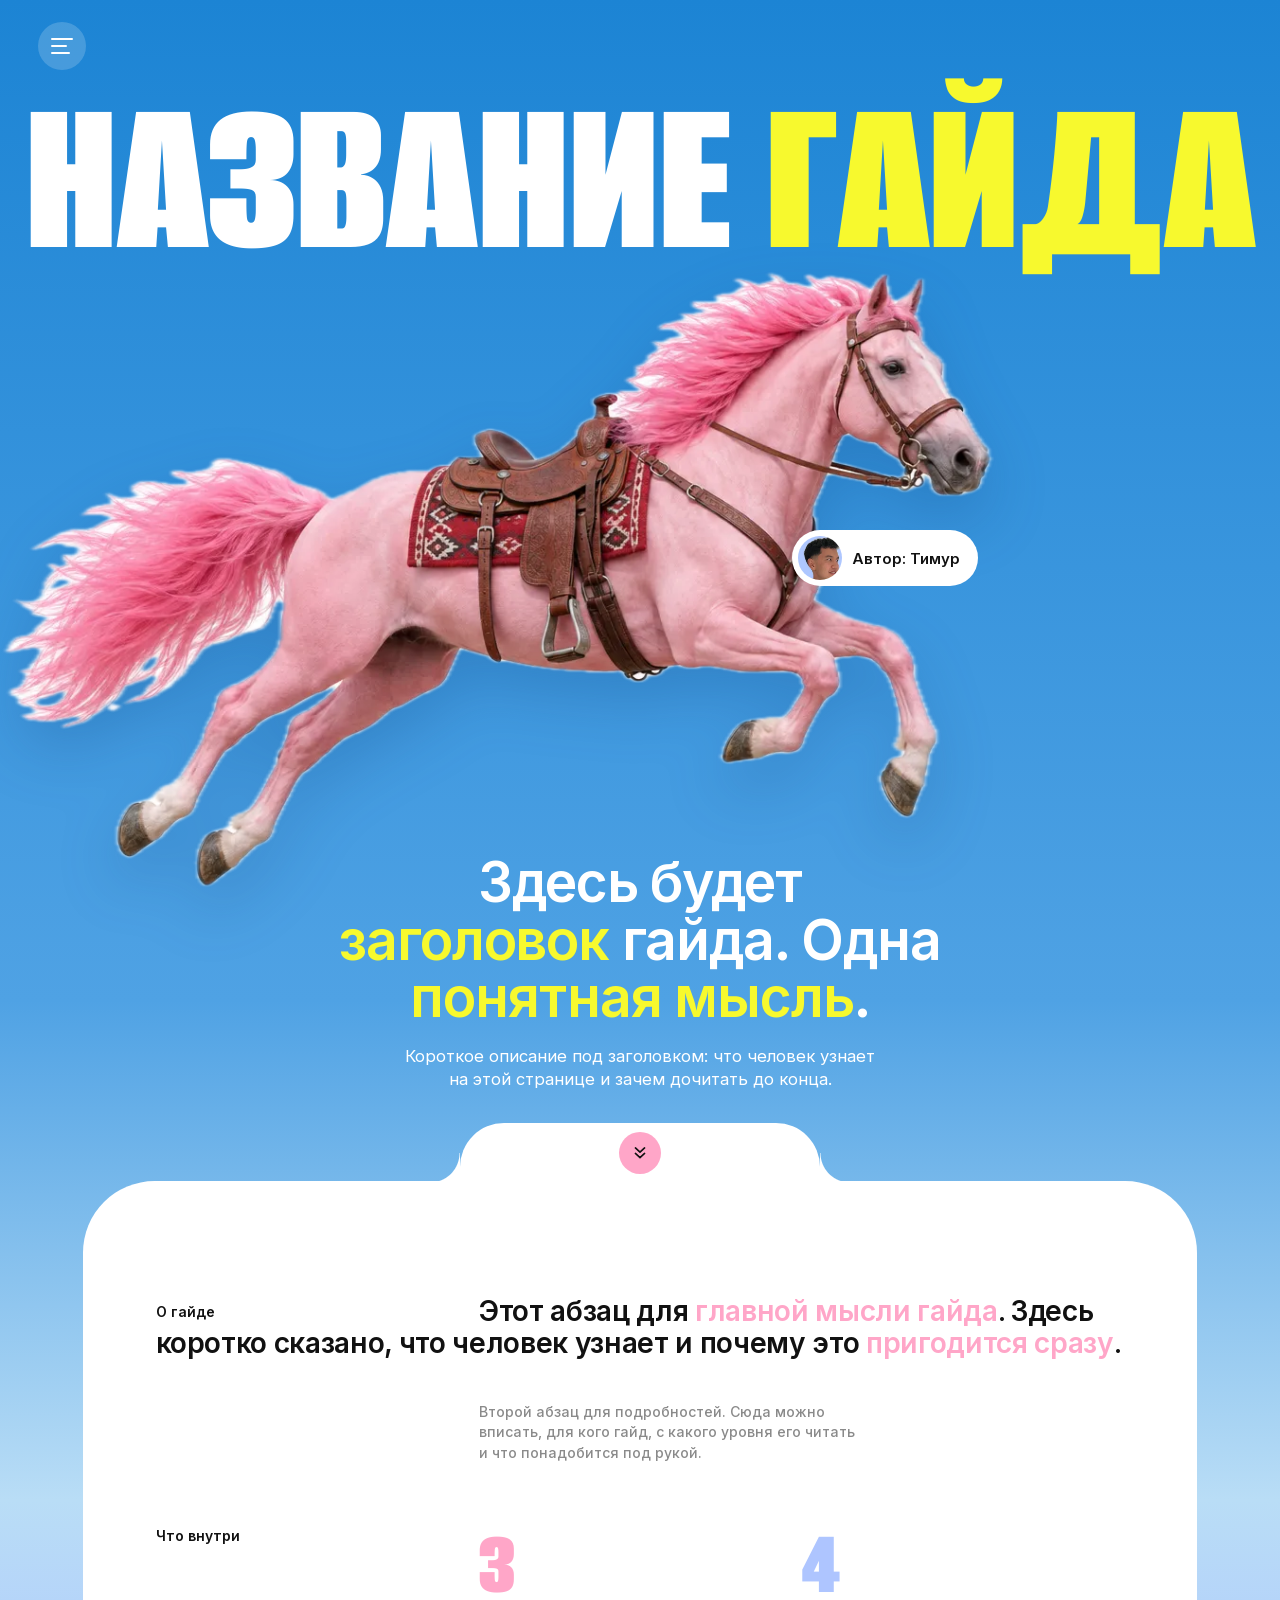
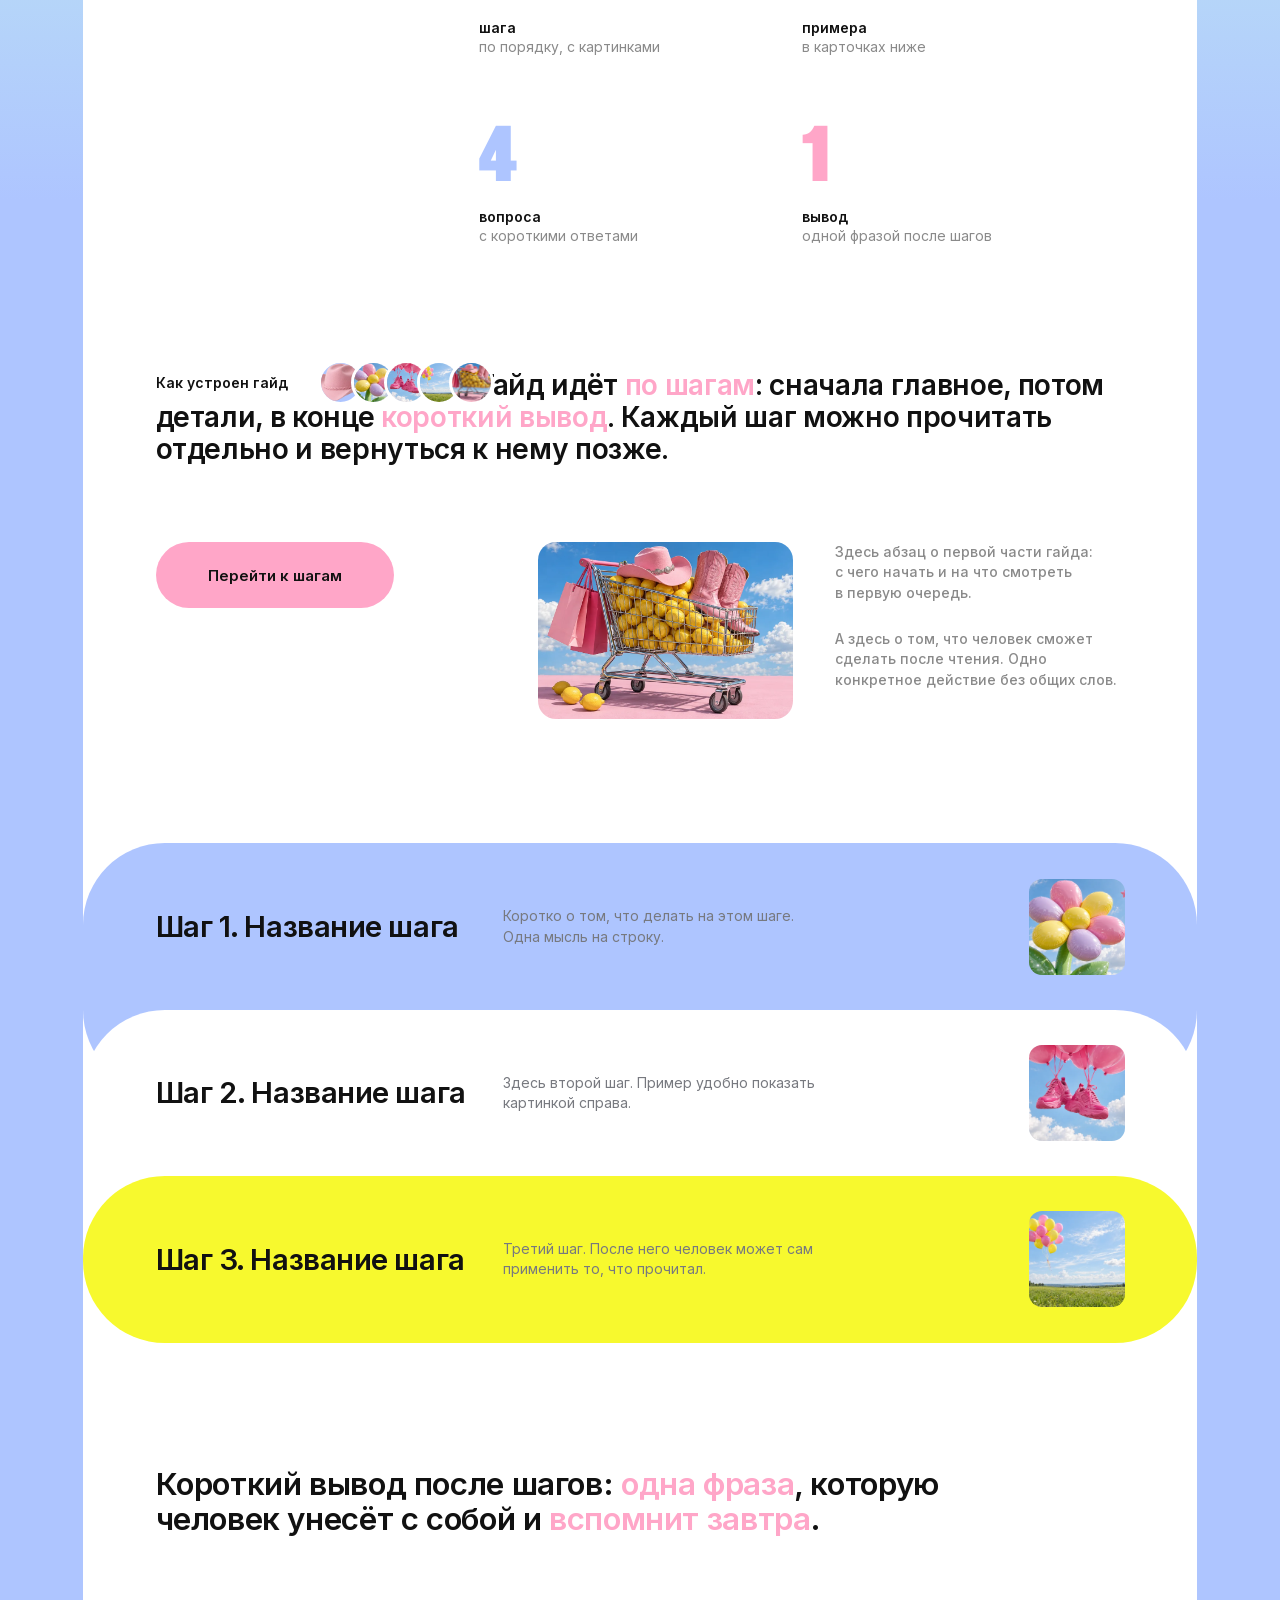
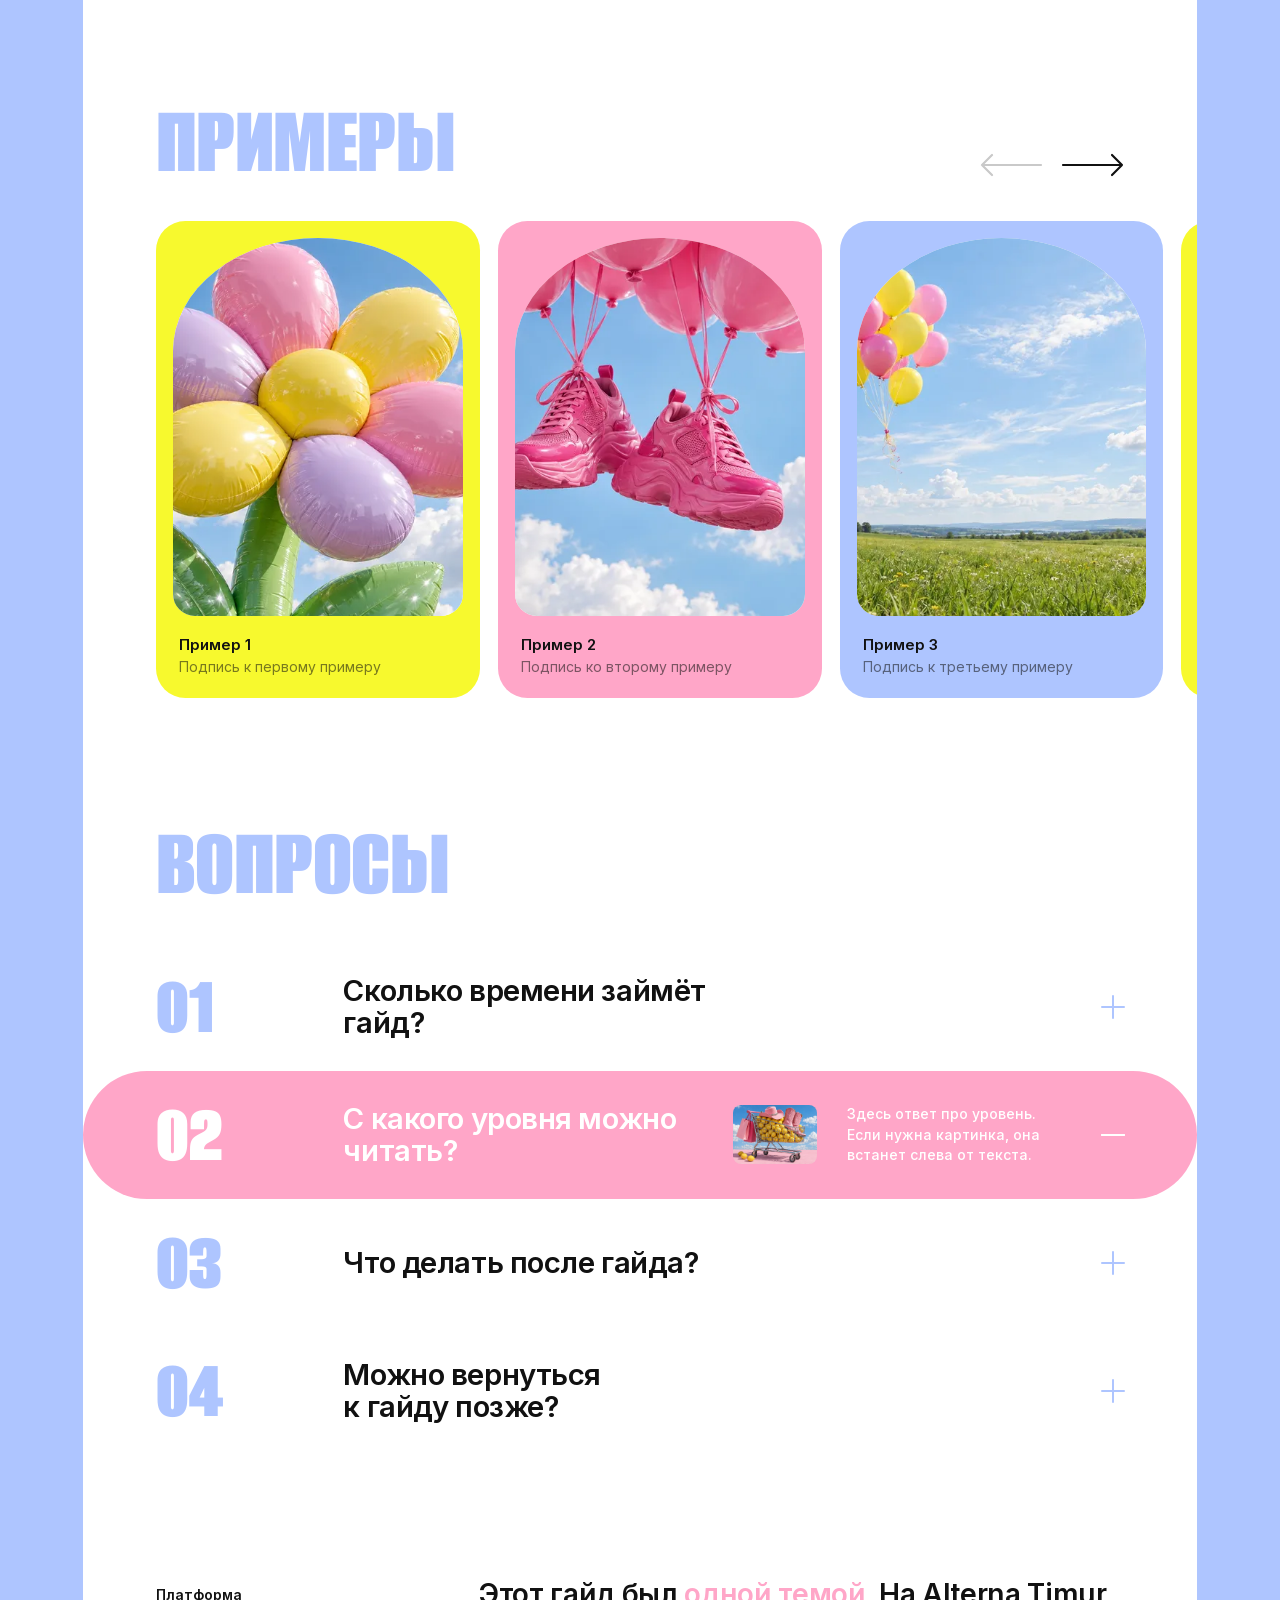
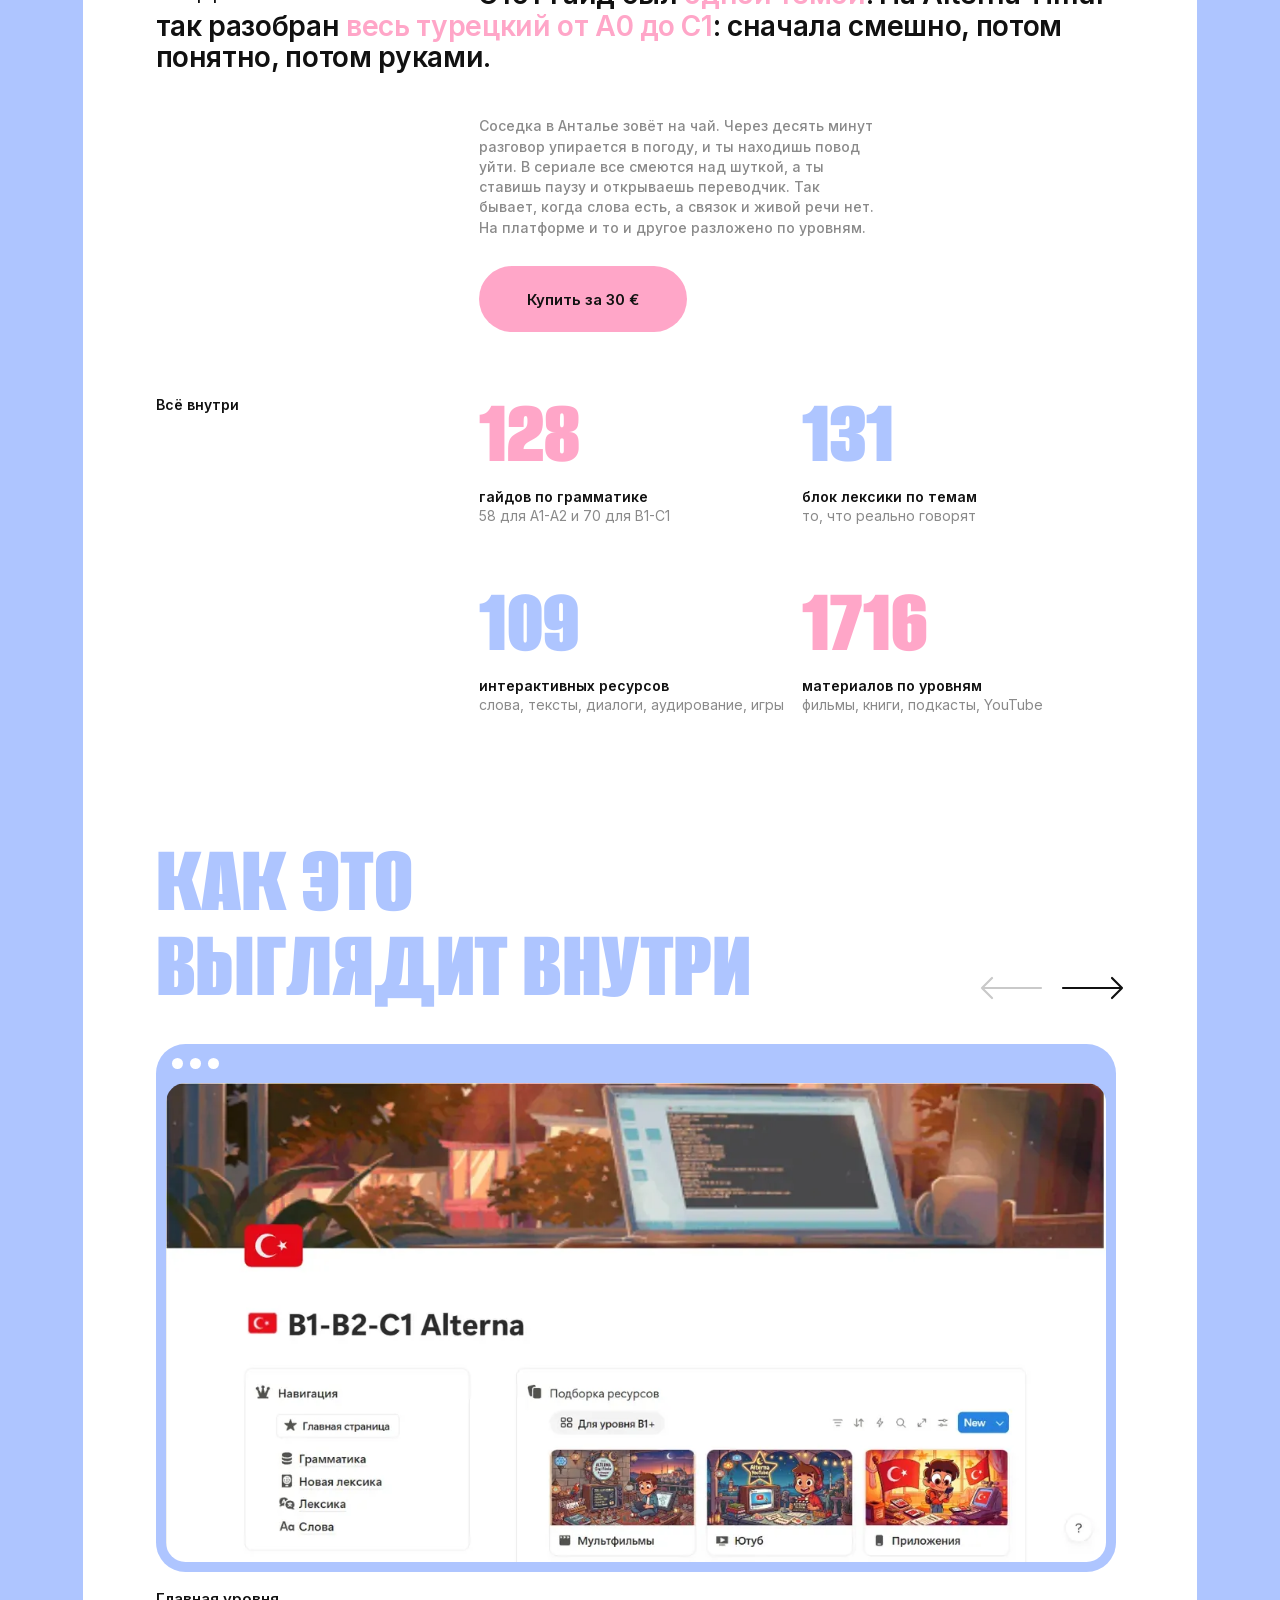
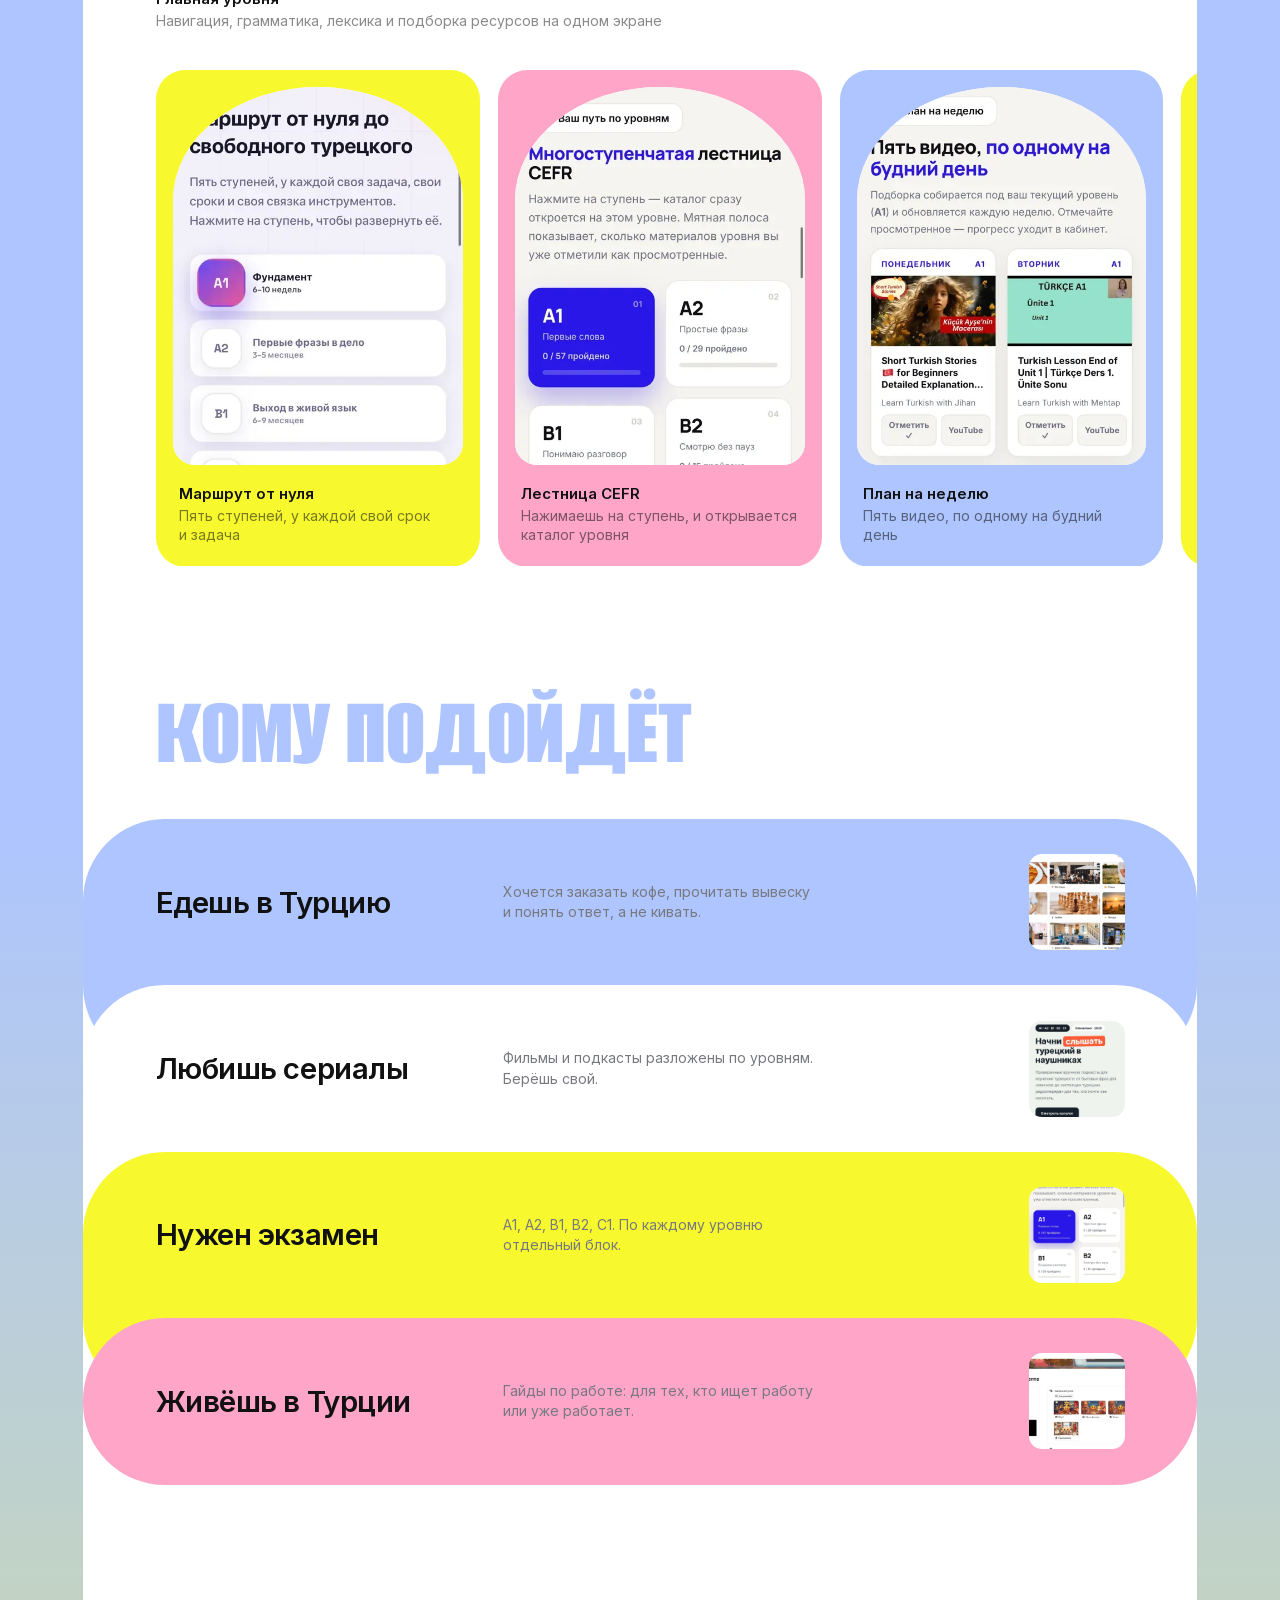
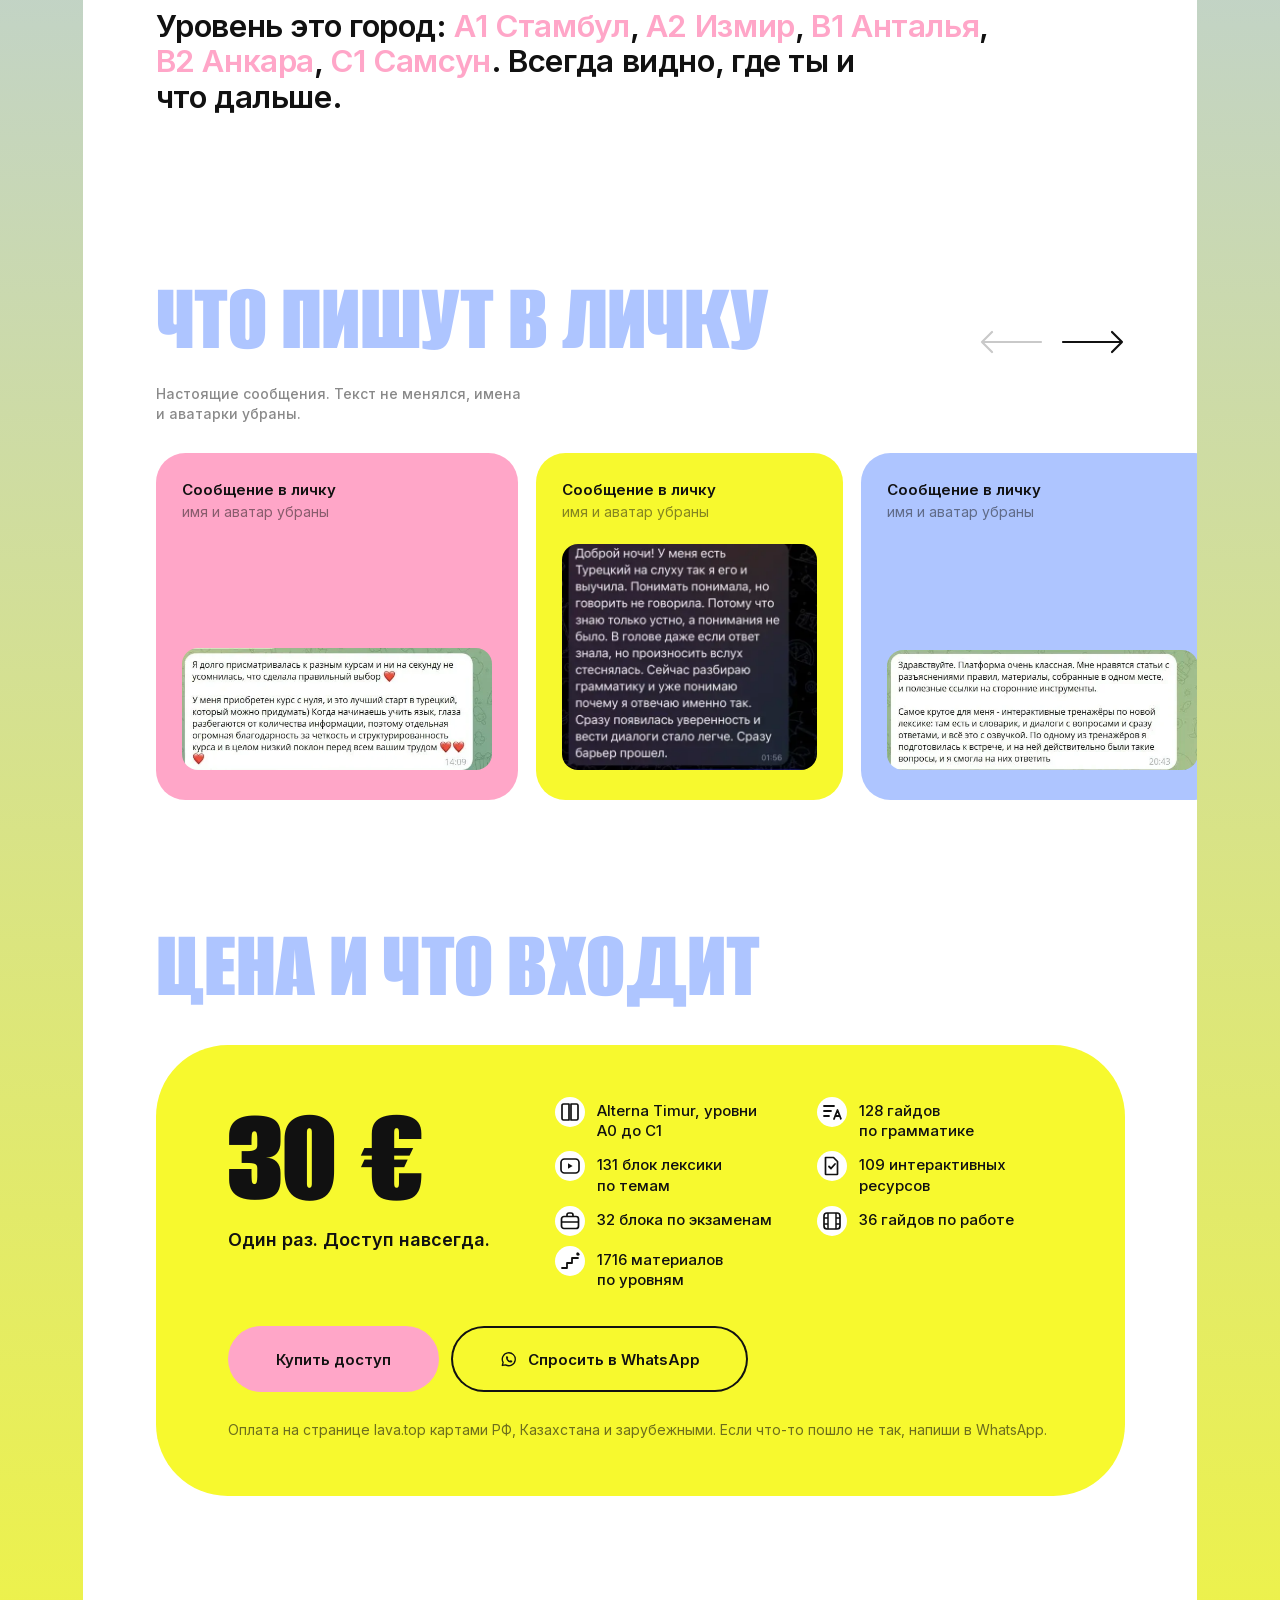
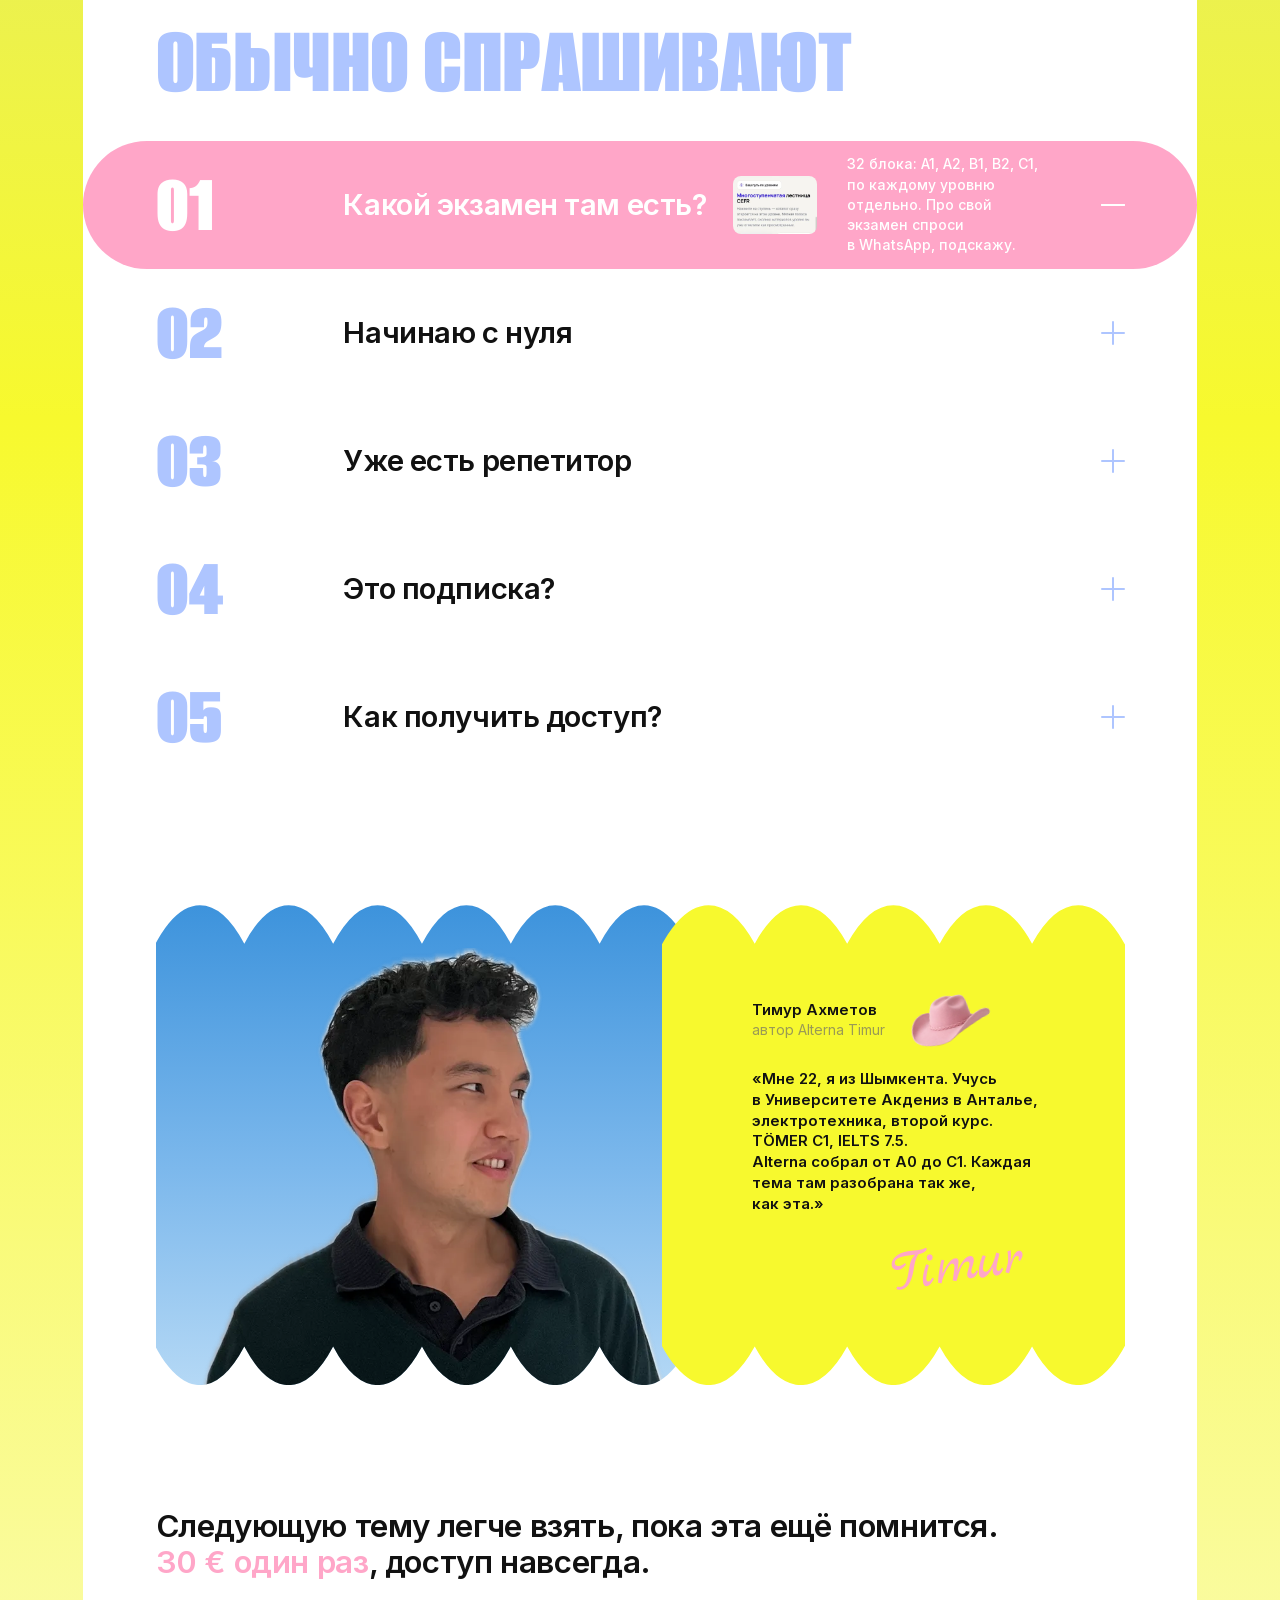
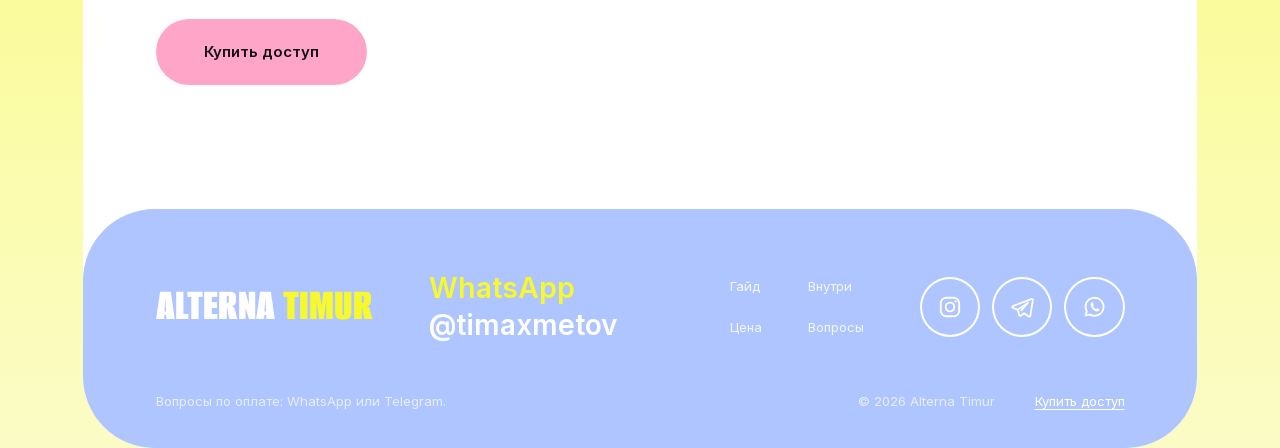
==== index.html @ b290a980 "Сайт 02: шаблон по образцу Gravity Off, реклама Alterna Timur и Dias English" ====
<!doctype html>
<html lang="ru">
<head>
<meta charset="utf-8">
<meta name="viewport" content="width=device-width, initial-scale=1">
<title>Название гайда</title>
<meta name="description" content="Короткое описание гайда для превью ссылки.">
<meta property="og:title" content="Название гайда">
<meta property="og:description" content="Короткое описание гайда для превью ссылки.">
<meta property="og:type" content="website">
<meta name="theme-color" content="#1C84D4">
<link rel="icon" href="assets/favicon.svg" type="image/svg+xml">
<link rel="preload" href="assets/fonts/alumni-sans-900-cyrillic.woff2" as="font" type="font/woff2" crossorigin>
<link rel="preload" href="assets/fonts/inter-cyrillic.woff2" as="font" type="font/woff2" crossorigin>
<link rel="stylesheet" href="assets/style.css">
<style>:root{--pink:#FFA6C8;--yellow:#F7F92E;--blue:#AEC5FF;--sky-top:#1C84D4;--sky-bottom:#B9DDF6;--ink:#111111;--grey:#8A8A8A;--white:#FFFFFF;--f-display:'Alumni Sans', 'Oswald', Impact, sans-serif;--f-body:'Inter', system-ui, -apple-system, sans-serif;--f-script:'Marck Script', cursive;--h-case:uppercase}</style>
<script src="assets/app.js" defer></script>
</head>
<body class="v-ad">
<svg width="0" height="0" style="position:absolute" aria-hidden="true" focusable="false">
<defs>
<clipPath id="wv-h6" clipPathUnits="objectBoundingBox"><ellipse cx="0.0833" cy=".5" rx="0.1533" ry=".5"/><ellipse cx="0.2500" cy=".5" rx="0.1533" ry=".5"/><ellipse cx="0.4167" cy=".5" rx="0.1533" ry=".5"/><ellipse cx="0.5833" cy=".5" rx="0.1533" ry=".5"/><ellipse cx="0.7500" cy=".5" rx="0.1533" ry=".5"/><ellipse cx="0.9167" cy=".5" rx="0.1533" ry=".5"/></clipPath>
<clipPath id="wv-h5" clipPathUnits="objectBoundingBox"><ellipse cx="0.1000" cy=".5" rx="0.1840" ry=".5"/><ellipse cx="0.3000" cy=".5" rx="0.1840" ry=".5"/><ellipse cx="0.5000" cy=".5" rx="0.1840" ry=".5"/><ellipse cx="0.7000" cy=".5" rx="0.1840" ry=".5"/><ellipse cx="0.9000" cy=".5" rx="0.1840" ry=".5"/></clipPath>
<clipPath id="wv-v4" clipPathUnits="objectBoundingBox"><ellipse cx=".5" cy="0.1250" rx=".5" ry="0.2300"/><ellipse cx=".5" cy="0.3750" rx=".5" ry="0.2300"/><ellipse cx=".5" cy="0.6250" rx=".5" ry="0.2300"/><ellipse cx=".5" cy="0.8750" rx=".5" ry="0.2300"/></clipPath>
<clipPath id="wv-v6" clipPathUnits="objectBoundingBox"><ellipse cx=".5" cy="0.0833" rx=".5" ry="0.1533"/><ellipse cx=".5" cy="0.2500" rx=".5" ry="0.1533"/><ellipse cx=".5" cy="0.4167" rx=".5" ry="0.1533"/><ellipse cx=".5" cy="0.5833" rx=".5" ry="0.1533"/><ellipse cx=".5" cy="0.7500" rx=".5" ry="0.1533"/><ellipse cx=".5" cy="0.9167" rx=".5" ry="0.1533"/></clipPath>
</defs>
<symbol id="i-chev" viewBox="0 0 24 24"><path d="M7 6.5l5 4.5 5-4.5M7 12.5l5 4.5 5-4.5" fill="none" stroke="currentColor" stroke-width="1.8" stroke-linecap="round" stroke-linejoin="round"/></symbol>
<symbol id="i-close" viewBox="0 0 24 24"><path d="M6 6l12 12M18 6L6 18" fill="none" stroke="currentColor" stroke-width="2" stroke-linecap="round"/></symbol>
<symbol id="i-arrow-l" viewBox="0 0 64 24"><path d="M62 12H3M13 2L3 12l10 10" fill="none" stroke="currentColor" stroke-width="2.2" stroke-linecap="round" stroke-linejoin="round"/></symbol>
<symbol id="i-arrow-r" viewBox="0 0 64 24"><path d="M2 12h59M51 2l10 10-10 10" fill="none" stroke="currentColor" stroke-width="2.2" stroke-linecap="round" stroke-linejoin="round"/></symbol>
<symbol id="i-instagram" viewBox="0 0 24 24"><rect x="3.5" y="3.5" width="17" height="17" rx="5" fill="none" stroke="currentColor" stroke-width="1.7"/><circle cx="12" cy="12" r="4" fill="none" stroke="currentColor" stroke-width="1.7"/><circle cx="17.2" cy="6.8" r="1.1" fill="currentColor"/></symbol>
<symbol id="i-telegram" viewBox="0 0 24 24"><path d="M21 4.5L3.6 11.2c-.8.3-.8 1.4 0 1.7l4.3 1.5 1.7 5.2c.2.7 1.1.9 1.6.4l2.5-2.4 4.4 3.2c.6.4 1.4.1 1.6-.6L22 5.6c.2-.8-.5-1.4-1-1.1z" fill="none" stroke="currentColor" stroke-width="1.6" stroke-linejoin="round"/><path d="M8 14.4l9.5-6.4-6.6 7.6" fill="none" stroke="currentColor" stroke-width="1.6" stroke-linejoin="round"/></symbol>
<symbol id="i-whatsapp" viewBox="0 0 24 24"><path d="M4.2 19.8l1.1-3.9A8.3 8.3 0 1 1 8.4 19z" fill="none" stroke="currentColor" stroke-width="1.7" stroke-linejoin="round"/><path d="M9.2 8.3c.2-.4.5-.4.8-.4h.5c.2 0 .4.1.5.4l.7 1.6c.1.2 0 .5-.1.7l-.5.6c.6 1.2 1.6 2.1 2.8 2.7l.6-.6c.2-.2.4-.2.7-.1l1.5.7c.3.1.4.4.3.7-.2 1-1.1 1.6-2.1 1.5-3-.3-5.6-2.9-5.9-5.9 0-.6.1-1.3.2-1.9z" fill="currentColor"/></symbol>
<symbol id="i-grammar" viewBox="0 0 24 24"><path d="M4 5.5A1.5 1.5 0 0 1 5.5 4H11v16H5.5A1.5 1.5 0 0 1 4 18.5zM20 5.5A1.5 1.5 0 0 0 18.5 4H13v16h5.5a1.5 1.5 0 0 0 1.5-1.5z" fill="none" stroke="currentColor" stroke-width="1.7" stroke-linejoin="round"/></symbol>
<symbol id="i-words" viewBox="0 0 24 24"><path d="M4 6h10M4 11h7M4 16h5" fill="none" stroke="currentColor" stroke-width="1.8" stroke-linecap="round"/><path d="M14 19l3.5-9 3.5 9M15.2 16h4.6" fill="none" stroke="currentColor" stroke-width="1.8" stroke-linecap="round" stroke-linejoin="round"/></symbol>
<symbol id="i-play" viewBox="0 0 24 24"><rect x="3" y="5" width="18" height="14" rx="3.5" fill="none" stroke="currentColor" stroke-width="1.7"/><path d="M10 9.2v5.6l4.6-2.8z" fill="currentColor"/></symbol>
<symbol id="i-exam" viewBox="0 0 24 24"><path d="M7 3.5h8l4 4V20a.5.5 0 0 1-.5.5h-11A.5.5 0 0 1 7 20z" fill="none" stroke="currentColor" stroke-width="1.7" stroke-linejoin="round" transform="translate(-1.5 0)"/><path d="M9 12.5l2 2 4-4.5" fill="none" stroke="currentColor" stroke-width="1.8" stroke-linecap="round" stroke-linejoin="round"/></symbol>
<symbol id="i-work" viewBox="0 0 24 24"><rect x="3.5" y="7.5" width="17" height="12" rx="2.5" fill="none" stroke="currentColor" stroke-width="1.7"/><path d="M9 7.5V6a2 2 0 0 1 2-2h2a2 2 0 0 1 2 2v1.5M3.5 13h17" fill="none" stroke="currentColor" stroke-width="1.7"/></symbol>
<symbol id="i-film" viewBox="0 0 24 24"><rect x="4" y="4" width="16" height="16" rx="3" fill="none" stroke="currentColor" stroke-width="1.7"/><path d="M8 4v16M16 4v16M4 9h4M4 15h4M16 9h4M16 15h4" fill="none" stroke="currentColor" stroke-width="1.5"/></symbol>
<symbol id="i-steps" viewBox="0 0 24 24"><path d="M4 19h5v-5h5V9h6" fill="none" stroke="currentColor" stroke-width="1.8" stroke-linecap="round" stroke-linejoin="round"/><circle cx="20" cy="5" r="1.8" fill="currentColor"/></symbol>
</svg>
<a class="skip" href="#about">К содержанию</a>
<button class="burger" type="button" aria-label="Меню" aria-expanded="false" aria-controls="menu"><i></i><i></i><i></i></button>
<div class="menu" id="menu" hidden>
  <button class="menu-x" type="button" aria-label="Закрыть меню"><svg class="ic" aria-hidden="true"><use href="#i-close"/></svg></button>
  <nav aria-label="Меню"><a class="menu-a" href="#about">Гайд</a><a class="menu-a" href="#inside">Внутри</a><a class="menu-a" href="#price">Цена</a><a class="menu-a" href="#ask">Вопросы</a><a class="btn" href="https://app.lava.top/products/2cdbb9f8-e65b-443e-8d2c-4fea4c121e41" target="_blank" rel="noopener">Купить доступ</a></nav>
</div>
<main>
<section class="hero" id="top" data-block="hero">
  <div class="hero-logo" style="--len:14" aria-hidden="true"><span>Название</span> <span class="y">гайда</span></div>
  <div class="hero-stage">
    <img class="hero-horse" src="media/hero-horse.webp" width="1054" height="659" alt="Розовая лошадь в прыжке с седлом без всадника" fetchpriority="high" decoding="async">
    <div class="hero-chip"><img class="" src="media/timur-avatar.webp" width="160" height="160" alt="" fetchpriority="high" decoding="async"><span>Автор: Тимур</span></div>
  </div>
  <h1 class="hero-title rv">Здесь будет <em class="hl">заголовок</em> гайда. Одна <em class="hl">понятная мысль</em>.</h1>
  <p class="hero-sub rv">Короткое описание под заголовком: что человек узнает на этой странице и зачем дочитать до конца.</p>
</section>
<div class="sheet">
  <a class="sheet-tab" href="#about" aria-label="Листать вниз"><svg class="ic" aria-hidden="true"><use href="#i-chev"/></svg></a>
<section class="sec about" id="about" data-block="about">
  <div class="lead-wrap rv"><p class="label">О гайде</p><p class="lead indent">Этот абзац для <em class="hl">главной мысли гайда</em>. Здесь коротко сказано, что человек узнает и почему это <em class="hl">пригодится сразу</em>.</p></div>
  <div class="col2">
    <p class="note rv">Второй абзац для подробностей. Сюда можно вписать, для кого гайд, с какого уровня его читать и что понадобится под рукой.</p>
    
  </div>
  <div class="stats-wrap"><p class="label rv">Что внутри</p><div class="stats"><div class="stat rv"><span class="stat-v t-pink">3</span><b>шага</b><span class="stat-s">по порядку, с картинками</span></div><div class="stat rv"><span class="stat-v t-blue">4</span><b>примера</b><span class="stat-s">в карточках ниже</span></div><div class="stat rv"><span class="stat-v t-blue">4</span><b>вопроса</b><span class="stat-s">с короткими ответами</span></div><div class="stat rv"><span class="stat-v t-pink">1</span><b>вывод</b><span class="stat-s">одной фразой после шагов</span></div></div></div>
</section>
<section class="sec program" id="how" data-block="program">
  <div class="lead-wrap rv"><div class="label-row"><p class="label">Как устроен гайд</p><div class="avs" aria-hidden="true"><img class="av" src="media/pic-hat.webp" width="360" height="212" alt="" loading="lazy" decoding="async"><img class="av" src="media/pic-flower.webp" width="520" height="520" alt="" loading="lazy" decoding="async"><img class="av" src="media/pic-sneakers.webp" width="520" height="520" alt="" loading="lazy" decoding="async"><img class="av" src="media/pic-balloons.webp" width="520" height="520" alt="" loading="lazy" decoding="async"><img class="av" src="media/pic-cart.webp" width="900" height="625" alt="" loading="lazy" decoding="async"></div></div><p class="lead indent">Гайд идёт <em class="hl">по шагам</em>: сначала главное, потом детали, в конце <em class="hl">короткий вывод</em>. Каждый шаг можно прочитать отдельно и вернуться к нему позже.</p></div>
  <div class="prog-row">
    <div class="prog-btn rv"><a class="btn" href="#steps">Перейти к шагам</a></div>
    <figure class="prog-pic rv"><img class="" src="media/pic-cart.webp" width="900" height="625" alt="Тележка с лимонами, розовой шляпой и сапогами на фоне неба" loading="lazy" decoding="async"></figure>
    <div class="prog-txt rv"><p class="note">Здесь абзац о первой части гайда: с чего начать и на что смотреть в первую очередь.</p><p class="note">А здесь о том, что человек сможет сделать после чтения. Одно конкретное действие без общих слов.</p></div>
  </div>
</section>
<section class="sec rows-sec" id="steps" data-block="rows">
  
  <div class="rows"><div class="row c-blue rv"><h3>Шаг 1. Название шага</h3><p>Коротко о том, что делать на этом шаге. Одна мысль на строку.</p><img class="row-pic" src="media/pic-flower.webp" width="520" height="520" alt="Надувной цветок и розовые звёзды в небе" loading="lazy" decoding="async"></div><div class="row c-white rv"><h3>Шаг 2. Название шага</h3><p>Здесь второй шаг. Пример удобно показать картинкой справа.</p><img class="row-pic" src="media/pic-sneakers.webp" width="520" height="520" alt="Розовые кроссовки на воздушных шарах" loading="lazy" decoding="async"></div><div class="row c-yellow rv"><h3>Шаг 3. Название шага</h3><p>Третий шаг. После него человек может сам применить то, что прочитал.</p><img class="row-pic" src="media/pic-balloons.webp" width="520" height="520" alt="Розовые и жёлтые шары над зелёным полем" loading="lazy" decoding="async"></div></div>
</section>
<section class="sec statement" data-block="statement">
  <p class="lead big rv">Короткий вывод после шагов: <em class="hl">одна фраза</em>, которую человек унесёт с собой и <em class="hl">вспомнит завтра</em>.</p>
  
</section>
<section class="sec cards-sec" id="examples" data-block="cards">
  <div class="sec-head rv"><h2 class="display">Примеры</h2><div class="arrows"><button type="button" class="arr prev" aria-label="Назад" disabled><svg class="ic-arr" aria-hidden="true"><use href="#i-arrow-l"/></svg></button><button type="button" class="arr next" aria-label="Дальше"><svg class="ic-arr" aria-hidden="true"><use href="#i-arrow-r"/></svg></button></div></div>
  
  <div class="car rv" data-car><div class="car-track"><article class="card c-yellow"><div class="card-ph"><img class="" src="media/pic-flower.webp" width="520" height="520" alt="Надувной цветок в небе" loading="lazy" decoding="async"></div><div class="card-cap"><b>Пример 1</b><span>Подпись к первому примеру</span></div></article><article class="card c-pink"><div class="card-ph"><img class="" src="media/pic-sneakers.webp" width="520" height="520" alt="Кроссовки на шарах" loading="lazy" decoding="async"></div><div class="card-cap"><b>Пример 2</b><span>Подпись ко второму примеру</span></div></article><article class="card c-blue"><div class="card-ph"><img class="" src="media/pic-balloons.webp" width="520" height="520" alt="Шары над полем" loading="lazy" decoding="async"></div><div class="card-cap"><b>Пример 3</b><span>Подпись к третьему примеру</span></div></article><article class="card c-yellow"><div class="card-ph"><img class="" src="media/pic-cart.webp" width="900" height="625" alt="Тележка с лимонами" loading="lazy" decoding="async"></div><div class="card-cap"><b>Пример 4</b><span>Подпись к четвёртому примеру</span></div></article></div></div>
</section>
<section class="sec faq-sec" id="faq" data-block="faq">
  <h2 class="display rv">Вопросы</h2>
  <div class="faq rv" data-faq><div class="qa">
    <button class="qa-btn" type="button" aria-expanded="false" aria-controls="faq-a1"><span class="qa-n">01</span><span class="qa-q">Сколько времени займёт гайд?</span><span class="qa-ic" aria-hidden="true"><i></i><i></i></span></button>
    <div class="qa-a" id="faq-a1" role="region"><div class="qa-in"><p>Здесь короткий ответ. Одна или две строки по делу.</p></div></div>
  </div><div class="qa open">
    <button class="qa-btn" type="button" aria-expanded="true" aria-controls="faq-a2"><span class="qa-n">02</span><span class="qa-q">С какого уровня можно читать?</span><span class="qa-ic" aria-hidden="true"><i></i><i></i></span></button>
    <div class="qa-a" id="faq-a2" role="region"><div class="qa-in"><img class="qa-pic" src="media/pic-cart.webp" width="900" height="625" alt="" loading="lazy" decoding="async"><p>Здесь ответ про уровень. Если нужна картинка, она встанет слева от текста.</p></div></div>
  </div><div class="qa">
    <button class="qa-btn" type="button" aria-expanded="false" aria-controls="faq-a3"><span class="qa-n">03</span><span class="qa-q">Что делать после гайда?</span><span class="qa-ic" aria-hidden="true"><i></i><i></i></span></button>
    <div class="qa-a" id="faq-a3" role="region"><div class="qa-in"><p>Здесь ответ про следующий шаг: что повторить и куда двигаться дальше.</p></div></div>
  </div><div class="qa">
    <button class="qa-btn" type="button" aria-expanded="false" aria-controls="faq-a4"><span class="qa-n">04</span><span class="qa-q">Можно вернуться к гайду позже?</span><span class="qa-ic" aria-hidden="true"><i></i><i></i></span></button>
    <div class="qa-a" id="faq-a4" role="region"><div class="qa-in"><p>Да. Ссылка остаётся, страницу можно сохранить в закладки.</p></div></div>
  </div></div>
</section>
<div class="ad" data-ad="timur">
<section class="sec about" id="platform" data-block="about">
  <div class="lead-wrap rv"><p class="label">Платформа</p><p class="lead indent">Этот гайд был <em class="hl">одной темой</em>. На Alterna Timur так разобран <em class="hl">весь турецкий от A0 до C1</em>: сначала смешно, потом понятно, потом руками.</p></div>
  <div class="col2">
    <p class="note rv">Соседка в Анталье зовёт на чай. Через десять минут разговор упирается в погоду, и ты находишь повод уйти. В сериале все смеются над шуткой, а ты ставишь паузу и открываешь переводчик. Так бывает, когда слова есть, а связок и живой речи нет. На платформе и то и другое разложено по уровням.</p>
    <div class="btns rv"><a class="btn" href="https://app.lava.top/products/2cdbb9f8-e65b-443e-8d2c-4fea4c121e41" target="_blank" rel="noopener">Купить за 30 €</a></div>
  </div>
  <div class="stats-wrap"><p class="label rv">Всё внутри</p><div class="stats"><div class="stat rv"><span class="stat-v t-pink">128</span><b>гайдов по грамматике</b><span class="stat-s">58 для A1-A2 и 70 для B1-C1</span></div><div class="stat rv"><span class="stat-v t-blue">131</span><b>блок лексики по темам</b><span class="stat-s">то, что реально говорят</span></div><div class="stat rv"><span class="stat-v t-blue">109</span><b>интерактивных ресурсов</b><span class="stat-s">слова, тексты, диалоги, аудирование, игры</span></div><div class="stat rv"><span class="stat-v t-pink">1716</span><b>материалов по уровням</b><span class="stat-s">фильмы, книги, подкасты, YouTube</span></div></div></div>
</section>
<section class="sec cards-sec" id="inside" data-block="cards">
  <div class="sec-head rv"><h2 class="display">Как это выглядит внутри</h2><div class="arrows"><button type="button" class="arr prev" aria-label="Назад" disabled><svg class="ic-arr" aria-hidden="true"><use href="#i-arrow-l"/></svg></button><button type="button" class="arr next" aria-label="Дальше"><svg class="ic-arr" aria-hidden="true"><use href="#i-arrow-r"/></svg></button></div></div>
  <figure class="big rv"><div class="brw"><div class="brw-bar"><i></i><i></i><i></i></div><img class="" src="media/tm-notion-b1.webp" width="1200" height="611" alt="Главная страница уровня B1-B2-C1 в Notion" loading="lazy" decoding="async"></div><figcaption><b>Главная уровня</b><span>Навигация, грамматика, лексика и подборка ресурсов на одном экране</span></figcaption></figure>
  <div class="car rv" data-car><div class="car-track"><article class="card c-yellow"><div class="card-ph"><img class="" src="media/tm-ph-1961.webp" width="520" height="990" alt="Маршрут от нуля до свободного турецкого на телефоне" loading="lazy" decoding="async"></div><div class="card-cap"><b>Маршрут от нуля</b><span>Пять ступеней, у каждой свой срок и задача</span></div></article><article class="card c-pink"><div class="card-ph"><img class="" src="media/tm-ph-1917.webp" width="520" height="990" alt="Лестница уровней CEFR на телефоне" loading="lazy" decoding="async"></div><div class="card-cap"><b>Лестница CEFR</b><span>Нажимаешь на ступень, и открывается каталог уровня</span></div></article><article class="card c-blue"><div class="card-ph"><img class="" src="media/tm-ph-1924.webp" width="520" height="990" alt="План на неделю: пять видео на будние дни" loading="lazy" decoding="async"></div><div class="card-cap"><b>План на неделю</b><span>Пять видео, по одному на будний день</span></div></article><article class="card c-yellow"><div class="card-ph"><img class="" src="media/tm-ph-1928.webp" width="520" height="990" alt="Личный кабинет с целью на сегодня" loading="lazy" decoding="async"></div><div class="card-cap"><b>Личный кабинет</b><span>Цель на сегодня в минутах</span></div></article><article class="card c-pink"><div class="card-ph"><img class="" src="media/tm-ph-1951.webp" width="520" height="872" alt="Каталог подкастов на телефоне" loading="lazy" decoding="async"></div><div class="card-cap"><b>Подкасты</b><span>От бытовых фраз до радиопередач</span></div></article><article class="card c-blue"><div class="card-ph"><img class="" src="media/tm-ph-1946.webp" width="520" height="872" alt="Книжная полка с книгами по уровням" loading="lazy" decoding="async"></div><div class="card-cap"><b>Книги</b><span>Каталог разложен по уровням</span></div></article><article class="card c-yellow"><div class="card-ph"><img class="" src="media/tm-ph-1956.webp" width="520" height="990" alt="Каталог приложений для турецкого" loading="lazy" decoding="async"></div><div class="card-cap"><b>Приложения</b><span>Сервисы под конкретный уровень</span></div></article><article class="card c-pink"><div class="card-ph"><img class="" src="media/tm-ph-1926.webp" width="520" height="990" alt="Каталог в цифрах и графиках" loading="lazy" decoding="async"></div><div class="card-cap"><b>Каталог в цифрах</b><span>Жанры и объём материалов по уровням</span></div></article></div></div>
</section>
<section class="sec rows-sec" id="who" data-block="rows">
  <h2 class="display rv">Кому подойдёт</h2>
  <div class="rows"><div class="row c-blue rv"><h3>Едешь в Турцию</h3><p>Хочется заказать кофе, прочитать вывеску и понять ответ, а не кивать.</p><img class="row-pic" src="media/tm-n-topics.webp" width="1100" height="571" alt="Лексика по темам с фотографиями" loading="lazy" decoding="async"></div><div class="row c-white rv"><h3>Любишь сериалы</h3><p>Фильмы и подкасты разложены по уровням. Берёшь свой.</p><img class="row-pic" src="media/tm-ph-1951.webp" width="520" height="872" alt="Каталог подкастов" loading="lazy" decoding="async"></div><div class="row c-yellow rv"><h3>Нужен экзамен</h3><p>A1, A2, B1, B2, C1. По каждому уровню отдельный блок.</p><img class="row-pic" src="media/tm-ph-1917.webp" width="520" height="990" alt="Уровни от A1 до C1" loading="lazy" decoding="async"></div><div class="row c-pink rv"><h3>Живёшь в Турции</h3><p>Гайды по работе: для тех, кто ищет работу или уже работает.</p><img class="row-pic" src="media/tm-n-home-a0.webp" width="1100" height="522" alt="Главная страница уровня A0-A2" loading="lazy" decoding="async"></div></div>
</section>
<section class="sec statement" data-block="statement">
  <p class="lead big rv">Уровень это город: <em class="hl">A1 Стамбул</em>, <em class="hl">A2 Измир</em>, <em class="hl">B1 Анталья</em>, <em class="hl">B2 Анкара</em>, <em class="hl">C1 Самсун</em>. Всегда видно, где ты и что дальше.</p>
  
</section>
<section class="sec reviews-sec" id="reviews" data-block="reviews">
  <div class="sec-head rv"><h2 class="display">Что пишут в личку</h2><div class="arrows"><button type="button" class="arr prev" aria-label="Назад" disabled><svg class="ic-arr" aria-hidden="true"><use href="#i-arrow-l"/></svg></button><button type="button" class="arr next" aria-label="Дальше"><svg class="ic-arr" aria-hidden="true"><use href="#i-arrow-r"/></svg></button></div></div>
  <p class="note sec-note rv">Настоящие сообщения. Текст не менялся, имена и аватарки убраны.</p>
  <div class="car rv" data-car><div class="car-track"><article class="rcard c-pink wide"><div class="rcard-top"><b>Сообщение в личку</b><span>имя и аватар убраны</span></div><div class="rcard-shot"><img class="" src="media/tm-rv9.webp" width="577" height="228" alt="Сообщение: лучший старт в турецкий с нуля, спасибо за чёткость и структуру" loading="lazy" decoding="async"></div></article><article class="rcard c-yellow"><div class="rcard-top"><b>Сообщение в личку</b><span>имя и аватар убраны</span></div><div class="rcard-shot"><img class="" src="media/tm-rv1-c.webp" width="520" height="460" alt="Сообщение: понимала на слух, но стеснялась говорить, с разбором грамматики появилась уверенность" loading="lazy" decoding="async"></div></article><article class="rcard c-blue wide"><div class="rcard-top"><b>Сообщение в личку</b><span>имя и аватар убраны</span></div><div class="rcard-shot"><img class="" src="media/tm-rv5.webp" width="584" height="226" alt="Сообщение: самое крутое это интерактивные тренажёры по лексике, по одному из них подготовилась к встрече" loading="lazy" decoding="async"></div></article><article class="rcard c-pink"><div class="rcard-top"><b>Сообщение в личку</b><span>имя и аватар убраны</span></div><div class="rcard-shot"><img class="" src="media/tm-rv8.webp" width="615" height="452" alt="Сообщение: здесь вижу и скорость, и результат, и удовольствие от процесса" loading="lazy" decoding="async"></div></article><article class="rcard c-yellow wide"><div class="rcard-top"><b>Сообщение в личку</b><span>имя и аватар убраны</span></div><div class="rcard-shot"><img class="" src="media/tm-rv10.webp" width="978" height="279" alt="Сообщение: несколько раз начинала учить турецкий, теперь каждый день изучаю что-то новое" loading="lazy" decoding="async"></div></article><article class="rcard c-blue wide"><div class="rcard-top"><b>Сообщение в личку</b><span>имя и аватар убраны</span></div><div class="rcard-shot"><img class="" src="media/tm-rv4.webp" width="613" height="178" alt="Сообщение: много хорошего материала, удачно подобран по уровням, рекомендую" loading="lazy" decoding="async"></div></article></div></div>
</section>
<section class="sec price-sec" id="price" data-block="price">
  <h2 class="display rv">Цена и что входит</h2>
  <div class="price-card rv">
    <div class="price-l"><div class="pv">30 €</div><p class="ps">Один раз. Доступ навсегда.</p></div>
    <ul class="price-list"><li><svg class="ic" aria-hidden="true"><use href="#i-grammar"/></svg><span>Alterna Timur, уровни A0 до C1</span></li><li><svg class="ic" aria-hidden="true"><use href="#i-words"/></svg><span>128 гайдов по грамматике</span></li><li><svg class="ic" aria-hidden="true"><use href="#i-play"/></svg><span>131 блок лексики по темам</span></li><li><svg class="ic" aria-hidden="true"><use href="#i-exam"/></svg><span>109 интерактивных ресурсов</span></li><li><svg class="ic" aria-hidden="true"><use href="#i-work"/></svg><span>32 блока по экзаменам</span></li><li><svg class="ic" aria-hidden="true"><use href="#i-film"/></svg><span>36 гайдов по работе</span></li><li><svg class="ic" aria-hidden="true"><use href="#i-steps"/></svg><span>1716 материалов по уровням</span></li></ul>
    <div class="btns price-btns"><a class="btn" href="https://app.lava.top/products/2cdbb9f8-e65b-443e-8d2c-4fea4c121e41" target="_blank" rel="noopener"><span>Купить доступ</span></a><a class="btn line" href="https://wa.me/message/RCHLEOGGLZ5OC1" target="_blank" rel="noopener"><svg class="ic" aria-hidden="true"><use href="#i-whatsapp"/></svg><span>Спросить в WhatsApp</span></a></div>
    <p class="price-note">Оплата на странице lava.top картами РФ, Казахстана и зарубежными. Если что-то пошло не так, напиши в WhatsApp.</p>
  </div>
</section>
<section class="sec faq-sec" id="ask" data-block="faq">
  <h2 class="display rv">Обычно спрашивают</h2>
  <div class="faq rv" data-faq><div class="qa open">
    <button class="qa-btn" type="button" aria-expanded="true" aria-controls="ask-a1"><span class="qa-n">01</span><span class="qa-q">Какой экзамен там есть?</span><span class="qa-ic" aria-hidden="true"><i></i><i></i></span></button>
    <div class="qa-a" id="ask-a1" role="region"><div class="qa-in"><img class="qa-pic" src="media/tm-ph-1917.webp" width="520" height="990" alt="" loading="lazy" decoding="async"><p>32 блока: A1, A2, B1, B2, C1, по каждому уровню отдельно. Про свой экзамен спроси в WhatsApp, подскажу.</p></div></div>
  </div><div class="qa">
    <button class="qa-btn" type="button" aria-expanded="false" aria-controls="ask-a2"><span class="qa-n">02</span><span class="qa-q">Начинаю с нуля</span><span class="qa-ic" aria-hidden="true"><i></i><i></i></span></button>
    <div class="qa-a" id="ask-a2" role="region"><div class="qa-in"><p>Платформа начинается с A0. Открываешь и идёшь по порядку.</p></div></div>
  </div><div class="qa">
    <button class="qa-btn" type="button" aria-expanded="false" aria-controls="ask-a3"><span class="qa-n">03</span><span class="qa-q">Уже есть репетитор</span><span class="qa-ic" aria-hidden="true"><i></i><i></i></span></button>
    <div class="qa-a" id="ask-a3" role="region"><div class="qa-in"><p>Платформа закрывает дни между уроками. Читаешь гайд, приходишь на урок и отрабатываешь в речи.</p></div></div>
  </div><div class="qa">
    <button class="qa-btn" type="button" aria-expanded="false" aria-controls="ask-a4"><span class="qa-n">04</span><span class="qa-q">Это подписка?</span><span class="qa-ic" aria-hidden="true"><i></i><i></i></span></button>
    <div class="qa-a" id="ask-a4" role="region"><div class="qa-in"><p>Нет. 30 € один раз, доступ навсегда.</p></div></div>
  </div><div class="qa">
    <button class="qa-btn" type="button" aria-expanded="false" aria-controls="ask-a5"><span class="qa-n">05</span><span class="qa-q">Как получить доступ?</span><span class="qa-ic" aria-hidden="true"><i></i><i></i></span></button>
    <div class="qa-a" id="ask-a5" role="region"><div class="qa-in"><p>Оплачиваешь на странице lava.top. Если что-то пошло не так, напиши мне в WhatsApp.</p></div></div>
  </div></div>
</section>
<section class="sec author-sec" data-block="author">
  <div class="wave rv">
    <div class="wave-photo"><img class="" src="media/timur-author.webp" width="820" height="1134" alt="Тимур Ахметов" loading="lazy" decoding="async"></div>
    <div class="wave-text">
      <div class="wave-in">
        <div class="wave-head"><div><b>Тимур Ахметов</b><span>автор Alterna Timur</span></div><img class="wave-hat" src="media/pic-hat.webp" width="360" height="212" alt="" loading="lazy" decoding="async"></div>
        <p class="wave-q">«Мне 22, я из Шымкента. Учусь в Университете Акдениз в Анталье, электротехника, второй курс. TÖMER C1, IELTS 7.5.<br>Alterna собрал от A0 до C1. Каждая тема там разобрана так же, как эта.»</p>
        <p class="sig" aria-hidden="true">Timur</p>
      </div>
    </div>
  </div>
</section>
<section class="sec statement" data-block="statement">
  <p class="lead big rv">Следующую тему легче взять, пока эта ещё помнится. <em class="hl">30 € один раз</em>, доступ навсегда.</p>
  <div class="btns rv"><a class="btn" href="https://app.lava.top/products/2cdbb9f8-e65b-443e-8d2c-4fea4c121e41" target="_blank" rel="noopener">Купить доступ</a></div>
</section>
</div>
<footer class="foot" data-block="footer">
  <div class="foot-row">
    <a class="foot-logo" href="#top" aria-label="Наверх"><span>Alterna</span><span class="y">Timur</span></a>
    <div class="foot-contacts"><a class="fc fc-yellow" href="https://wa.me/message/RCHLEOGGLZ5OC1" target="_blank" rel="noopener">WhatsApp</a><a class="fc fc-white" href="https://t.me/timaxmetov" target="_blank" rel="noopener">@timaxmetov</a></div>
    <nav class="foot-nav" aria-label="Разделы"><a class="fn" href="#about">Гайд</a><a class="fn" href="#inside">Внутри</a><a class="fn" href="#price">Цена</a><a class="fn" href="#ask">Вопросы</a></nav>
    <div class="foot-soc"><a class="soc" href="https://www.instagram.com/timaxmetov/" target="_blank" rel="noopener" aria-label="Instagram Тимура"><svg class="ic" aria-hidden="true"><use href="#i-instagram"/></svg></a><a class="soc" href="https://t.me/timaxmetov" target="_blank" rel="noopener" aria-label="Telegram Тимура"><svg class="ic" aria-hidden="true"><use href="#i-telegram"/></svg></a><a class="soc" href="https://wa.me/message/RCHLEOGGLZ5OC1" target="_blank" rel="noopener" aria-label="WhatsApp Тимура"><svg class="ic" aria-hidden="true"><use href="#i-whatsapp"/></svg></a></div>
  </div>
  <div class="foot-bottom">
    <p>Вопросы по оплате: WhatsApp или Telegram.</p>
    <p>© 2026 Alterna Timur</p>
    <a class="fl" href="https://app.lava.top/products/2cdbb9f8-e65b-443e-8d2c-4fea4c121e41" target="_blank" rel="noopener">Купить доступ</a>
  </div>
</footer>
</div>
</main>
</body>
</html>
---- assets/style.css ----
/* Сайт 02. Цвета и шрифты задаются в content.js (theme) и попадают в :root при сборке.
   Ниже значения по умолчанию и вся разметка. Размеры сняты с образца при ширине 1440. */
@font-face{font-family:'Alumni Sans';font-style:normal;font-weight:900;font-display:swap;src:url(fonts/alumni-sans-900-cyrillic.woff2) format('woff2');unicode-range:U+0301,U+0400-045F,U+0490-0491,U+04B0-04B1,U+2116}
@font-face{font-family:'Alumni Sans';font-style:normal;font-weight:900;font-display:swap;src:url(fonts/alumni-sans-900-latin-ext.woff2) format('woff2');unicode-range:U+0100-02BA,U+02BD-02C5,U+02C7-02CC,U+02CE-02D7,U+02DD-02FF,U+0304,U+0308,U+0329,U+1D00-1DBF,U+1E00-1E9F,U+1EF2-1EFF,U+2020,U+20A0-20AB,U+20AD-20C4,U+2113,U+2C60-2C7F,U+A720-A7FF}
@font-face{font-family:'Alumni Sans';font-style:normal;font-weight:900;font-display:swap;src:url(fonts/alumni-sans-900-latin.woff2) format('woff2');unicode-range:U+0000-00FF,U+0131,U+0152-0153,U+02BB-02BC,U+02C6,U+02DA,U+02DC,U+0304,U+0308,U+0329,U+2000-206F,U+20AC,U+2122,U+2191,U+2193,U+2212,U+2215,U+FEFF,U+FFFD}
@font-face{font-family:'Inter';font-style:normal;font-weight:400 700;font-display:swap;src:url(fonts/inter-cyrillic.woff2) format('woff2');unicode-range:U+0301,U+0400-045F,U+0490-0491,U+04B0-04B1,U+2116}
@font-face{font-family:'Inter';font-style:normal;font-weight:400 700;font-display:swap;src:url(fonts/inter-latin-ext.woff2) format('woff2');unicode-range:U+0100-02BA,U+02BD-02C5,U+02C7-02CC,U+02CE-02D7,U+02DD-02FF,U+0304,U+0308,U+0329,U+1D00-1DBF,U+1E00-1E9F,U+1EF2-1EFF,U+2020,U+20A0-20AB,U+20AD-20C4,U+2113,U+2C60-2C7F,U+A720-A7FF}
@font-face{font-family:'Inter';font-style:normal;font-weight:400 700;font-display:swap;src:url(fonts/inter-latin.woff2) format('woff2');unicode-range:U+0000-00FF,U+0131,U+0152-0153,U+02BB-02BC,U+02C6,U+02DA,U+02DC,U+0304,U+0308,U+0329,U+2000-206F,U+20AC,U+2122,U+2191,U+2193,U+2212,U+2215,U+FEFF,U+FFFD}
@font-face{font-family:'Marck Script';font-style:normal;font-weight:400;font-display:swap;src:url(fonts/MarckScript-400-cyrillic.woff2) format('woff2');unicode-range:U+0301,U+0400-045F,U+0490-0491,U+04B0-04B1,U+2116}
@font-face{font-family:'Marck Script';font-style:normal;font-weight:400;font-display:swap;src:url(fonts/MarckScript-400-latin.woff2) format('woff2');unicode-range:U+0000-00FF,U+0131,U+0152-0153,U+02BB-02BC,U+02C6,U+02DA,U+02DC,U+2000-206F,U+20AC,U+2122,U+FEFF,U+FFFD}

:root{
  --pink:#FFA6C8;--yellow:#F7F92E;--blue:#AEC5FF;--sky-top:#1C84D4;--sky-bottom:#B9DDF6;
  --ink:#111;--grey:#8A8A8A;--white:#fff;
  --f-display:'Alumni Sans','Oswald',Impact,sans-serif;--f-body:'Inter',system-ui,sans-serif;--f-script:'Marck Script',cursive;
  --h-case:uppercase;
  --gut:clamp(0px,6.45vw,93px);         /* поле вокруг белого листа */
  --pad:clamp(18px,5.7vw,82px);         /* поле внутри листа */
  --col:33.4%;                          /* левая колонка с подписями */
  --r-sheet:clamp(32px,5.6vw,80px);
  --r-card:clamp(24px,2.3vw,33px);
  --fs-lead:clamp(22px,2.2vw,32px);
  --fs-display:clamp(54px,7.7vw,112px);
  --fs-small:14px;
  --ease:cubic-bezier(.22,.8,.24,1);
}
*,*::before,*::after{box-sizing:border-box}
html{scroll-behavior:smooth;-webkit-text-size-adjust:100%}
body{margin:0;font-family:var(--f-body);color:var(--ink);font-size:16px;line-height:1.4;overflow-x:hidden;
  background:linear-gradient(180deg,var(--sky-top) 0,#4FA2E4 1000px,var(--sky-bottom) 1500px,var(--blue) calc(100vh + 900px),var(--blue) 62%,var(--yellow) 86%,#FBFCC6 100%) var(--blue);
  -webkit-font-smoothing:antialiased;text-rendering:optimizeLegibility}
img{display:block;max-width:100%;height:auto}
a{color:inherit;text-decoration:none}
button{font:inherit;color:inherit;background:none;border:0;padding:0;cursor:pointer}
p{margin:0;hyphens:auto;-webkit-hyphens:auto;overflow-wrap:break-word;text-wrap:pretty}
h1,h2,h3{margin:0;font-weight:600;text-wrap:balance}
.ic{width:1.25em;height:1.25em;flex:none}
.skip{position:absolute;left:-999px;top:8px;z-index:50;background:var(--white);padding:10px 16px;border-radius:99px}
.skip:focus{left:8px}
:focus-visible{outline:3px solid var(--ink);outline-offset:3px}
.hl{font-style:normal;color:var(--pink)}

/* ---------- кнопки ---------- */
.btns{display:flex;flex-wrap:wrap;gap:12px;margin-top:28px}
.btn{display:inline-flex;align-items:center;justify-content:center;gap:10px;min-height:66px;padding:0 48px;border-radius:999px;background:var(--pink);color:var(--ink);font-weight:600;font-size:15px;line-height:1;text-align:center;transition:background-color .3s var(--ease),transform .3s var(--ease),color .3s var(--ease)}
.btn:hover{background:var(--yellow);transform:translateY(-2px)}
.btn:active{transform:translateY(0)}
.btn.line{background:transparent;box-shadow:inset 0 0 0 2px var(--ink)}
.btn.line:hover{background:var(--ink);color:var(--white)}

/* ---------- меню ---------- */
.burger{position:fixed;z-index:30;top:22px;left:clamp(16px,3vw,40px);width:48px;height:48px;border-radius:50%;display:grid;place-content:center;gap:5px;background:rgba(255,255,255,.18);transition:background-color .3s}
.burger i{display:block;width:22px;height:2px;background:var(--white);border-radius:2px;transition:background-color .3s}
.burger i:nth-child(2){width:16px}
.burger i:nth-child(3){width:19px}
.burger:hover{background:var(--white)}
.burger:hover i{background:var(--ink)}
.burger.dark{background:var(--white);box-shadow:0 2px 12px rgba(17,17,17,.12)}
.burger.dark i{background:var(--ink)}
.menu{position:fixed;inset:0;z-index:40;background:var(--yellow);display:grid;place-items:center;padding:80px 24px}
.menu[hidden]{display:none}
.menu nav{display:flex;flex-direction:column;align-items:center;gap:6px}
.menu-a{font-family:var(--f-display);font-weight:900;text-transform:var(--h-case);font-size:clamp(48px,9vw,96px);line-height:1;color:var(--ink);transition:color .25s}
.menu-a:hover{color:var(--pink)}
.menu .btn{margin-top:24px}
.menu-x{position:absolute;top:22px;right:22px;width:52px;height:52px;border-radius:50%;display:grid;place-items:center;background:var(--white);transition:background-color .25s}
.menu-x:hover{background:var(--pink)}
.menu-x .ic{width:24px;height:24px}

/* ---------- первый экран ---------- */
.hero{position:relative;padding:clamp(78px,7vw,96px) 0 clamp(150px,14vw,200px);text-align:center;color:var(--white);overflow:hidden}
.hero-logo{font-family:var(--f-display);font-weight:900;text-transform:var(--h-case);line-height:.78;letter-spacing:-.005em;white-space:nowrap;
  font-size:min(calc(100vw * 2.5 / var(--len)),340px);margin:0 auto;padding:0 8px}
.hero-logo .y{color:var(--yellow)}
.hero-stage{position:relative;width:min(78vw,1000px);margin:calc(-1 * min(calc(100vw * 2.5 / var(--len)),340px) * .52) auto 0;z-index:2}
.hero-horse{width:100%;height:auto;filter:drop-shadow(0 26px 30px rgba(10,60,120,.22));animation:float 7s ease-in-out infinite}
@keyframes float{0%,100%{transform:translateY(0)}50%{transform:translateY(-12px)}}
.hero-chip{position:absolute;right:2%;top:42%;display:flex;align-items:center;gap:10px;padding:6px 18px 6px 6px;border-radius:99px;background:var(--white);color:var(--ink);font-weight:600;font-size:15px;line-height:1}
.hero-chip img{width:44px;height:44px;border-radius:50%;object-fit:cover}
.hero-title{position:relative;z-index:3;font-size:clamp(34px,4.3vw,62px);line-height:1.05;letter-spacing:-.02em;max-width:15em;margin:clamp(-60px,-3vw,-20px) auto 0;padding:0 20px}
.hero-title .hl{color:var(--yellow)}
.hero-sub{position:relative;z-index:3;max-width:34em;margin:18px auto 0;padding:0 20px;font-size:clamp(15px,1.3vw,18px);color:var(--white);opacity:.92}

/* ---------- белый лист ---------- */
.sheet{position:relative;z-index:4;margin:calc(-1 * clamp(70px,7vw,100px)) var(--gut) 0;background:var(--white);border-radius:var(--r-sheet);padding:clamp(90px,9vw,130px) var(--pad) 0}
.sheet-tab{position:absolute;left:50%;top:-58px;width:min(360px,46vw);height:60px;transform:translateX(-50%);background:var(--white);border-radius:44px 44px 0 0;display:grid;place-items:center}
.sheet-tab::before,.sheet-tab::after{content:"";position:absolute;bottom:0;width:30px;height:30px;background:radial-gradient(circle at 0 0,transparent 29px,var(--white) 30px)}
.sheet-tab::before{left:-30px;background:radial-gradient(circle at 0 0,transparent 29px,var(--white) 30px)}
.sheet-tab::after{right:-30px;background:radial-gradient(circle at 100% 0,transparent 29px,var(--white) 30px)}
.sheet-tab .ic{box-sizing:content-box;width:22px;height:22px;padding:10px;border-radius:50%;background:var(--pink);color:var(--ink);transition:background-color .3s;animation:nudge 2.4s var(--ease) infinite}
.sheet-tab:hover .ic{background:var(--yellow)}
@keyframes nudge{0%,100%{transform:translateY(0)}50%{transform:translateY(5px)}}

.sec{position:relative;padding-bottom:clamp(90px,9.7vw,140px)}
.label{font-size:var(--fs-small);font-weight:600;line-height:1.3}
.lead{font-size:var(--fs-lead);font-weight:600;line-height:1.13;letter-spacing:-.012em}
.lead.big{font-size:clamp(24px,2.45vw,35px);max-width:28em}
.lead-wrap{position:relative}
.lead-wrap>.label,.lead-wrap>.label-row{position:absolute;left:0;top:.5em}
.label-row .label{white-space:nowrap}
.lead.indent{text-indent:var(--col)}
.note{font-size:var(--fs-small);line-height:1.45;color:var(--grey);font-weight:500;max-width:30em}
.col2{margin-left:var(--col);margin-top:42px;max-width:400px}
.display{font-family:var(--f-display);font-weight:900;font-size:var(--fs-display);line-height:.86;text-transform:var(--h-case);color:var(--blue);letter-spacing:-.005em;margin-bottom:clamp(30px,2.8vw,40px)}
.sec-head{display:flex;align-items:flex-end;justify-content:space-between;gap:24px;margin-bottom:clamp(30px,2.8vw,40px)}
.sec-head .display{margin:0}
.sec-note{margin:-14px 0 28px}

/* цифры */
.stats-wrap{position:relative;margin-top:clamp(56px,5vw,72px);padding-left:var(--col)}
.stats-wrap>.label{position:absolute;left:0;top:0}
.stats{display:grid;grid-template-columns:repeat(2,minmax(0,330px));gap:clamp(40px,4.6vw,66px) 0}
.stat b{display:block;font-size:var(--fs-small);font-weight:600;margin-top:16px}
.stat-s{display:block;font-size:var(--fs-small);color:var(--grey)}
.stat-v{display:flex;align-items:center;font-family:var(--f-display);font-weight:900;font-size:clamp(70px,7.3vw,106px);line-height:.8}
.stat-v small{font-size:.5em;margin-left:.08em}
.t-pink{color:var(--pink)}
.t-blue{color:var(--blue)}

/* программа */
.label-row{display:flex;align-items:center;gap:clamp(12px,2.4vw,34px);margin-top:-1.1em}
.avs{display:flex}
.av{width:clamp(38px,3.5vw,50px);height:clamp(38px,3.5vw,50px);border-radius:50%;object-fit:cover;border:3px solid var(--white);margin-left:-12px;background:var(--blue)}
.av:first-child{margin-left:0}
.prog-row{display:grid;grid-template-columns:var(--col) minmax(0,1fr) minmax(0,290px);gap:0;margin-top:clamp(56px,6vw,86px);align-items:start}
.prog-pic{margin:0 0 0 clamp(0px,4.6vw,66px);max-width:255px}
.prog-pic img{border-radius:clamp(14px,1.4vw,20px);width:100%;aspect-ratio:1.44;object-fit:cover}
.prog-txt .note+.note{margin-top:26px}
.prog-btn .btn{min-width:238px}

/* ряды «для кого» */
.rows{margin:0 calc(-1 * var(--pad))}
.row{--r:clamp(48px,6.4vw,92px);--v:clamp(150px,13vw,186px);position:relative;display:grid;grid-template-columns:var(--col) minmax(0,1fr) auto;align-items:center;gap:24px;padding:0 var(--pad) var(--r);min-height:calc(var(--v) + var(--r));border-radius:var(--r)}
.row+.row{margin-top:calc(-1 * var(--r))}
.row:last-child{padding-bottom:0;min-height:var(--v)}
.row h3{font-size:clamp(24px,2.3vw,33px);line-height:1.06;letter-spacing:-.015em;max-width:12em}
.row p{font-size:var(--fs-small);line-height:1.45;color:#77797f;max-width:320px}
.row-pic{width:clamp(84px,7.5vw,108px);height:clamp(84px,7.5vw,108px);border-radius:13px;object-fit:cover;transition:transform .4s var(--ease)}
.row:hover .row-pic{transform:scale(1.06) rotate(-2deg)}
.c-blue{background:var(--blue)}
.c-white{background:var(--white)}
.c-yellow{background:var(--yellow)}
.c-pink{background:var(--pink)}
.rows-sec .display{margin-bottom:clamp(36px,3.4vw,50px)}
.statement{padding-top:0}

/* карусели */
.arrows{display:flex;gap:18px;flex:none}
.arr{width:64px;height:40px;display:grid;place-items:center;color:var(--ink);transition:color .25s,transform .25s var(--ease)}
.arr:hover:not(:disabled){transform:translateX(3px)}
.arr.prev:hover:not(:disabled){transform:translateX(-3px)}
.arr:disabled{color:#c9c9c9;cursor:default}
.ic-arr{width:64px;height:24px}
.car{margin-right:calc(-1 * var(--pad));overflow:hidden;touch-action:pan-y}
.car-track{display:flex;gap:18px;transition:transform .6s var(--ease);will-change:transform}
.card{flex:0 0 clamp(250px,25.3vw,364px);border-radius:var(--r-card);padding:17px 17px 22px;display:flex;flex-direction:column;transition:transform .4s var(--ease)}
.card:hover{transform:translateY(-6px)}
.card-ph{border-radius:50% 50% 22px 22px / 30% 30% 22px 22px;overflow:hidden;aspect-ratio:330/430;background:var(--white)}
.card-ph img{width:100%;height:100%;object-fit:cover;object-position:top}
.card-cap{padding:18px 6px 0}
.card-cap b{display:block;font-size:15px;font-weight:600}
.card-cap span{display:block;font-size:var(--fs-small);color:rgba(17,17,17,.55);margin-top:2px}
.big{margin:0 0 clamp(30px,3vw,44px)}
.brw{border-radius:var(--r-card);overflow:hidden;background:var(--blue);padding:0 10px 10px;max-width:960px}
.brw-bar{display:flex;gap:7px;padding:14px 6px}
.brw-bar i{width:11px;height:11px;border-radius:50%;background:var(--white)}
.brw img{border-radius:calc(var(--r-card) - 10px);width:100%}
.big figcaption{margin-top:16px;max-width:960px}
.big figcaption b{display:block;font-size:15px;font-weight:600}
.big figcaption span{font-size:var(--fs-small);color:var(--grey)}

.rcard{flex:0 0 clamp(250px,24vw,344px);min-height:clamp(300px,24.5vw,352px);border-radius:var(--r-card);padding:26px 26px 30px;display:flex;flex-direction:column;gap:22px;transition:transform .4s var(--ease)}
.rcard.wide{flex-basis:clamp(280px,28.3vw,407px)}
.rcard:hover{transform:translateY(-6px)}
.rcard-top b{display:block;font-size:15px;font-weight:600}
.rcard-top span{font-size:var(--fs-small);color:rgba(17,17,17,.5)}
.rcard-shot{margin-top:auto;border-radius:16px;overflow:hidden;background:var(--white)}
.rcard-shot img{width:100%}

/* цена */
.price-card{display:grid;grid-template-columns:minmax(0,var(--col)) minmax(0,1fr);gap:28px clamp(24px,4vw,60px);background:var(--yellow);border-radius:var(--r-sheet);padding:clamp(28px,4.4vw,64px) clamp(24px,5.7vw,82px)}
.pv{font-family:var(--f-display);font-weight:900;font-size:clamp(96px,11vw,160px);line-height:.8;color:var(--ink)}
.ps{font-weight:600;font-size:clamp(17px,1.4vw,20px);margin-top:14px}
.price-list{list-style:none;margin:0;padding:0;display:grid;grid-template-columns:repeat(2,minmax(0,1fr));gap:14px 28px;align-content:start}
.price-list li{display:flex;gap:12px;align-items:flex-start;font-weight:500;font-size:15px;line-height:1.35}
.price-list .ic{width:24px;height:24px;padding:3px;border-radius:50%;background:var(--white);box-sizing:content-box;margin-top:-4px}
.price-btns{grid-column:1/-1;margin-top:8px}
.price-btns .btn:not(.line){background:var(--pink)}
.price-btns .btn:not(.line):hover{background:var(--white)}
.price-note{grid-column:1/-1;font-size:var(--fs-small);color:rgba(17,17,17,.6)}

/* вопросы */
.faq{margin:0 calc(-1 * var(--pad))}
.qa{position:relative;display:grid;grid-template-columns:19.4% minmax(0,1fr) minmax(0,33%) 72px;grid-template-rows:auto;align-items:center;padding:0 var(--pad);border-radius:999px;transition:background-color .45s var(--ease),color .45s var(--ease)}
.qa-btn{grid-column:1/3;display:grid;grid-template-columns:subgrid;align-items:center;text-align:left;min-height:clamp(110px,10vw,148px);padding:16px 0}
.qa-n{font-family:var(--f-display);font-weight:900;font-size:clamp(64px,6.6vw,96px);line-height:.8;color:var(--blue);transition:color .45s}
.qa-q{font-size:clamp(22px,2.3vw,33px);font-weight:600;line-height:1.07;letter-spacing:-.015em;max-width:15em;padding-right:24px;transition:color .45s}
.qa-ic{position:absolute;right:var(--pad);top:50%;width:24px;height:24px;margin-top:-12px;transition:transform .45s var(--ease)}
.qa-ic i{position:absolute;left:0;top:11px;width:24px;height:2px;border-radius:2px;background:var(--blue);transition:transform .45s var(--ease),background-color .45s}
.qa-ic i:last-child{transform:rotate(90deg)}
.qa-a{grid-column:3;grid-row:1;opacity:0;visibility:hidden;transition:opacity .35s var(--ease),visibility .35s}
.qa-in{display:flex;align-items:center;gap:30px;padding:12px 0}
.qa-in p{font-size:var(--fs-small);line-height:1.45;font-weight:500;max-width:265px}
.qa-pic{width:clamp(70px,6.6vw,94px);aspect-ratio:94/65;height:auto;border-radius:8px;object-fit:cover;object-position:top;flex:none}
.qa.open{background:var(--pink);color:var(--white)}
.qa.open .qa-n{color:var(--white)}
.qa.open .qa-ic i{background:var(--white)}
.qa.open .qa-ic i:last-child{transform:rotate(0)}
.qa.open .qa-a{opacity:1;visibility:visible}
.qa:not(.open):hover .qa-n{color:var(--pink)}
.qa:not(.open):hover .qa-ic{transform:rotate(90deg)}

/* автор */
.wave{position:relative;display:grid;grid-template-columns:55% minmax(0,1fr);height:clamp(380px,37.5vw,540px)}
.wave-photo{clip-path:url(#wv-h6);background:linear-gradient(180deg,#3D93DC 0%,#7CB8EC 55%,#B4D8F5 100%);display:flex;align-items:flex-end;justify-content:center;overflow:hidden}
.wave-photo{position:relative}
.wave-photo img{position:absolute;top:9%;left:50%;height:150%;width:auto;max-width:none;transform:translateX(-50%)}
.wave-text{clip-path:url(#wv-h5);background:var(--yellow);margin-left:-6%;display:flex;align-items:center}
.wave-in{padding:0 clamp(28px,6vw,86px) 0 clamp(40px,7vw,100px);width:100%}
.wave-head{display:flex;align-items:center;gap:24px}
.wave-head b{display:block;font-size:15px;font-weight:600}
.wave-head span{display:block;font-size:var(--fs-small);color:#9a9a55}
.wave-hat{width:clamp(70px,6.4vw,92px);height:auto;transform:rotate(-12deg)}
.wave-q{margin-top:26px;font-size:15px;font-weight:600;line-height:1.38;max-width:24em}
.sig{font-family:var(--f-script);color:var(--pink);font-size:clamp(46px,4.6vw,66px);line-height:1;margin:22px 0 0 auto;transform:rotate(-9deg);width:max-content;padding-right:8%}

/* подвал */
.foot{margin:0 calc(-1 * var(--pad));background:var(--blue);border-radius:var(--r-sheet);padding:clamp(48px,5vw,72px) var(--pad) clamp(28px,3vw,40px);color:var(--white)}
.foot-row{display:grid;grid-template-columns:auto minmax(0,1fr) auto auto;gap:24px clamp(24px,4.4vw,64px);align-items:center}
.foot-logo{display:flex;gap:.18em;font-family:var(--f-display);font-weight:900;font-size:clamp(40px,3.6vw,52px);line-height:.8;text-transform:var(--h-case);transition:opacity .25s}
.foot-logo:hover{opacity:.75}
.foot-logo .y{color:var(--yellow)}
.foot-contacts{display:flex;flex-direction:column;gap:6px}
.fc{font-size:clamp(24px,2.2vw,32px);font-weight:600;line-height:1.1;width:max-content;max-width:100%;transition:opacity .25s,transform .25s var(--ease)}
.fc:hover{opacity:.8;transform:translateX(4px)}
.fc-yellow{color:var(--yellow)}
.foot-nav{display:grid;grid-template-columns:repeat(2,auto);gap:22px 46px}
.fn{font-size:13px;color:rgba(255,255,255,.85);transition:color .25s}
.fn:hover{color:var(--ink)}
.foot-soc{display:flex;gap:12px}
.soc{width:clamp(54px,4.7vw,68px);height:clamp(54px,4.7vw,68px);border-radius:50%;box-shadow:inset 0 0 0 2px var(--white);display:grid;place-items:center;transition:background-color .25s,color .25s}
.soc .ic{width:26px;height:26px}
.soc:hover{background:var(--white);color:var(--blue)}
.foot-bottom{display:flex;flex-wrap:wrap;gap:10px 40px;align-items:baseline;margin-top:clamp(40px,4vw,58px);font-size:13px;color:rgba(255,255,255,.7)}
.foot-bottom p:first-child{flex:1 1 280px}
.fl{text-decoration:underline;text-underline-offset:3px;color:var(--white);transition:opacity .25s}
.fl:hover{opacity:.7}

/* появление при прокрутке */
.js .rv{opacity:0;transform:translateY(28px);transition:opacity .8s var(--ease),transform .8s var(--ease)}
.js .rv.in{opacity:1;transform:none}

/* ---------- планшет ---------- */
@media (max-width:1024px){
  :root{--col:28%}
  .lead-wrap>.label-row{position:static;margin:0 0 18px}
  .prog-row{grid-template-columns:1fr 1fr;gap:28px}
  .prog-btn{grid-column:1/-1;order:3}
  .prog-pic{margin:0;max-width:none}
  .qa{grid-template-columns:19.4% minmax(0,1fr) 56px;border-radius:clamp(40px,6vw,74px)}
  .qa-a{grid-column:2/3;grid-row:2;display:grid;grid-template-rows:0fr;transition:grid-template-rows .45s var(--ease),opacity .35s,visibility .35s}
  .qa-a>.qa-in{overflow:hidden;min-height:0;padding:0}
  .qa.open .qa-a{grid-template-rows:1fr}
  .qa.open .qa-in{padding:0 0 28px}
  .wave{grid-template-columns:52% 50%}
  .wave-in{padding:0 28px 0 48px}
  .foot-row{grid-template-columns:auto 1fr;}
  .foot-nav{grid-column:1}
}
/* ---------- телефон ---------- */
@media (max-width:640px){
  :root{--gut:0px;--pad:20px;--fs-lead:23px}
  .hero{padding-bottom:150px}
  .hero-logo{font-size:calc(100vw * 2.3 / var(--len))}
  .hero-stage{width:96vw;margin-top:calc(-100vw * 2.3 / var(--len) * .4)}
  .hero-chip{right:3%;top:auto;bottom:-8px;font-size:13px;padding:4px 14px 4px 4px}
  .hero-chip img{width:34px;height:34px}
  .hero-title{margin-top:28px}
  .sheet{padding-top:86px;border-radius:32px 32px 0 0}
  .sheet-tab{top:-46px;height:48px;width:52vw}
  .lead.indent{text-indent:0}
  .lead-wrap>.label,.lead-wrap>.label-row{position:static;margin:0 0 16px}
  .label-row{margin-top:0}
  .col2{margin-left:0;margin-top:24px}
  .stats-wrap{padding-left:0}
  .stats-wrap>.label{position:static;margin-bottom:24px}
  .stats{grid-template-columns:1fr 1fr;gap:36px 16px}
  .stat-v{font-size:68px}
  .prog-row{grid-template-columns:1fr}
  .prog-btn{order:0}
  .prog-btn .btn{width:100%}
  .btns .btn{flex:1 1 100%}
  .row{grid-template-columns:1fr auto;grid-template-areas:"t p" "x p";align-items:start;gap:10px 16px;--r:40px;padding:30px 20px calc(30px + var(--r));min-height:0}
  .row:last-child{padding-bottom:30px;min-height:0}
  .row h3{grid-area:t;font-size:22px}
  .row p{grid-area:x}
  .row-pic{grid-area:p;width:76px;height:76px}
  .sec-head{align-items:center}
  .arrows{gap:6px}
  .arr{width:44px}
  .ic-arr{width:40px}
  .card{flex-basis:76vw}
  .rcard,.rcard.wide{flex-basis:80vw;min-height:0}
  .price-card{grid-template-columns:1fr;border-radius:32px}
  .price-list{grid-template-columns:1fr}
  .qa{grid-template-columns:1fr 40px;padding:0 20px;border-radius:32px}
  .qa-btn{grid-column:1/-1;grid-template-columns:1fr;min-height:0;padding:24px 40px 24px 0}
  .qa-n{display:none}
  .qa-q{font-size:21px;padding-right:0}
  .qa-ic{right:20px;top:24px;margin-top:4px}
  .qa-a{grid-column:1/-1}
  .qa-in{flex-direction:column;align-items:flex-start;gap:14px}
  .qa-pic{width:100%;max-width:220px}
  .wave{grid-template-columns:1fr;height:auto}
  .wave-photo{clip-path:url(#wv-v4);height:420px}
  .wave-photo img{height:118%;top:8%}
  .wave-text{clip-path:url(#wv-v6);margin:-8% 0 0;padding:22% 0}
  .wave-in{padding:0 26px;text-align:center}
  .wave-head{justify-content:center}
  .wave-q{margin-left:auto;margin-right:auto}
  .sig{margin:18px auto 0;padding:0}
  .foot{border-radius:32px 32px 0 0}
  .foot-row{grid-template-columns:1fr}
  .foot-bottom{flex-direction:column;gap:8px}
  .foot-bottom p:first-child{flex:none}
}
@media (prefers-reduced-motion:reduce){
  html{scroll-behavior:auto}
  *,*::before,*::after{animation:none!important;transition:none!important}
  .js .rv{opacity:1;transform:none}
}
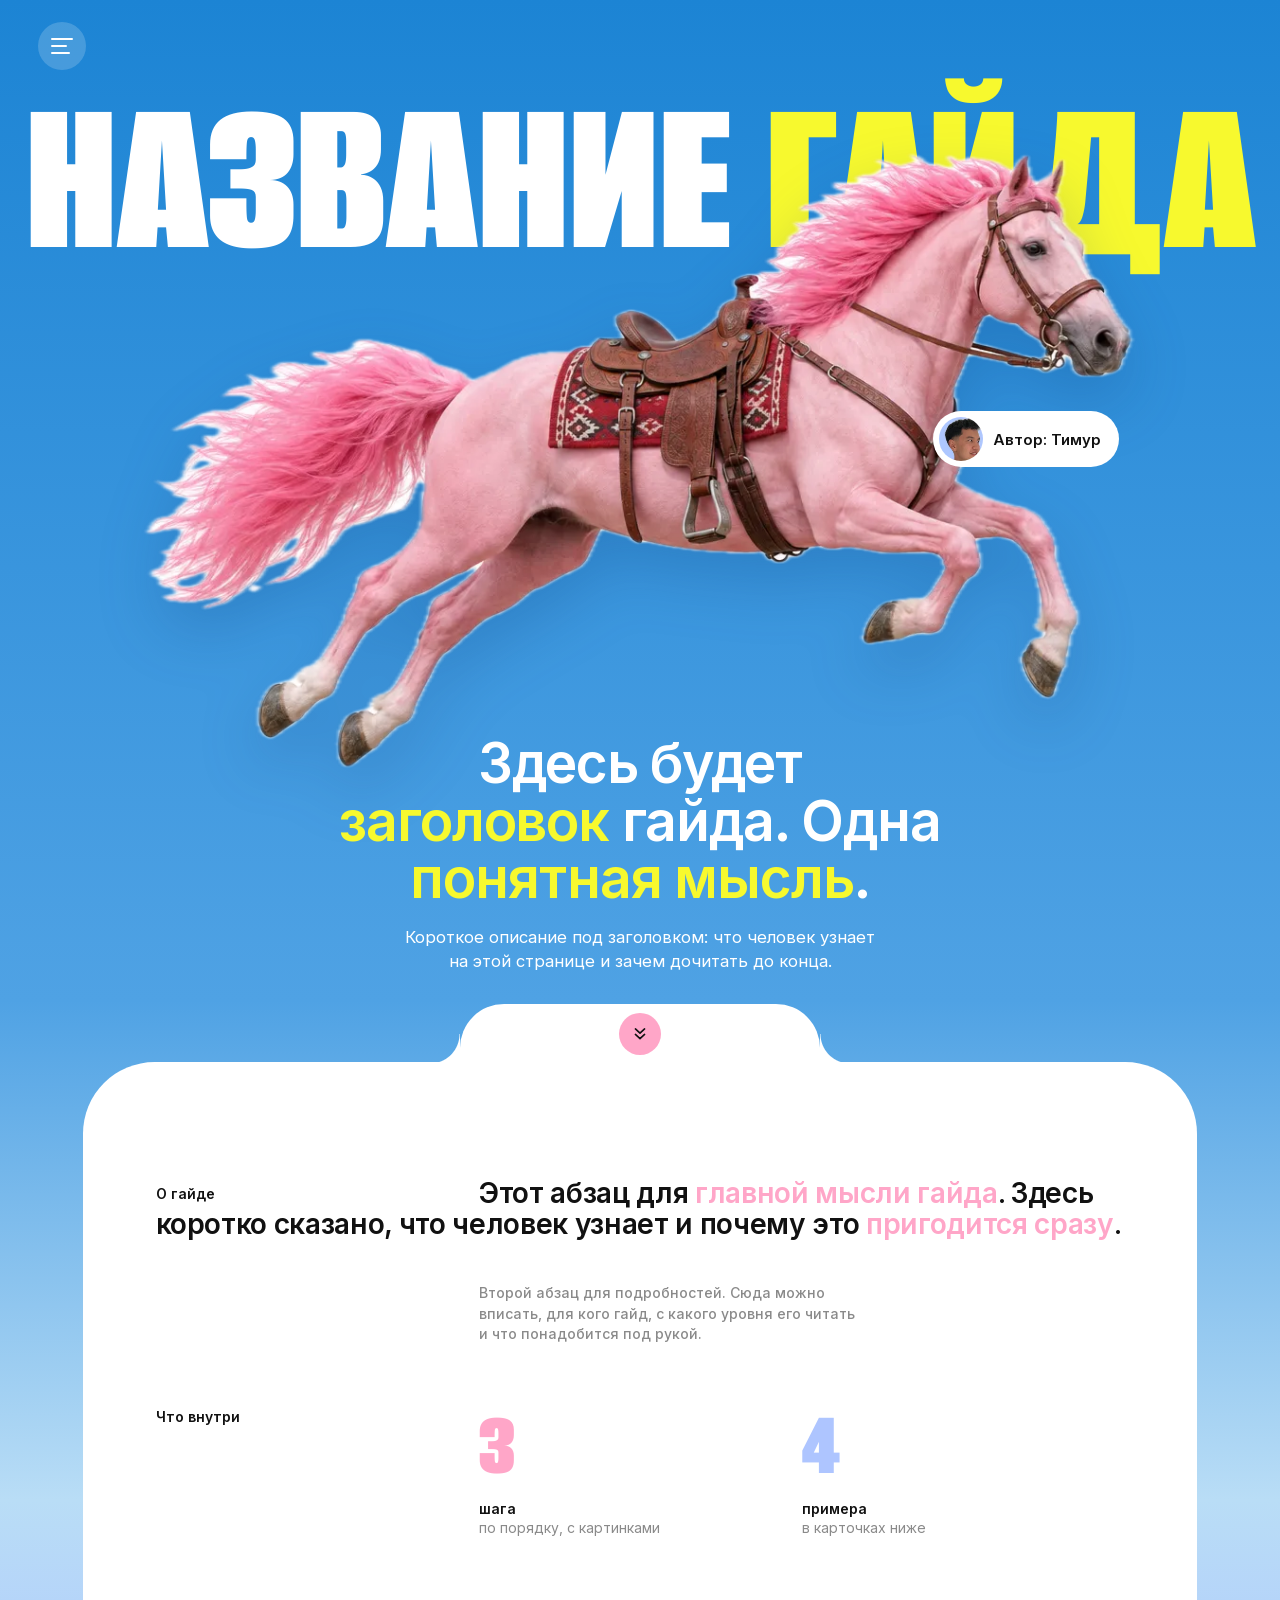
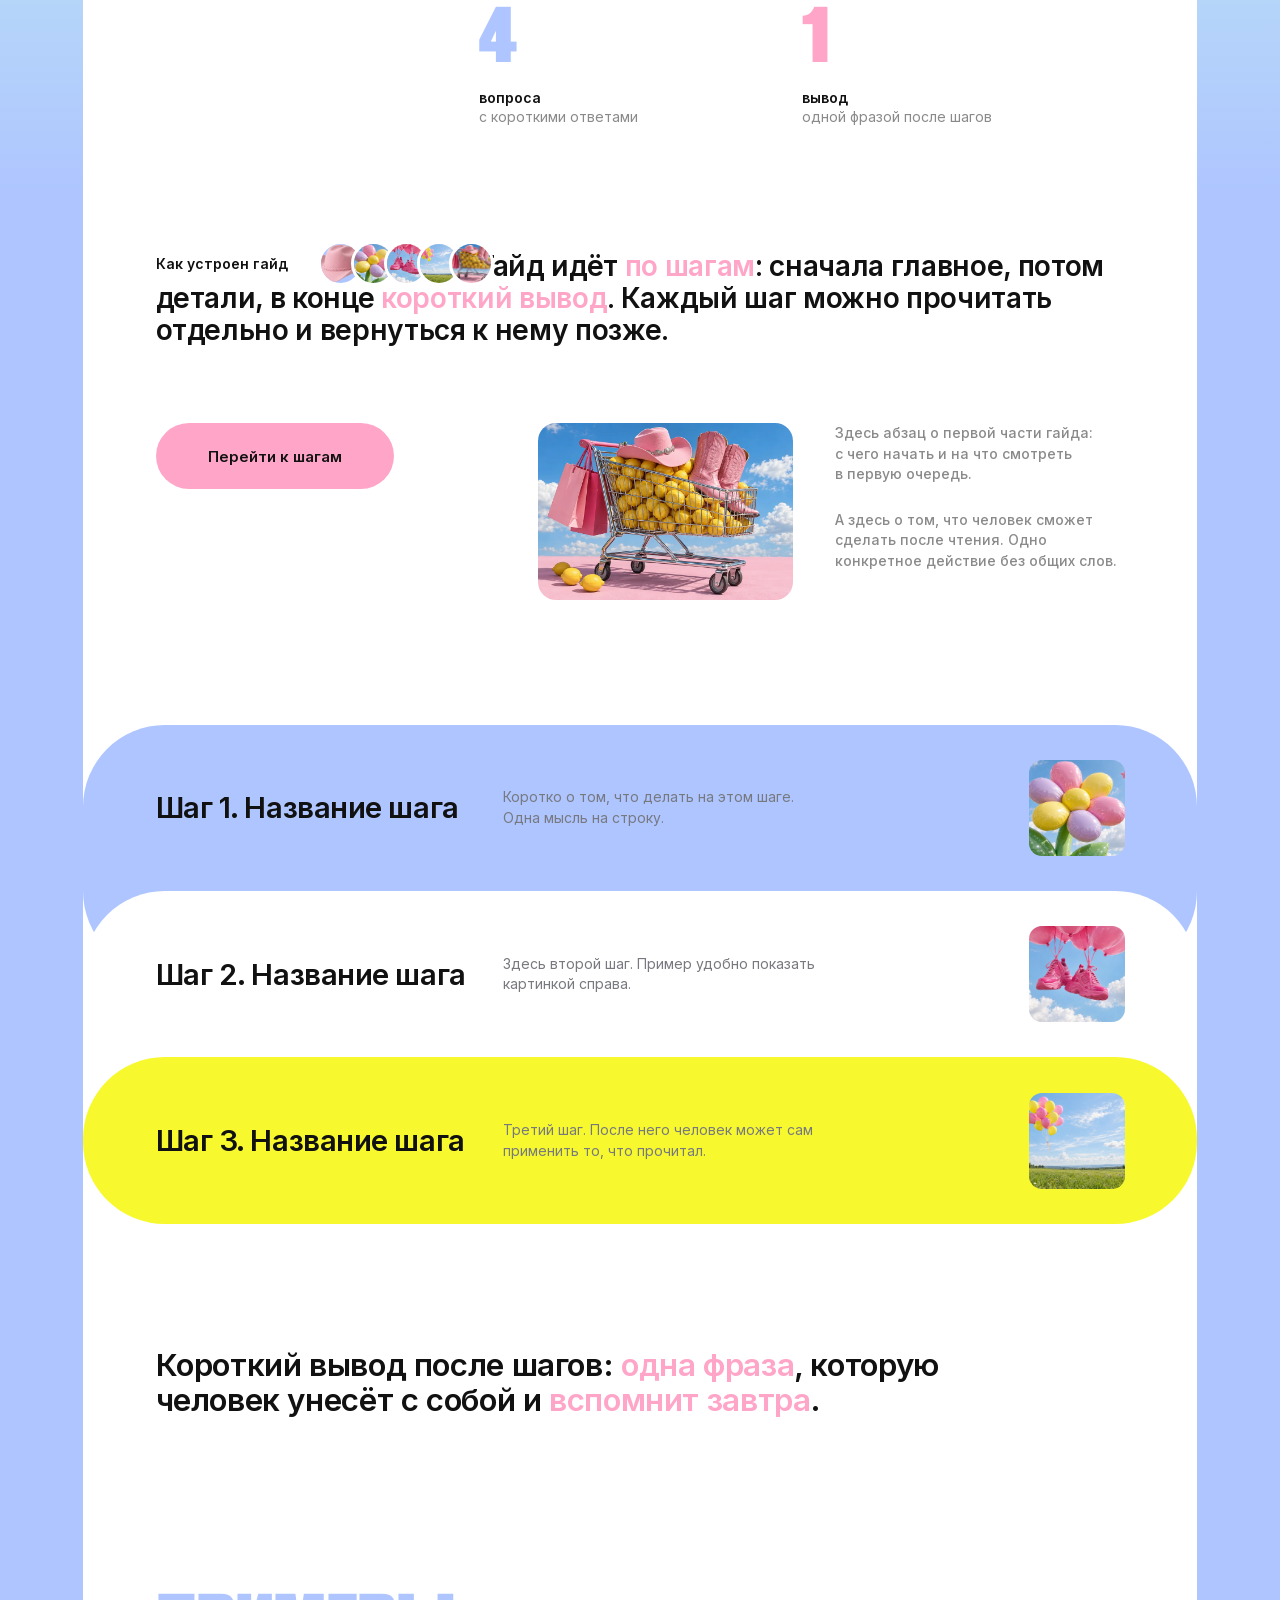
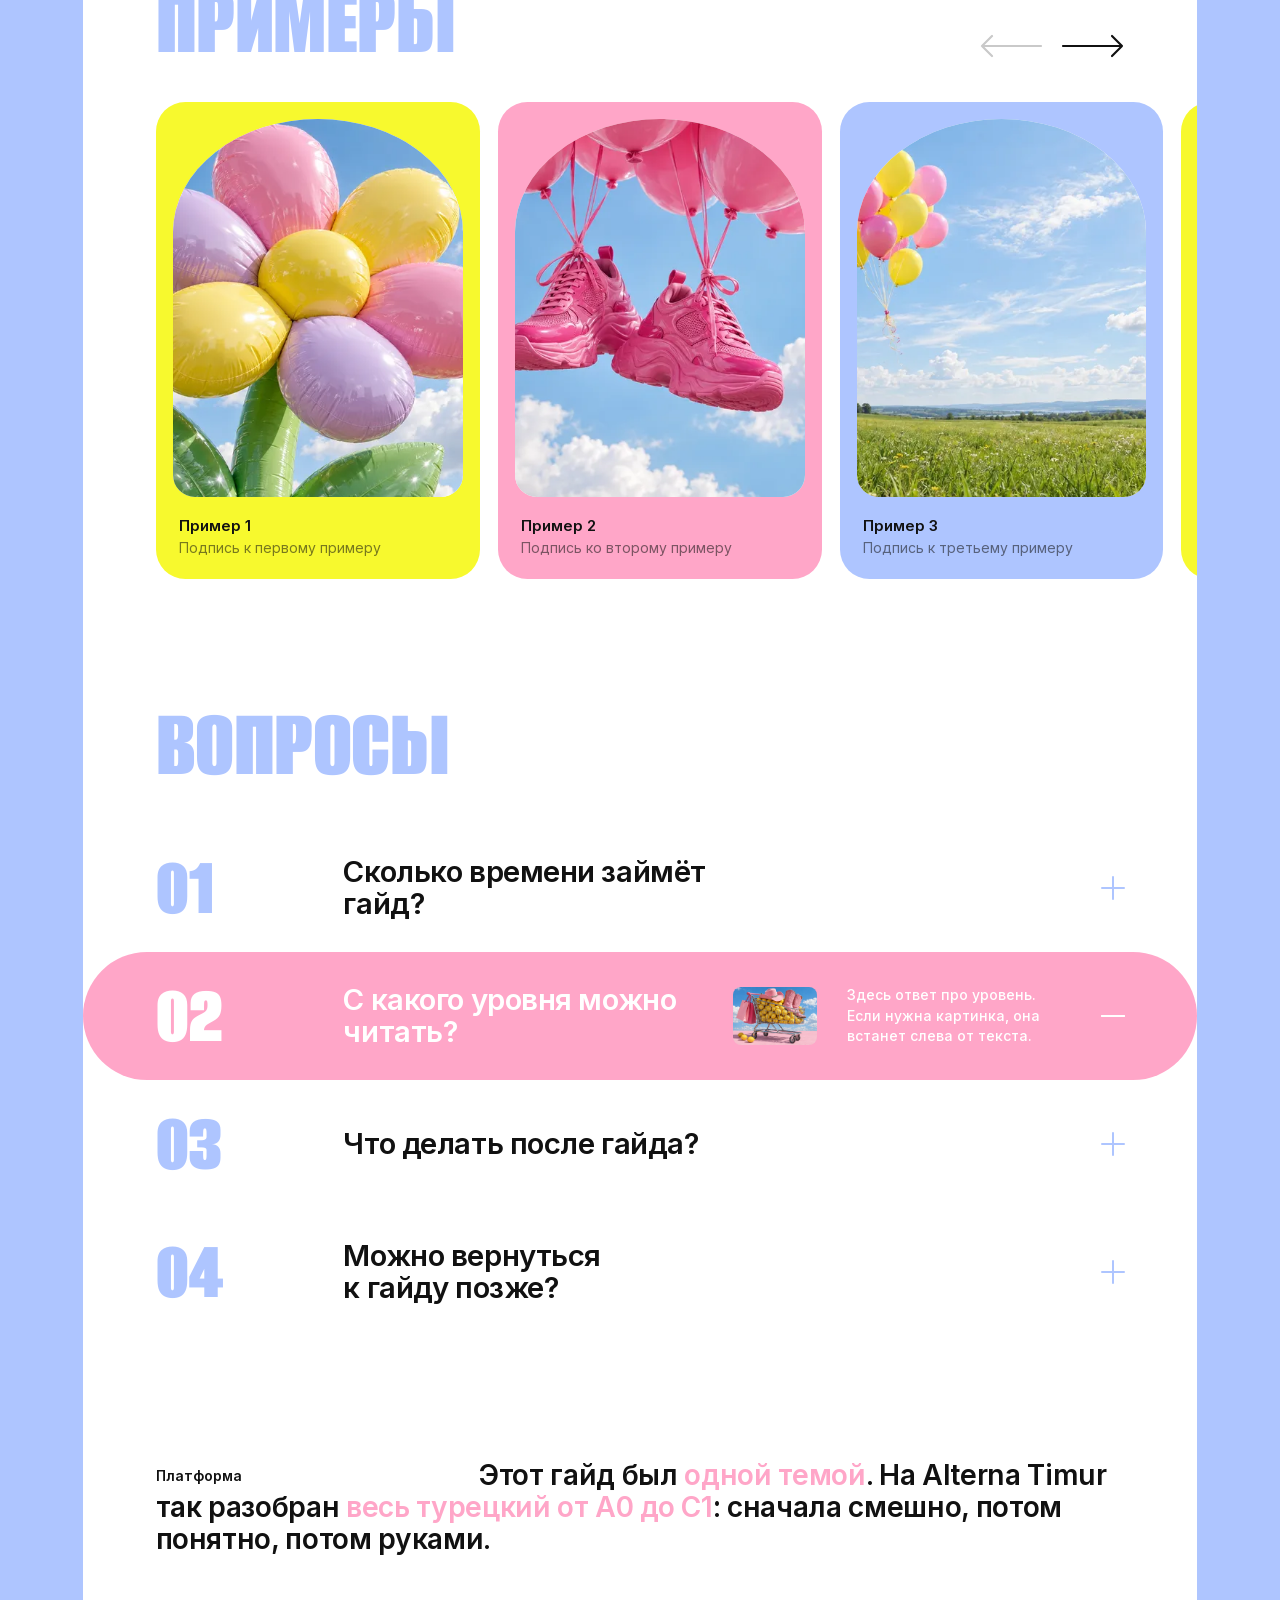
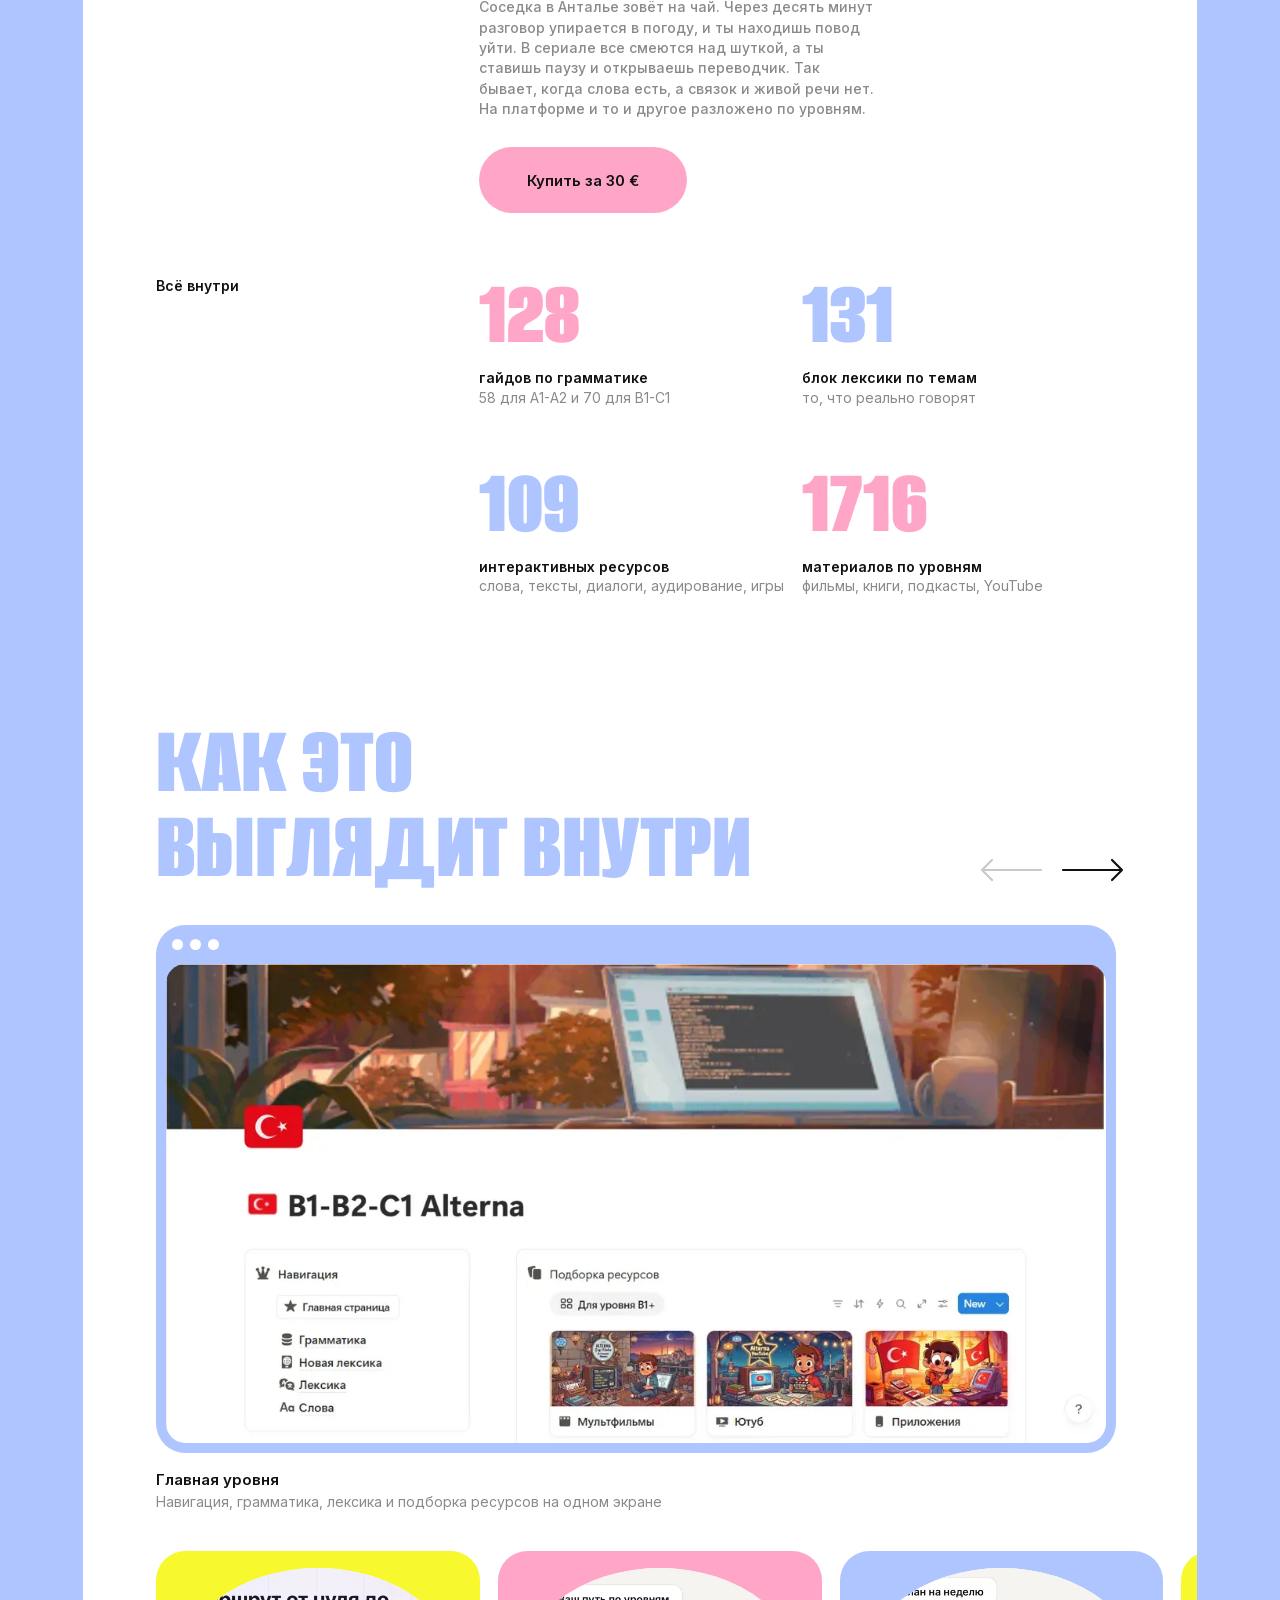
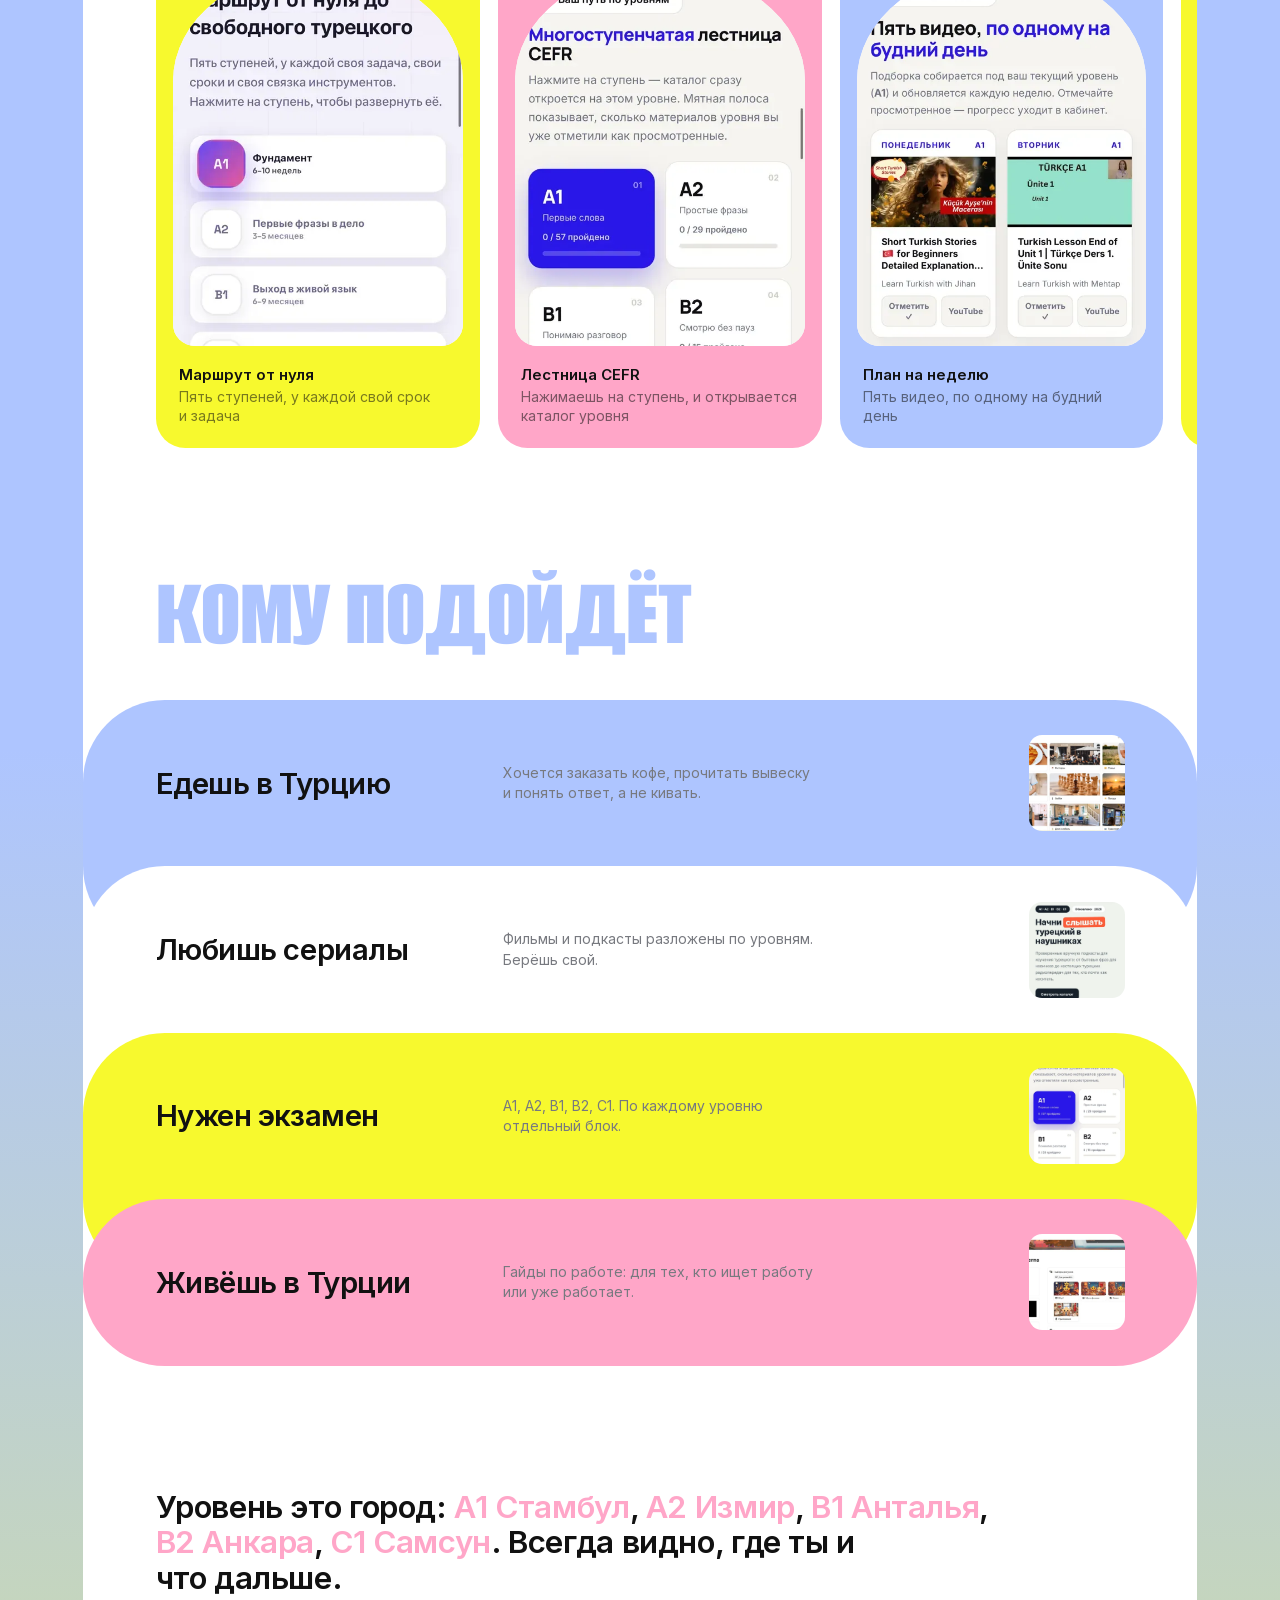
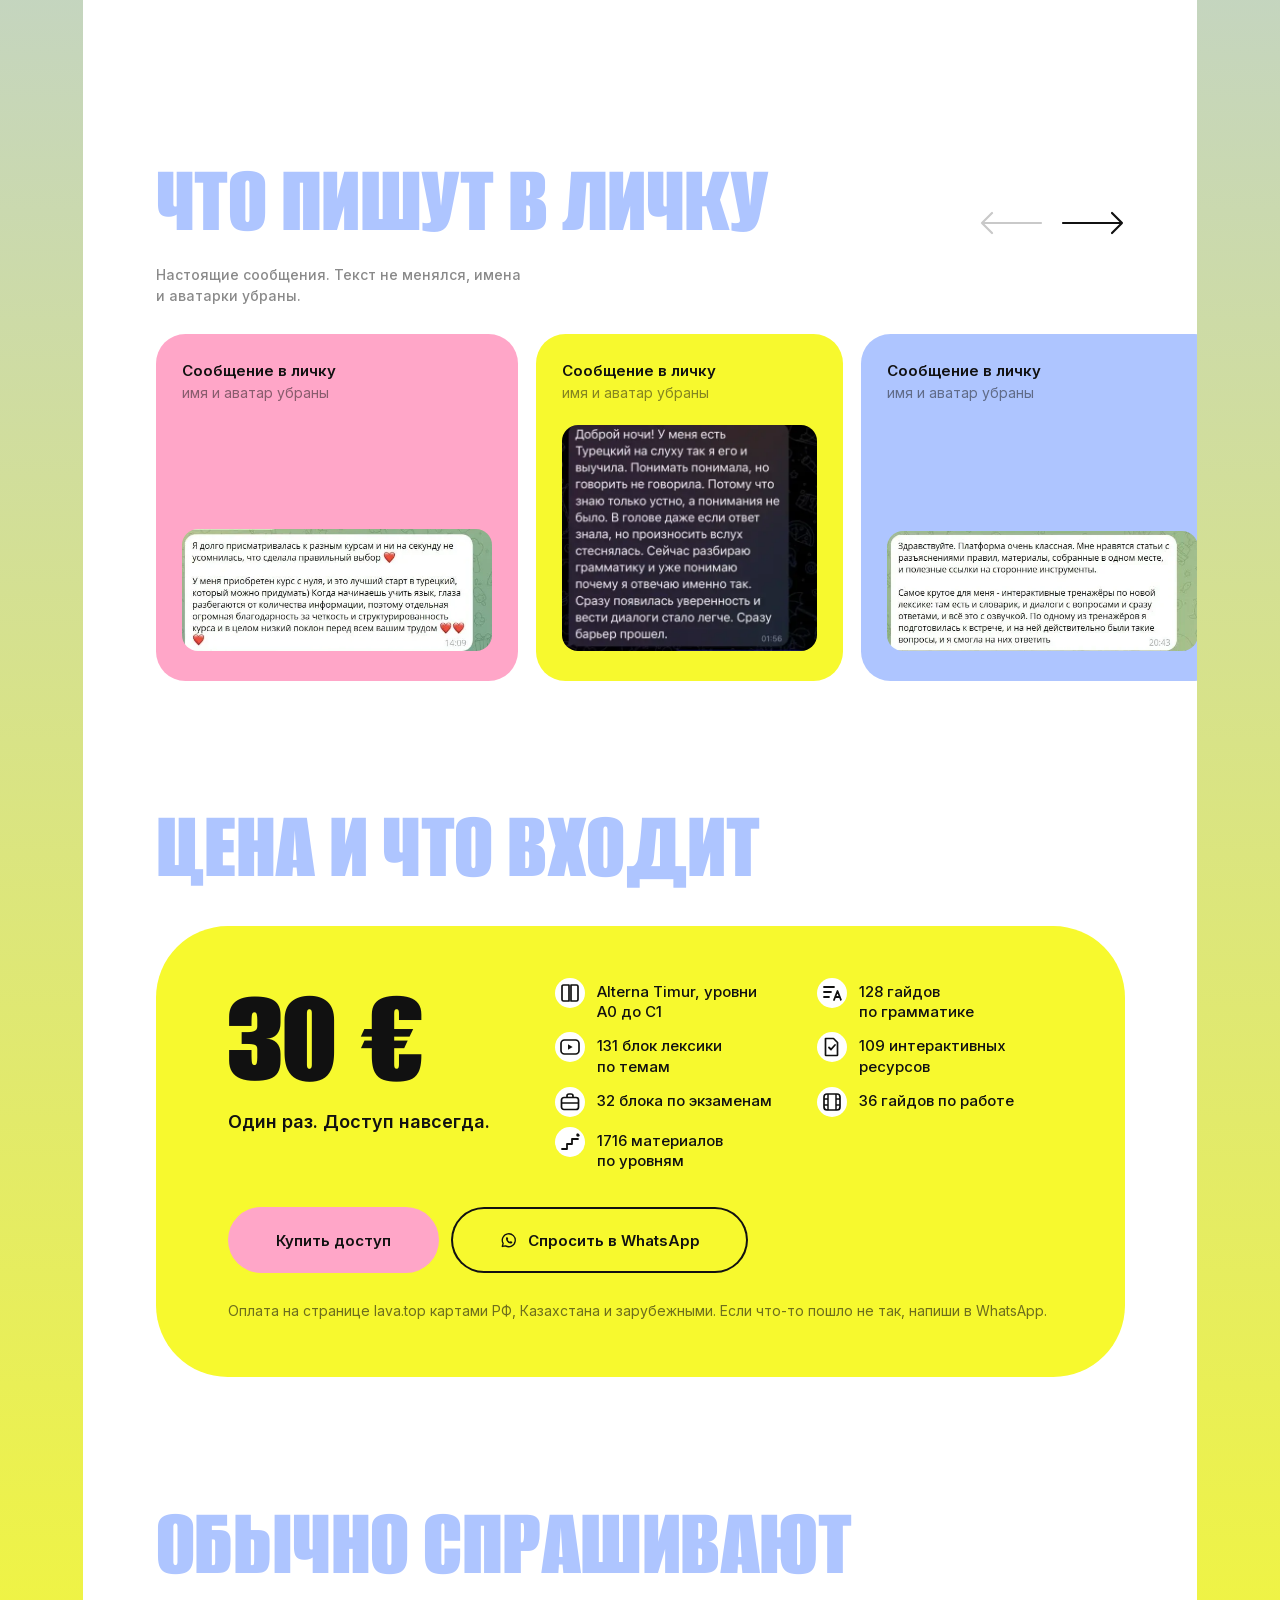
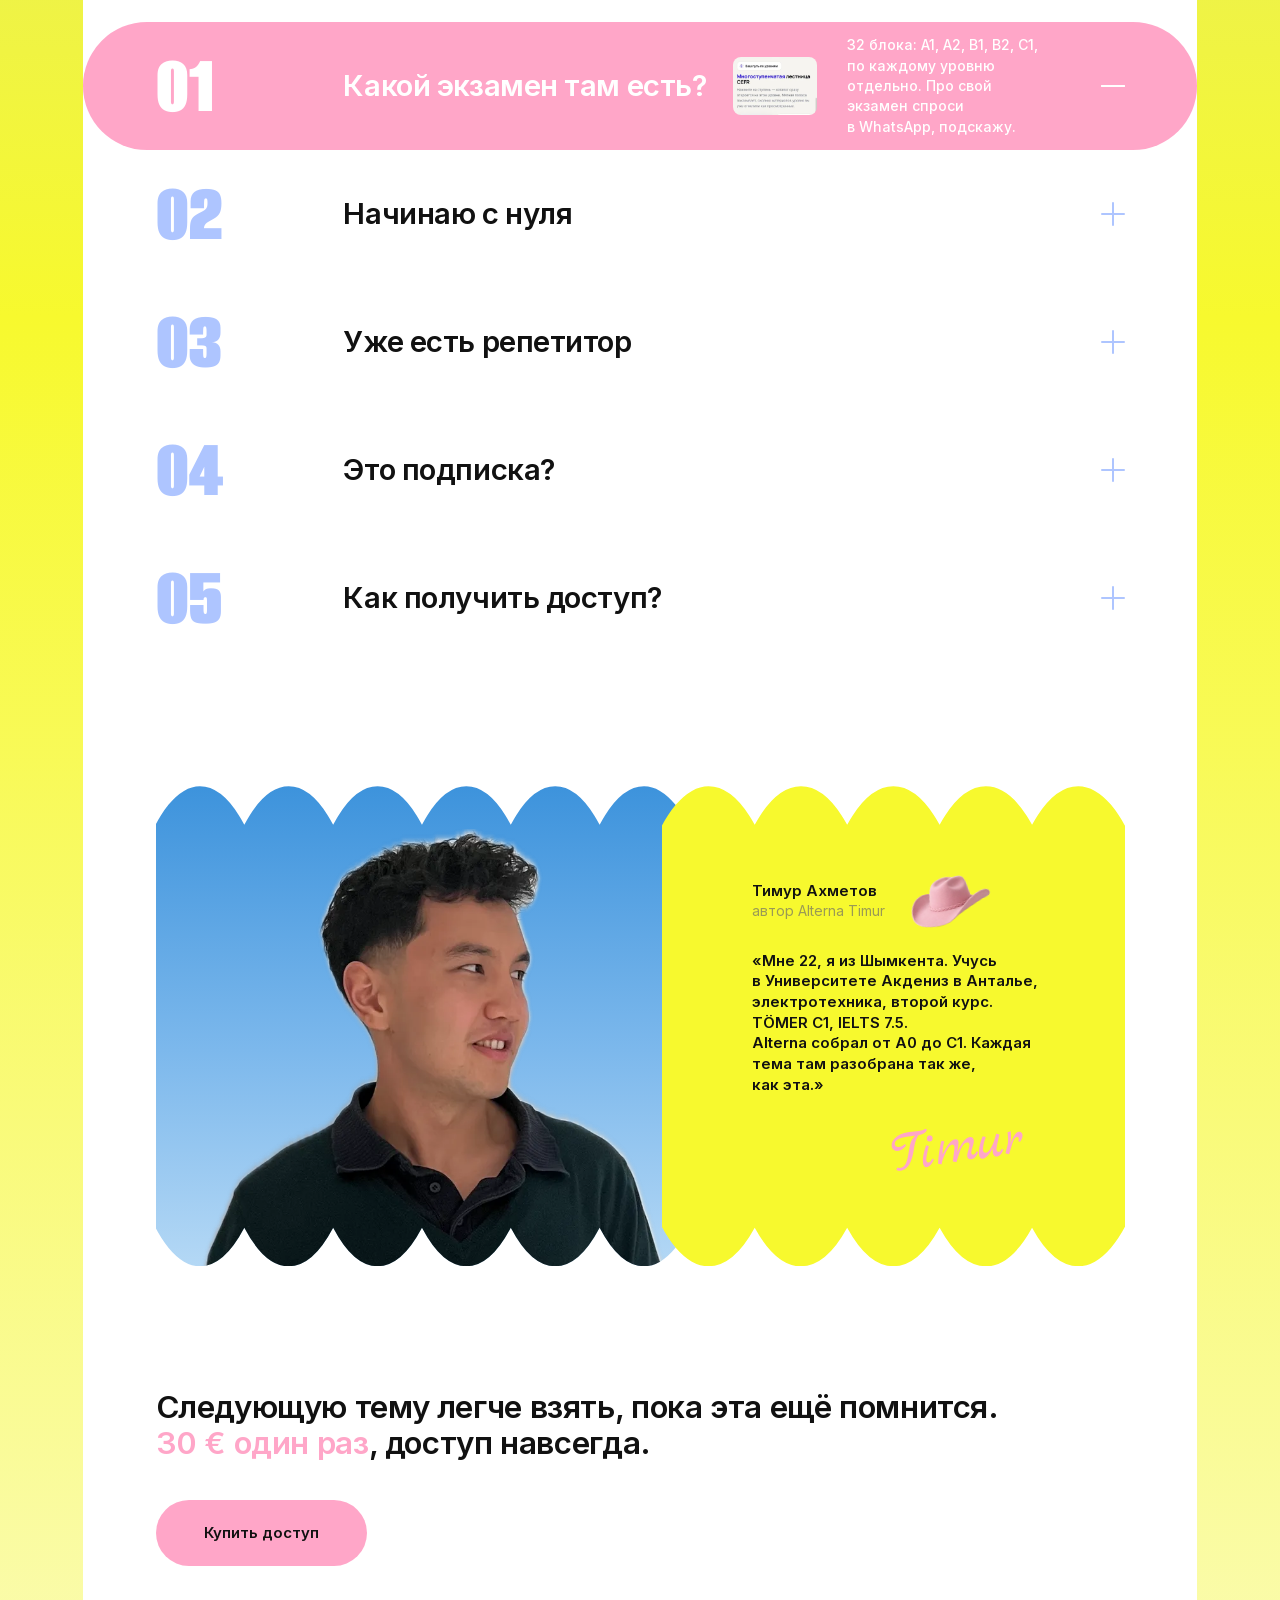
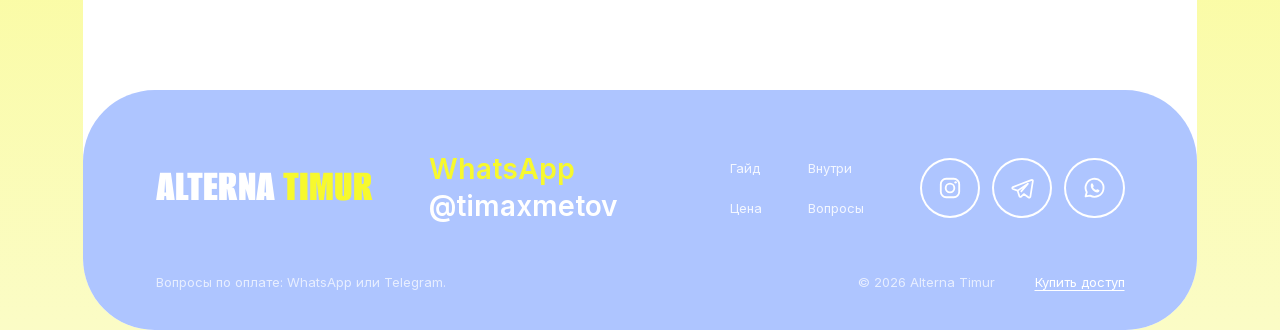
==== commit de190907: "Первый экран: лошадь по центру, поверх названия, как в образце" ====
--- a/index.html
+++ b/index.html
@@ -46,8 +46,8 @@
   <nav aria-label="Меню"><a class="menu-a" href="#about">Гайд</a><a class="menu-a" href="#inside">Внутри</a><a class="menu-a" href="#price">Цена</a><a class="menu-a" href="#ask">Вопросы</a><a class="btn" href="https://app.lava.top/products/2cdbb9f8-e65b-443e-8d2c-4fea4c121e41" target="_blank" rel="noopener">Купить доступ</a></nav>
 </div>
 <main>
-<section class="hero" id="top" data-block="hero">
-  <div class="hero-logo" style="--len:14" aria-hidden="true"><span>Название</span> <span class="y">гайда</span></div>
+<section class="hero" id="top" data-block="hero" style="--len:14">
+  <div class="hero-logo" aria-hidden="true"><span>Название</span> <span class="y">гайда</span></div>
   <div class="hero-stage">
     <img class="hero-horse" src="media/hero-horse.webp" width="1054" height="659" alt="Розовая лошадь в прыжке с седлом без всадника" fetchpriority="high" decoding="async">
     <div class="hero-chip"><img class="" src="media/timur-avatar.webp" width="160" height="160" alt="" fetchpriority="high" decoding="async"><span>Автор: Тимур</span></div>
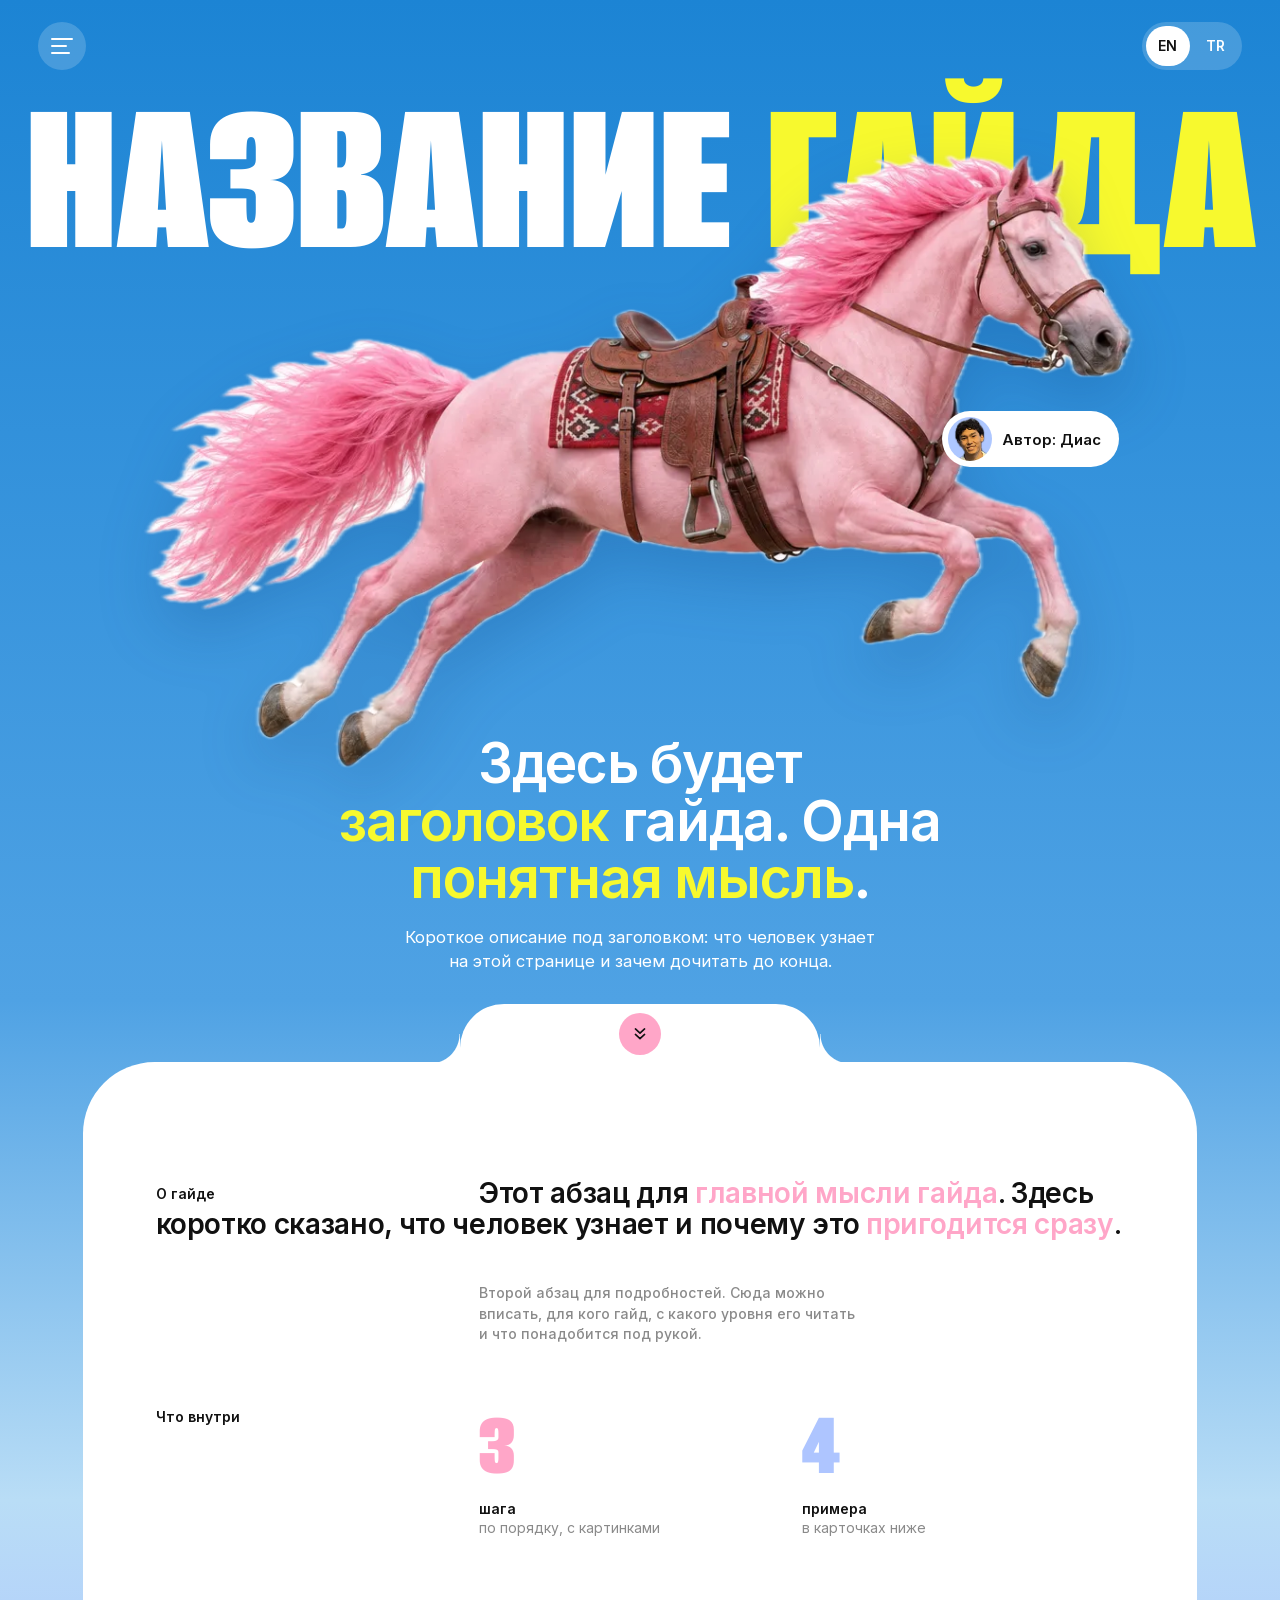
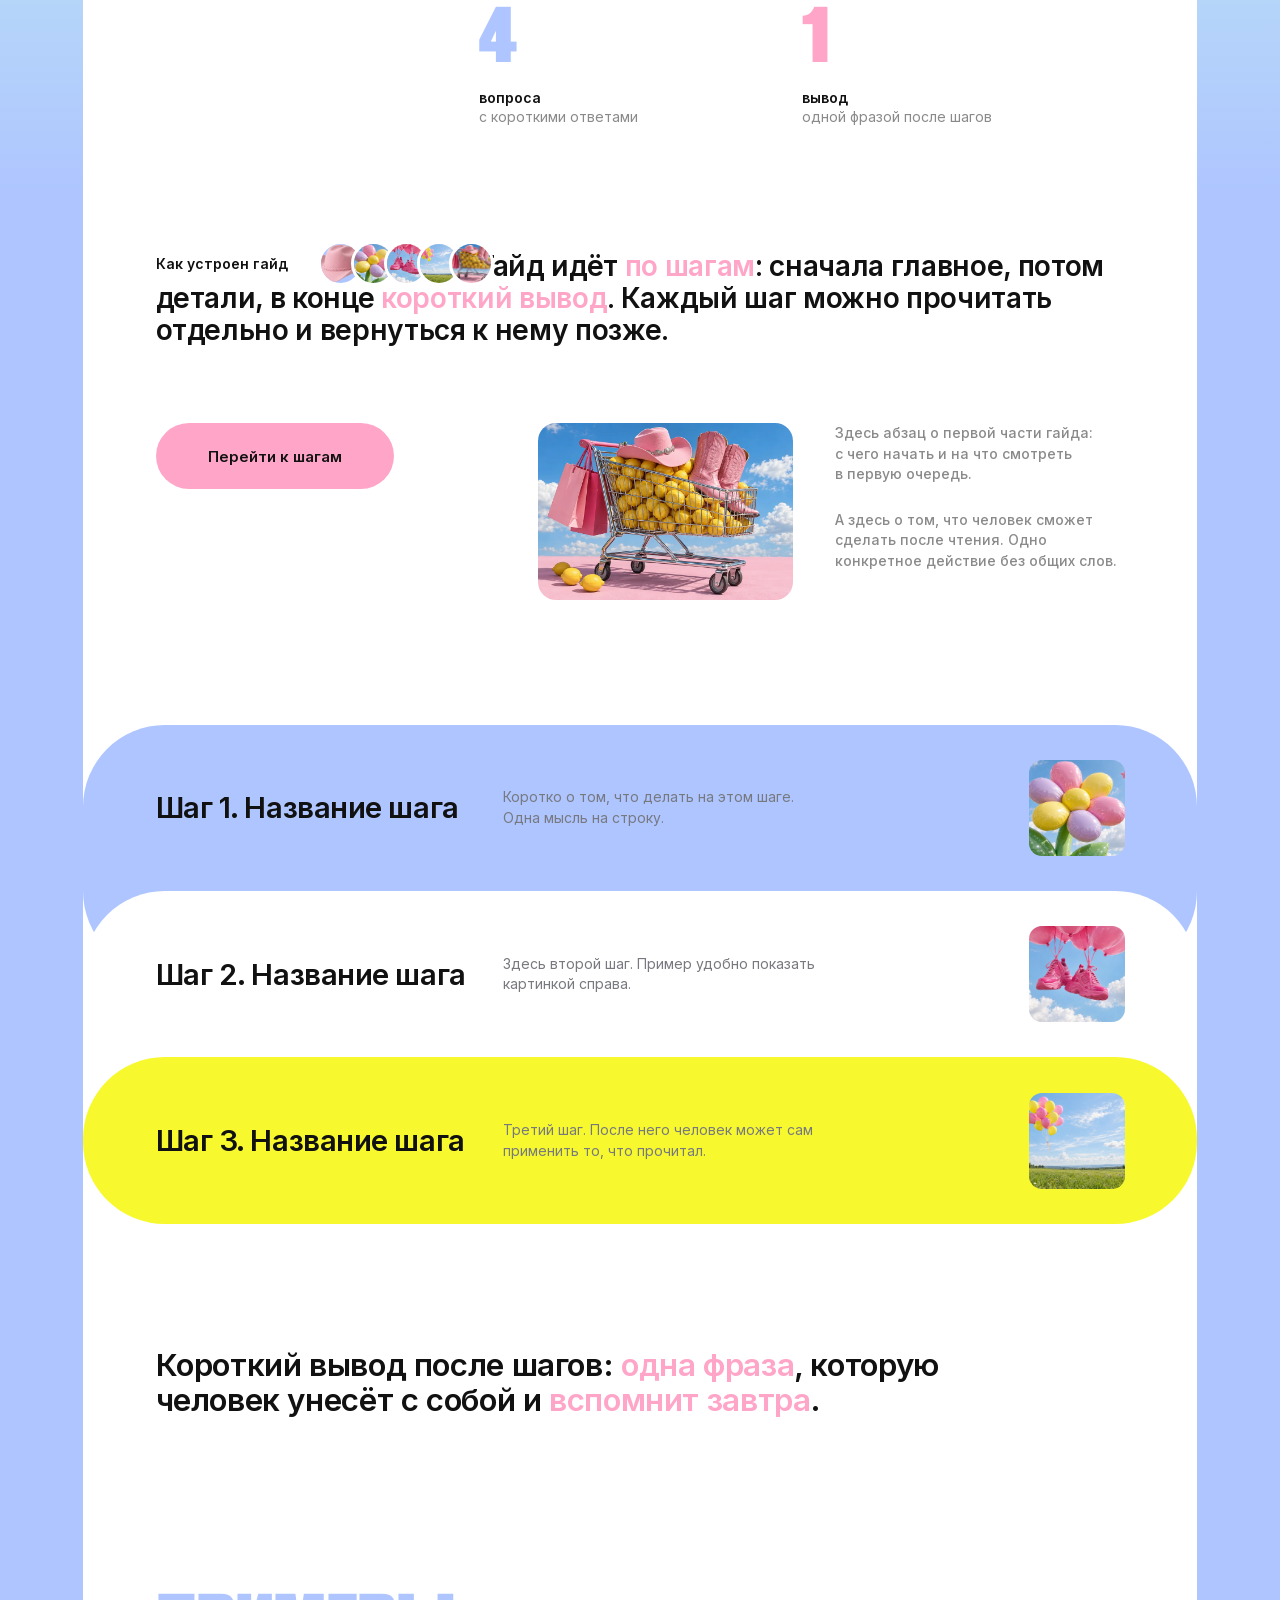
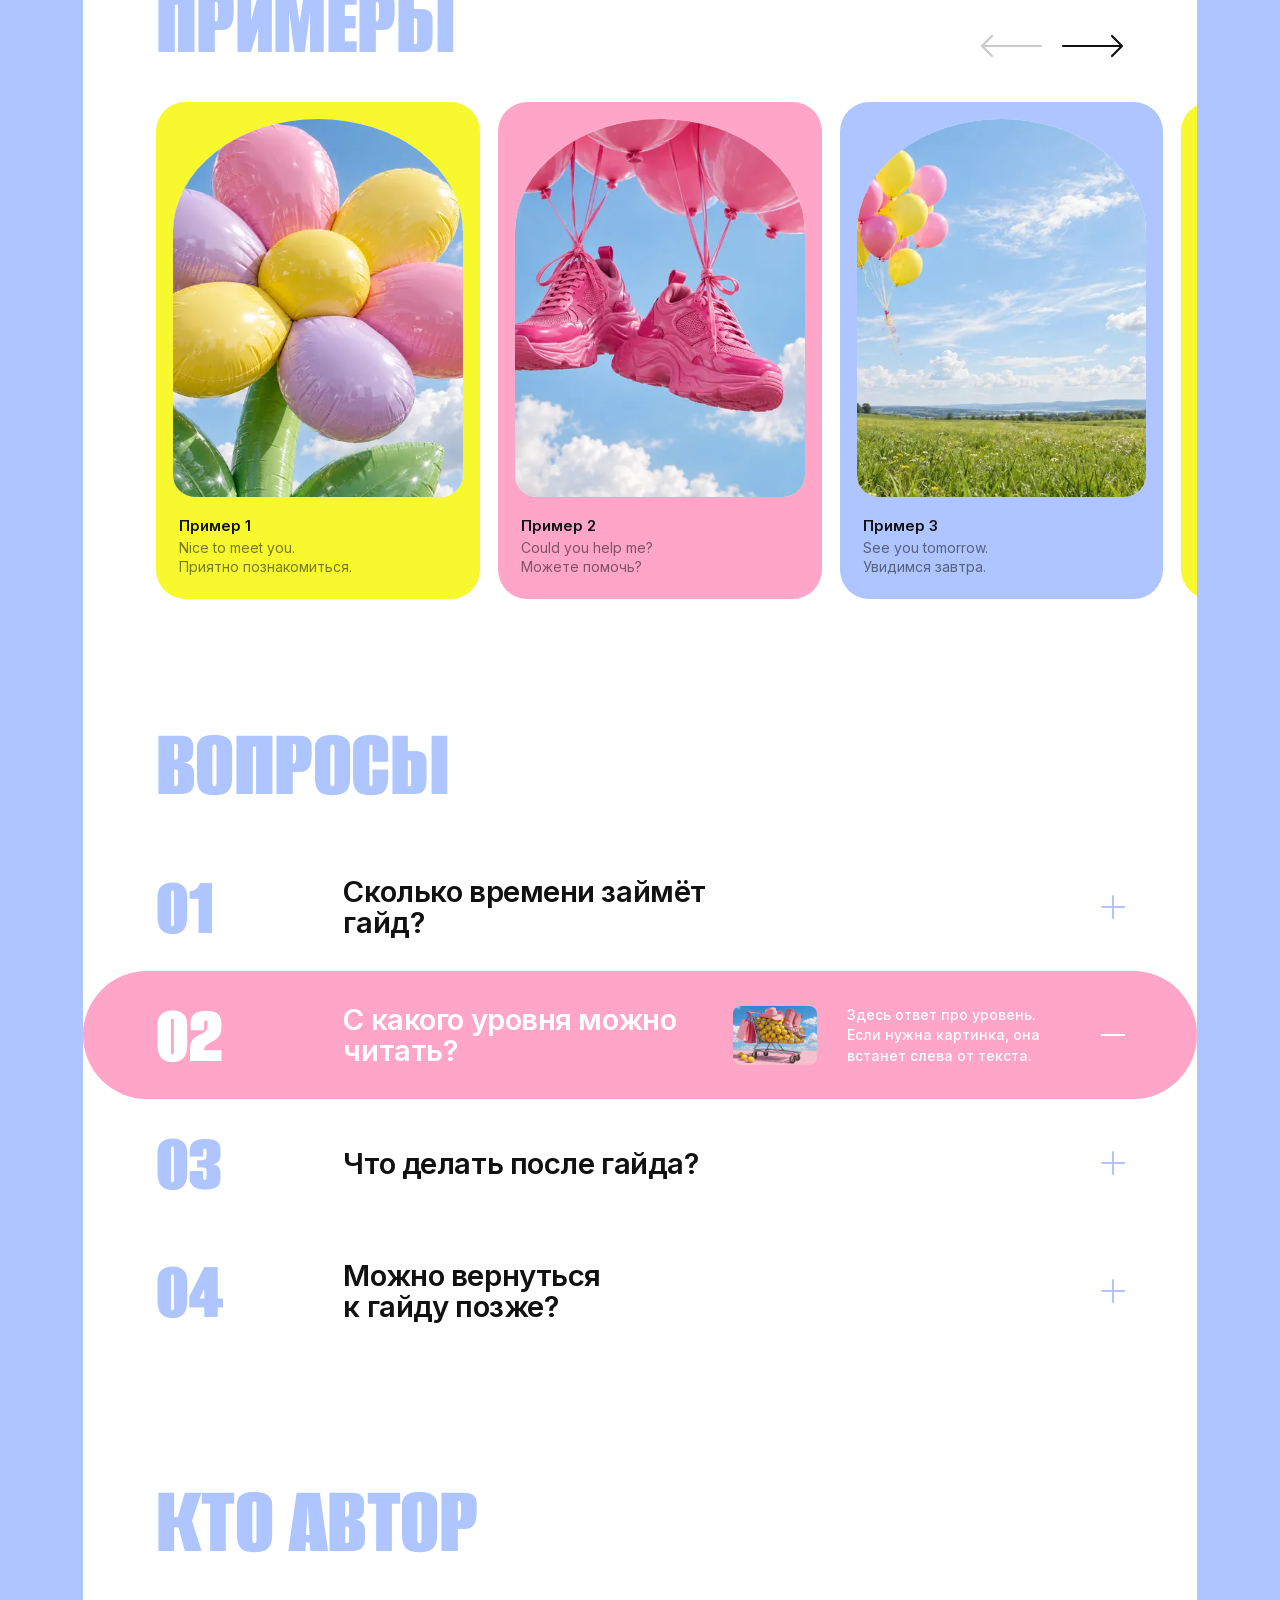
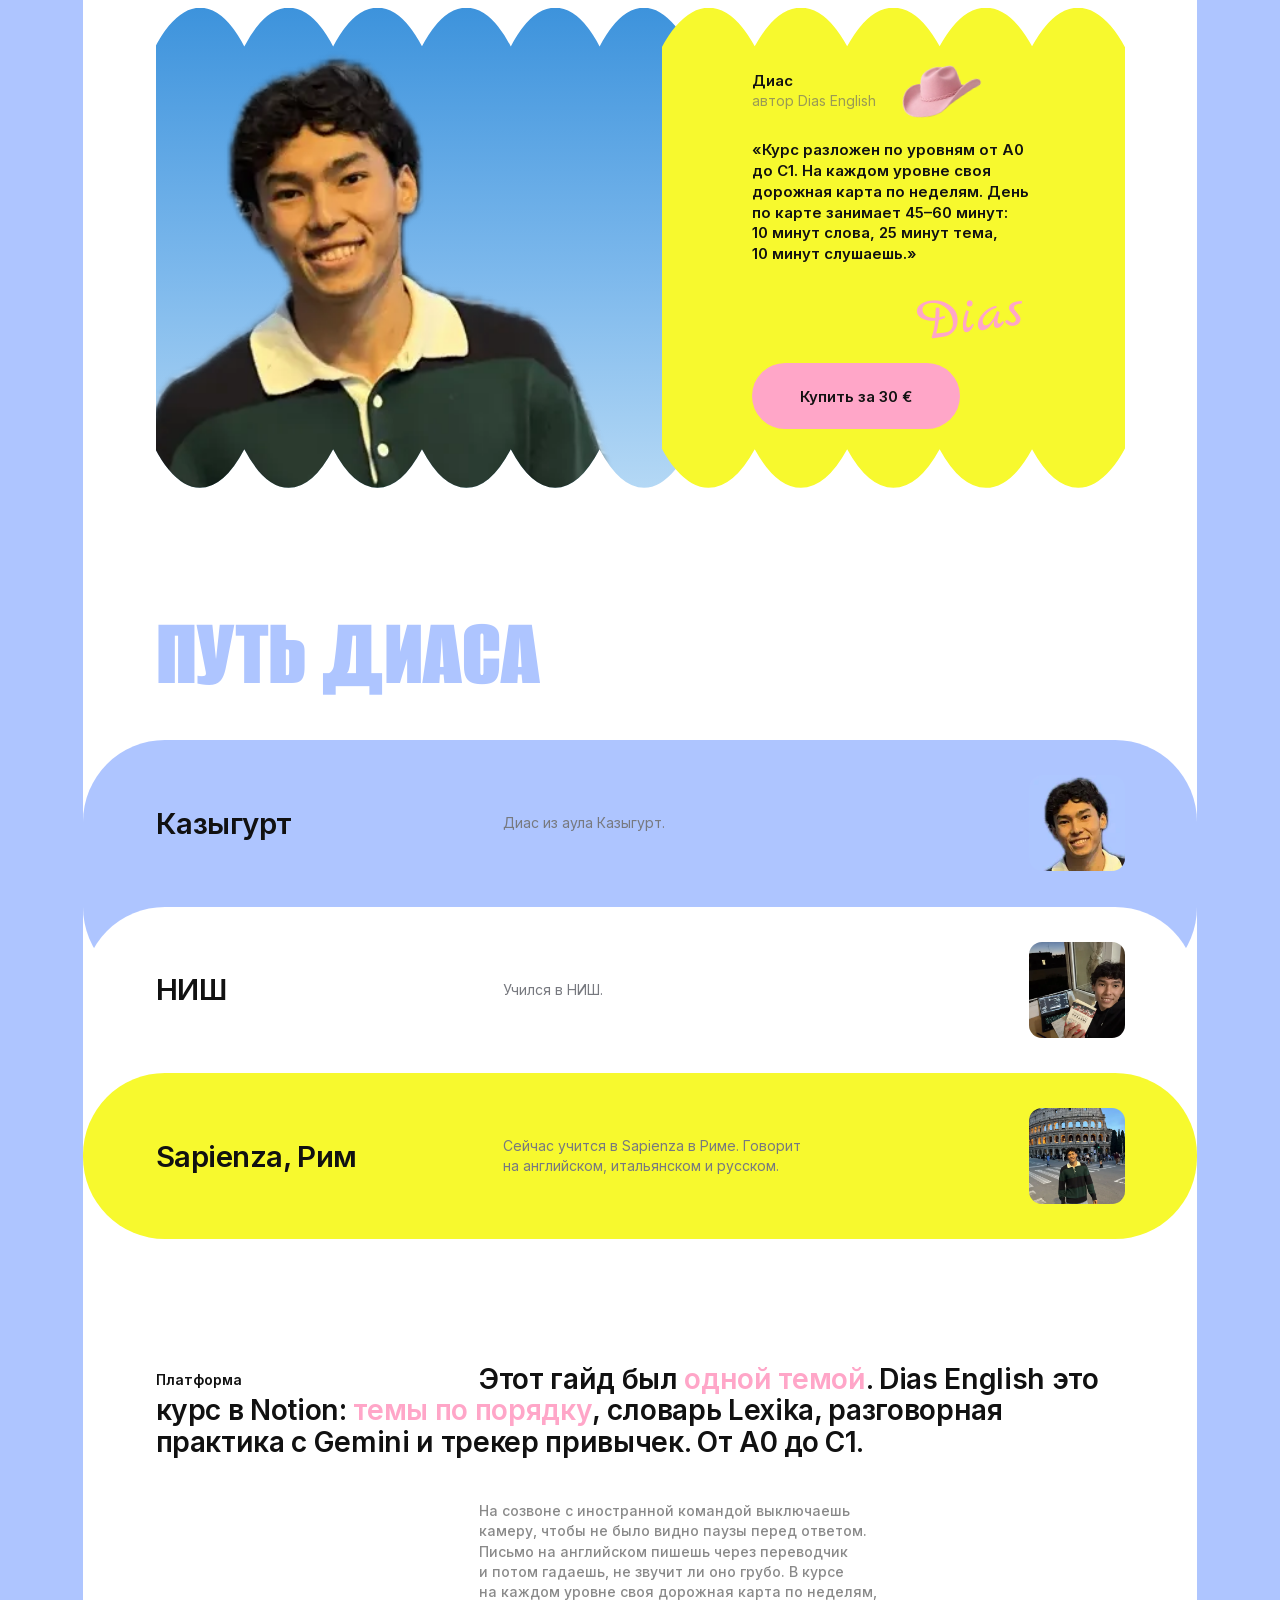
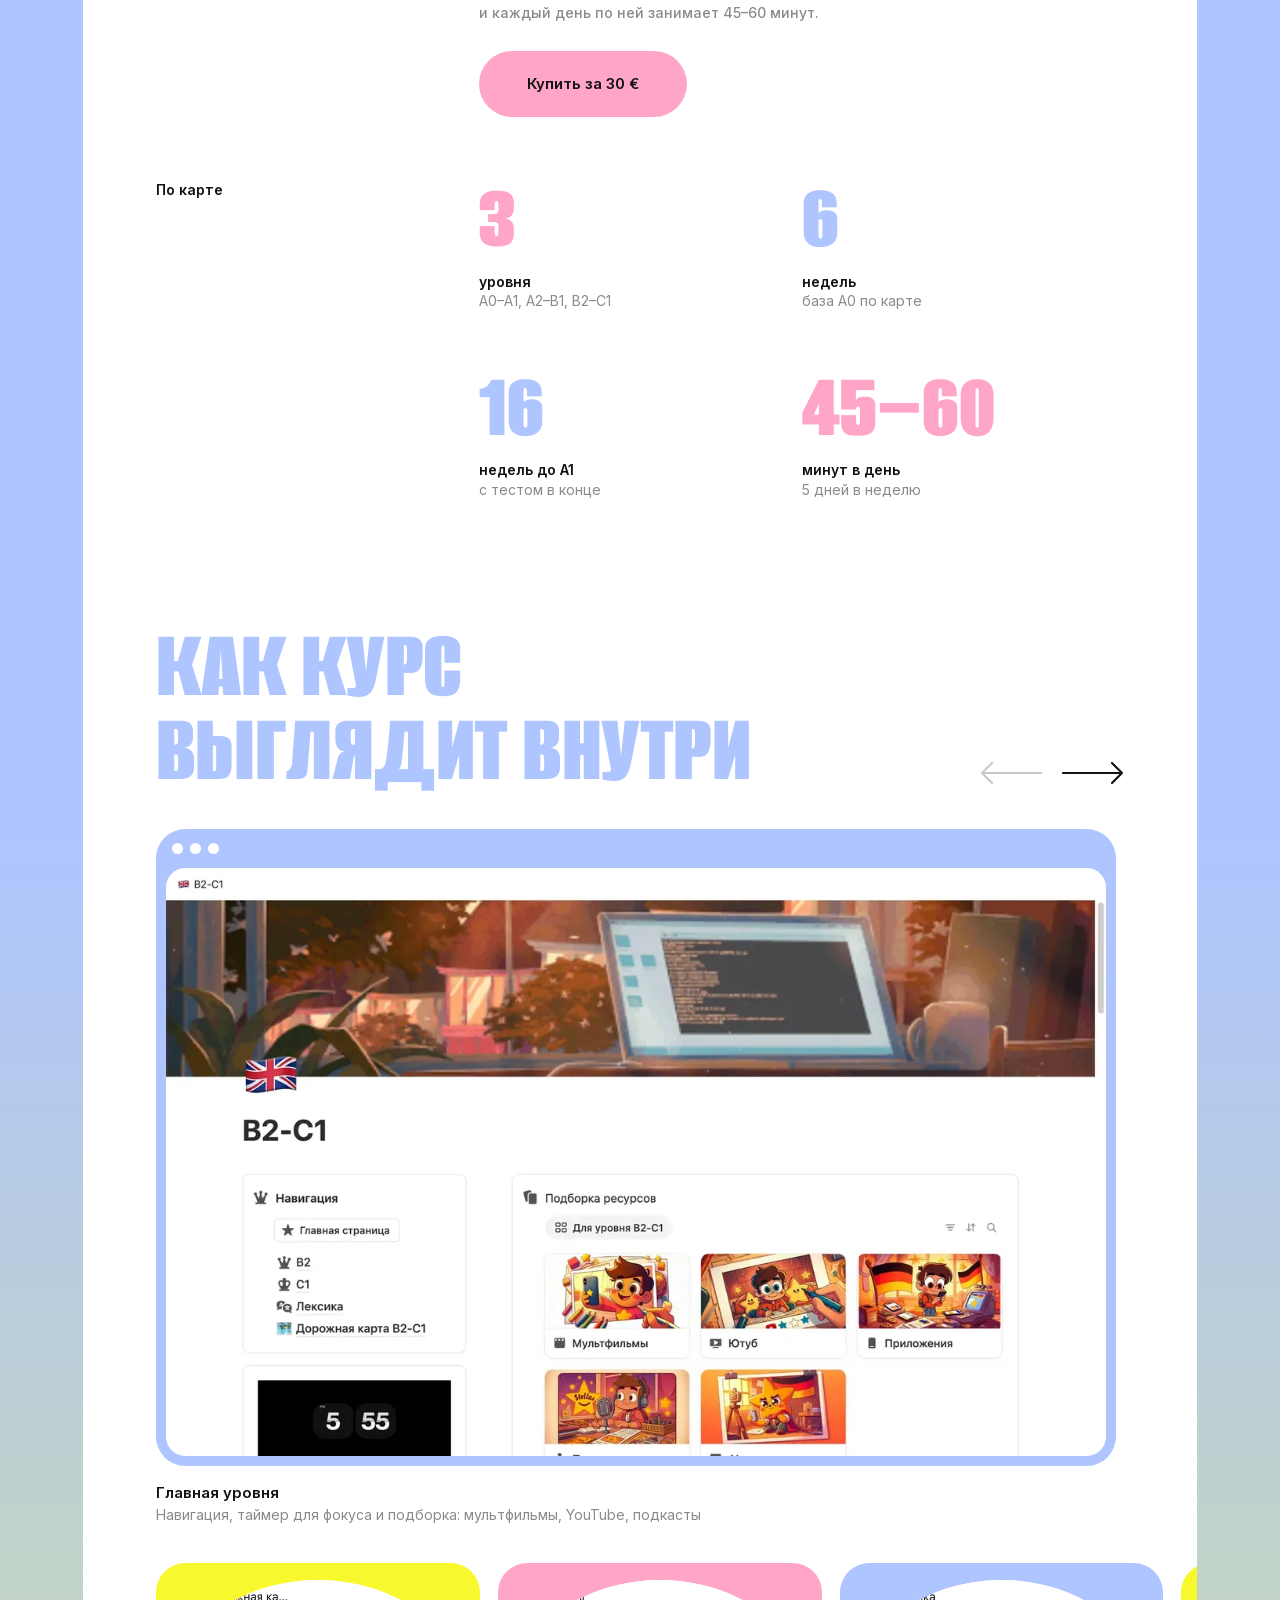
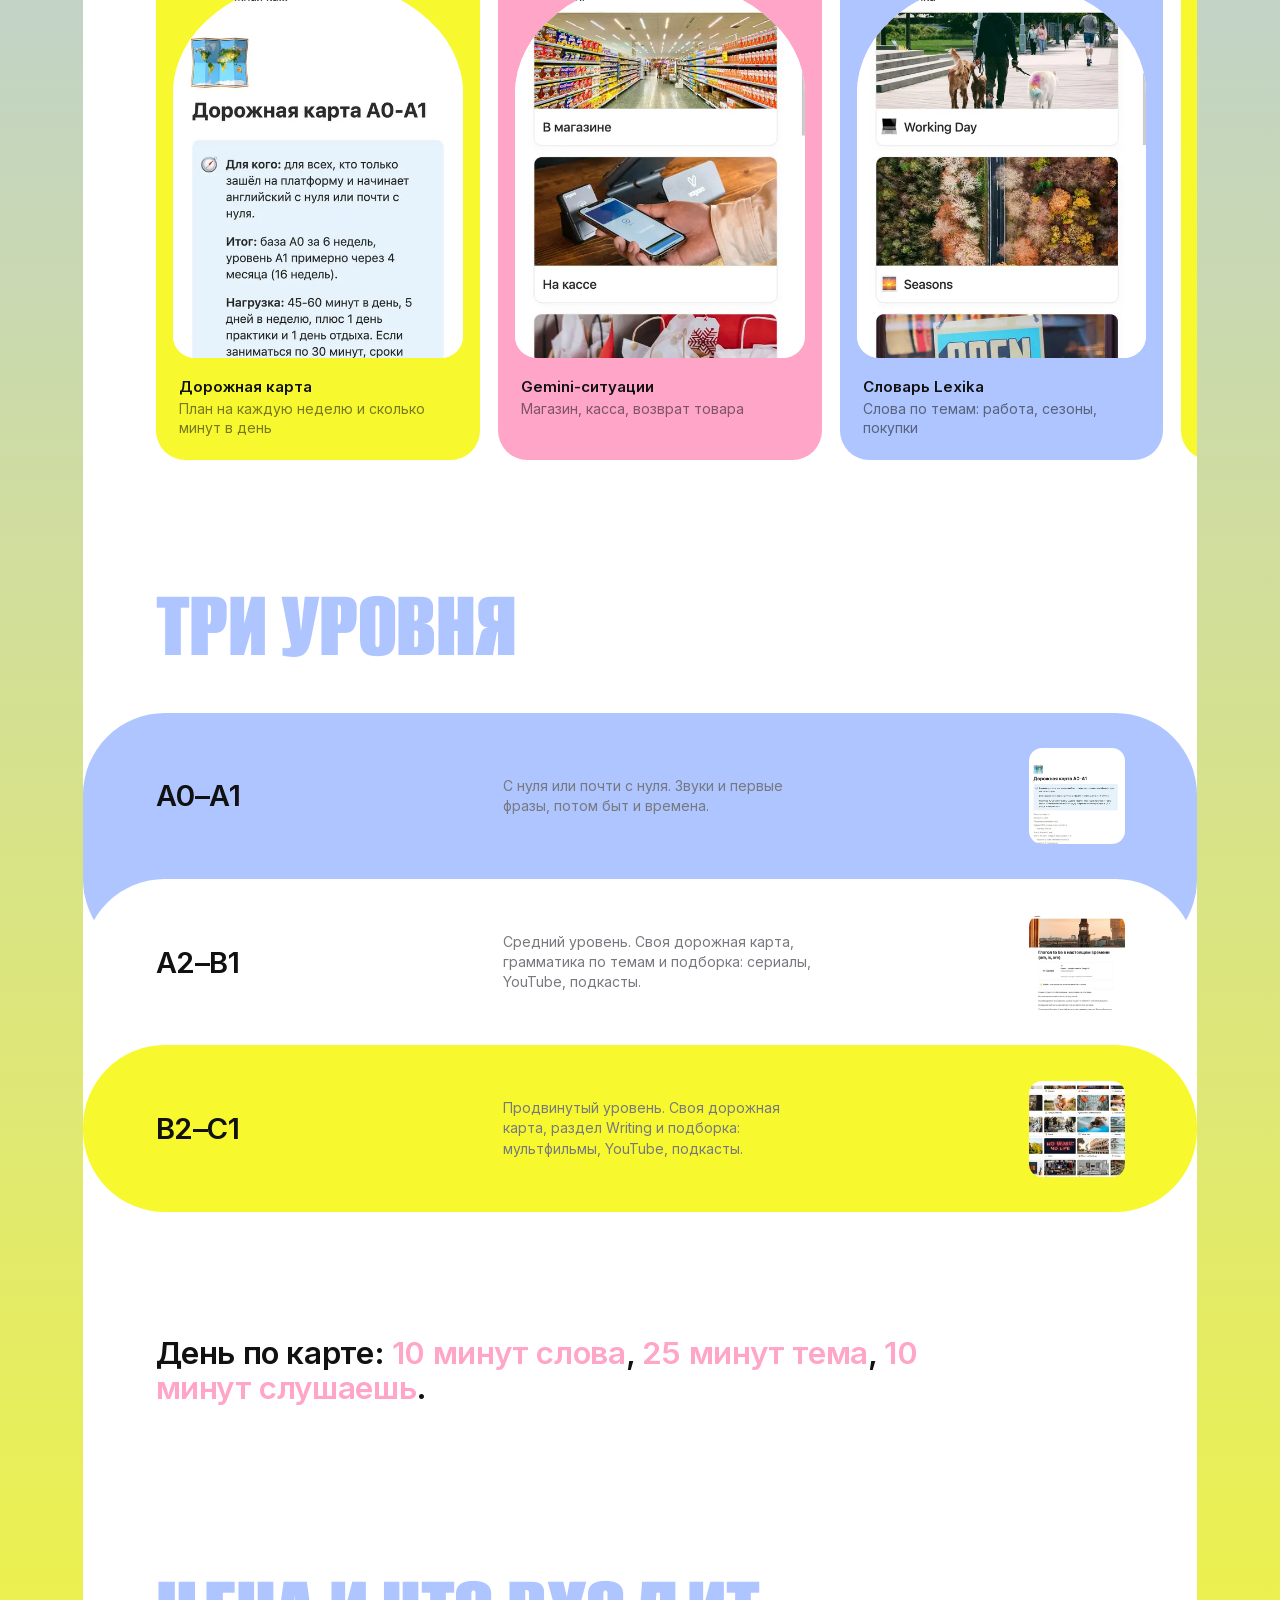
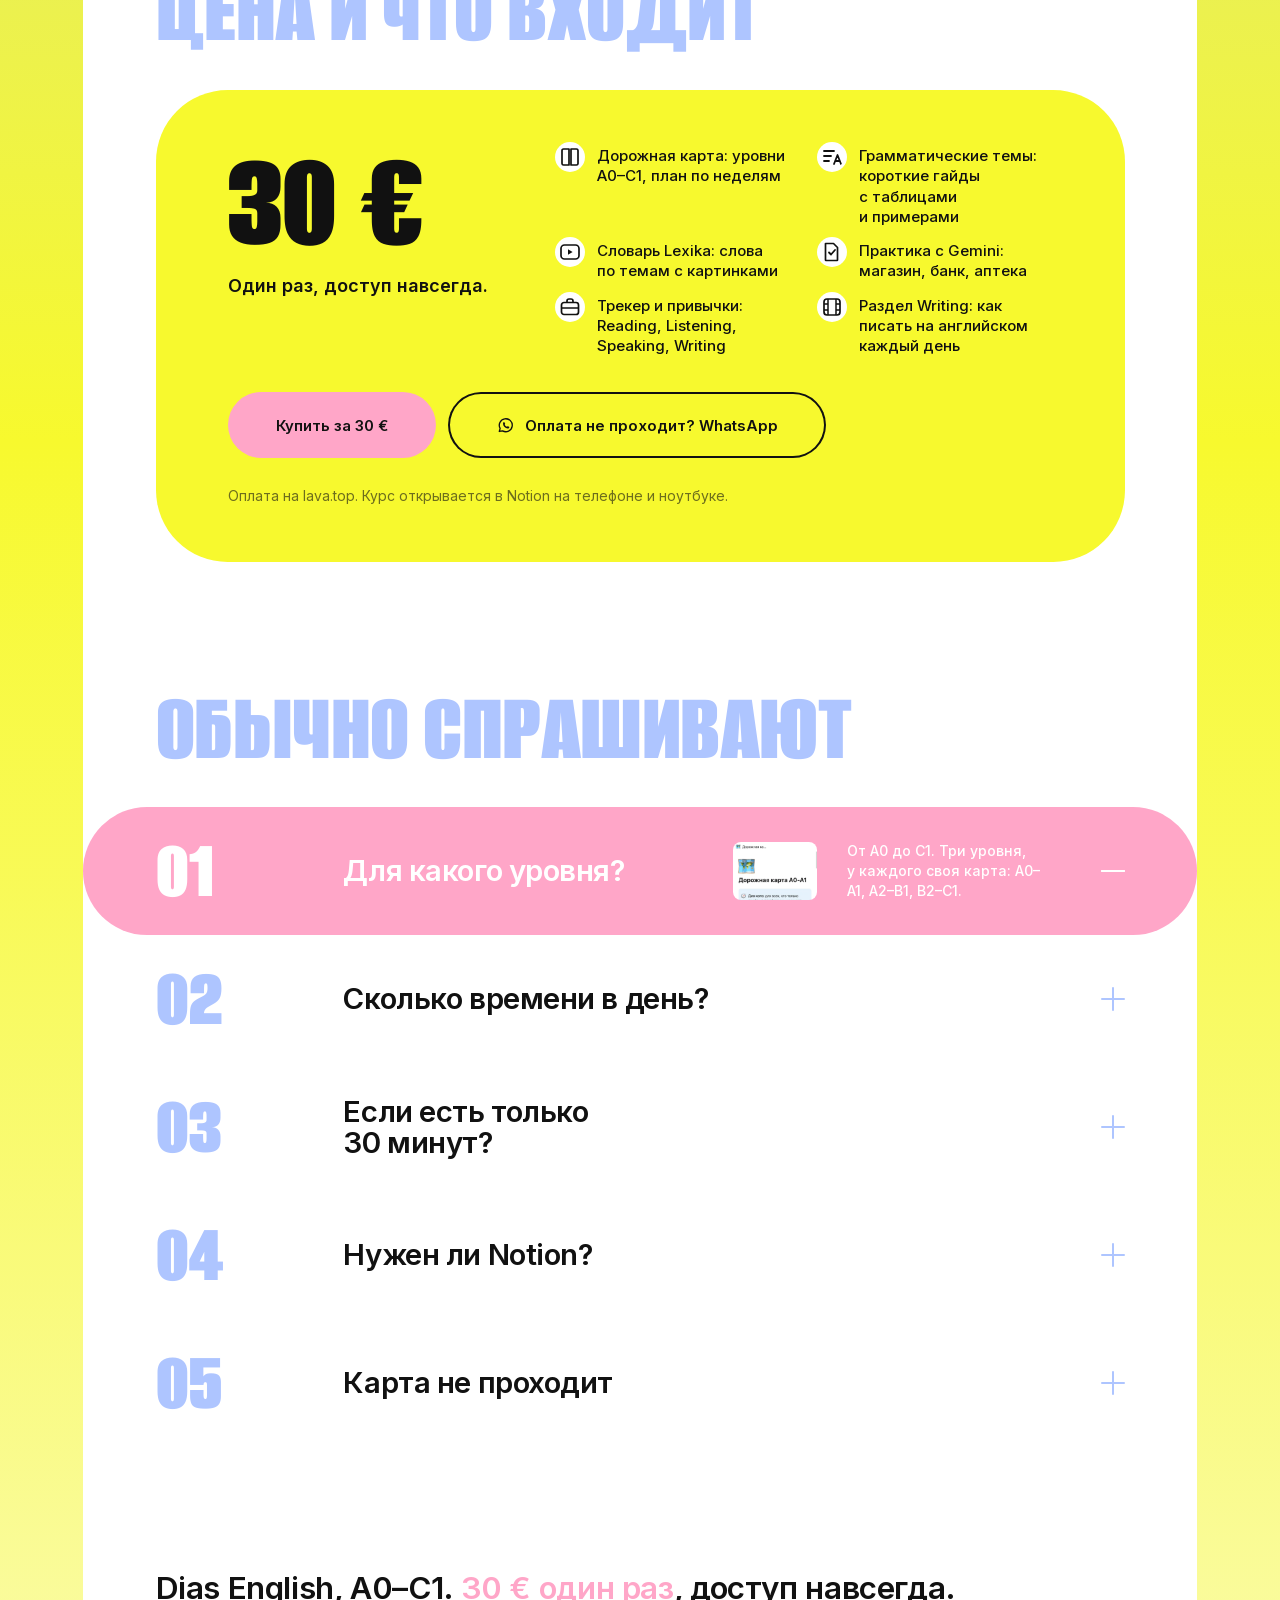
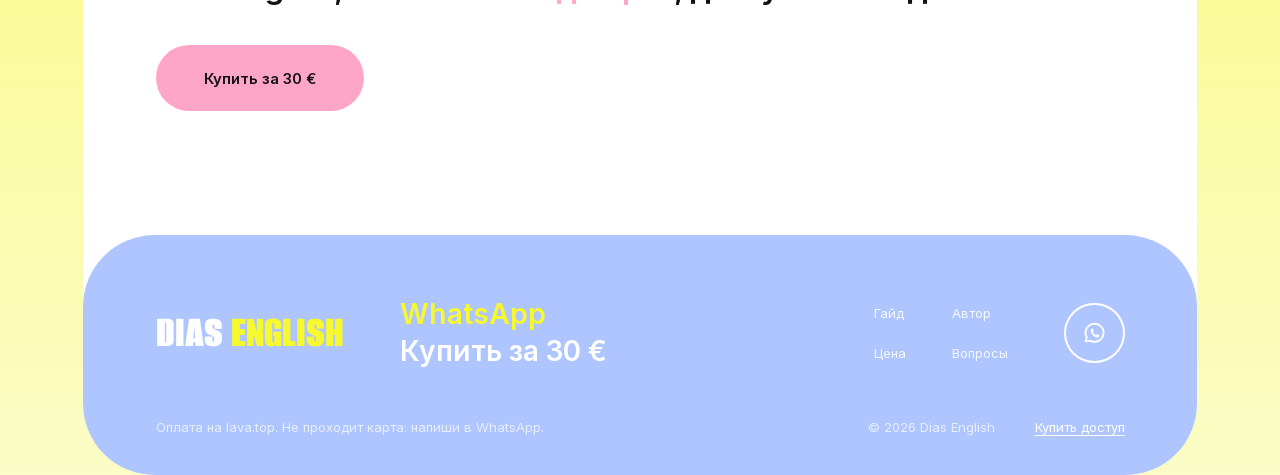
==== commit d80e0dad: "Сайт 02: вариации /en/ (Dias English) и /tr/ (Alterna Timur), подход «Автор», переадресации" ====
--- a/index.html
+++ b/index.html
@@ -1,193 +1,6 @@
 <!doctype html>
-<html lang="ru">
-<head>
-<meta charset="utf-8">
-<meta name="viewport" content="width=device-width, initial-scale=1">
-<title>Название гайда</title>
-<meta name="description" content="Короткое описание гайда для превью ссылки.">
-<meta property="og:title" content="Название гайда">
-<meta property="og:description" content="Короткое описание гайда для превью ссылки.">
-<meta property="og:type" content="website">
-<meta name="theme-color" content="#1C84D4">
-<link rel="icon" href="assets/favicon.svg" type="image/svg+xml">
-<link rel="preload" href="assets/fonts/alumni-sans-900-cyrillic.woff2" as="font" type="font/woff2" crossorigin>
-<link rel="preload" href="assets/fonts/inter-cyrillic.woff2" as="font" type="font/woff2" crossorigin>
-<link rel="stylesheet" href="assets/style.css">
-<style>:root{--pink:#FFA6C8;--yellow:#F7F92E;--blue:#AEC5FF;--sky-top:#1C84D4;--sky-bottom:#B9DDF6;--ink:#111111;--grey:#8A8A8A;--white:#FFFFFF;--f-display:'Alumni Sans', 'Oswald', Impact, sans-serif;--f-body:'Inter', system-ui, -apple-system, sans-serif;--f-script:'Marck Script', cursive;--h-case:uppercase}</style>
-<script src="assets/app.js" defer></script>
-</head>
-<body class="v-ad">
-<svg width="0" height="0" style="position:absolute" aria-hidden="true" focusable="false">
-<defs>
-<clipPath id="wv-h6" clipPathUnits="objectBoundingBox"><ellipse cx="0.0833" cy=".5" rx="0.1533" ry=".5"/><ellipse cx="0.2500" cy=".5" rx="0.1533" ry=".5"/><ellipse cx="0.4167" cy=".5" rx="0.1533" ry=".5"/><ellipse cx="0.5833" cy=".5" rx="0.1533" ry=".5"/><ellipse cx="0.7500" cy=".5" rx="0.1533" ry=".5"/><ellipse cx="0.9167" cy=".5" rx="0.1533" ry=".5"/></clipPath>
-<clipPath id="wv-h5" clipPathUnits="objectBoundingBox"><ellipse cx="0.1000" cy=".5" rx="0.1840" ry=".5"/><ellipse cx="0.3000" cy=".5" rx="0.1840" ry=".5"/><ellipse cx="0.5000" cy=".5" rx="0.1840" ry=".5"/><ellipse cx="0.7000" cy=".5" rx="0.1840" ry=".5"/><ellipse cx="0.9000" cy=".5" rx="0.1840" ry=".5"/></clipPath>
-<clipPath id="wv-v4" clipPathUnits="objectBoundingBox"><ellipse cx=".5" cy="0.1250" rx=".5" ry="0.2300"/><ellipse cx=".5" cy="0.3750" rx=".5" ry="0.2300"/><ellipse cx=".5" cy="0.6250" rx=".5" ry="0.2300"/><ellipse cx=".5" cy="0.8750" rx=".5" ry="0.2300"/></clipPath>
-<clipPath id="wv-v6" clipPathUnits="objectBoundingBox"><ellipse cx=".5" cy="0.0833" rx=".5" ry="0.1533"/><ellipse cx=".5" cy="0.2500" rx=".5" ry="0.1533"/><ellipse cx=".5" cy="0.4167" rx=".5" ry="0.1533"/><ellipse cx=".5" cy="0.5833" rx=".5" ry="0.1533"/><ellipse cx=".5" cy="0.7500" rx=".5" ry="0.1533"/><ellipse cx=".5" cy="0.9167" rx=".5" ry="0.1533"/></clipPath>
-</defs>
-<symbol id="i-chev" viewBox="0 0 24 24"><path d="M7 6.5l5 4.5 5-4.5M7 12.5l5 4.5 5-4.5" fill="none" stroke="currentColor" stroke-width="1.8" stroke-linecap="round" stroke-linejoin="round"/></symbol>
-<symbol id="i-close" viewBox="0 0 24 24"><path d="M6 6l12 12M18 6L6 18" fill="none" stroke="currentColor" stroke-width="2" stroke-linecap="round"/></symbol>
-<symbol id="i-arrow-l" viewBox="0 0 64 24"><path d="M62 12H3M13 2L3 12l10 10" fill="none" stroke="currentColor" stroke-width="2.2" stroke-linecap="round" stroke-linejoin="round"/></symbol>
-<symbol id="i-arrow-r" viewBox="0 0 64 24"><path d="M2 12h59M51 2l10 10-10 10" fill="none" stroke="currentColor" stroke-width="2.2" stroke-linecap="round" stroke-linejoin="round"/></symbol>
-<symbol id="i-instagram" viewBox="0 0 24 24"><rect x="3.5" y="3.5" width="17" height="17" rx="5" fill="none" stroke="currentColor" stroke-width="1.7"/><circle cx="12" cy="12" r="4" fill="none" stroke="currentColor" stroke-width="1.7"/><circle cx="17.2" cy="6.8" r="1.1" fill="currentColor"/></symbol>
-<symbol id="i-telegram" viewBox="0 0 24 24"><path d="M21 4.5L3.6 11.2c-.8.3-.8 1.4 0 1.7l4.3 1.5 1.7 5.2c.2.7 1.1.9 1.6.4l2.5-2.4 4.4 3.2c.6.4 1.4.1 1.6-.6L22 5.6c.2-.8-.5-1.4-1-1.1z" fill="none" stroke="currentColor" stroke-width="1.6" stroke-linejoin="round"/><path d="M8 14.4l9.5-6.4-6.6 7.6" fill="none" stroke="currentColor" stroke-width="1.6" stroke-linejoin="round"/></symbol>
-<symbol id="i-whatsapp" viewBox="0 0 24 24"><path d="M4.2 19.8l1.1-3.9A8.3 8.3 0 1 1 8.4 19z" fill="none" stroke="currentColor" stroke-width="1.7" stroke-linejoin="round"/><path d="M9.2 8.3c.2-.4.5-.4.8-.4h.5c.2 0 .4.1.5.4l.7 1.6c.1.2 0 .5-.1.7l-.5.6c.6 1.2 1.6 2.1 2.8 2.7l.6-.6c.2-.2.4-.2.7-.1l1.5.7c.3.1.4.4.3.7-.2 1-1.1 1.6-2.1 1.5-3-.3-5.6-2.9-5.9-5.9 0-.6.1-1.3.2-1.9z" fill="currentColor"/></symbol>
-<symbol id="i-grammar" viewBox="0 0 24 24"><path d="M4 5.5A1.5 1.5 0 0 1 5.5 4H11v16H5.5A1.5 1.5 0 0 1 4 18.5zM20 5.5A1.5 1.5 0 0 0 18.5 4H13v16h5.5a1.5 1.5 0 0 0 1.5-1.5z" fill="none" stroke="currentColor" stroke-width="1.7" stroke-linejoin="round"/></symbol>
-<symbol id="i-words" viewBox="0 0 24 24"><path d="M4 6h10M4 11h7M4 16h5" fill="none" stroke="currentColor" stroke-width="1.8" stroke-linecap="round"/><path d="M14 19l3.5-9 3.5 9M15.2 16h4.6" fill="none" stroke="currentColor" stroke-width="1.8" stroke-linecap="round" stroke-linejoin="round"/></symbol>
-<symbol id="i-play" viewBox="0 0 24 24"><rect x="3" y="5" width="18" height="14" rx="3.5" fill="none" stroke="currentColor" stroke-width="1.7"/><path d="M10 9.2v5.6l4.6-2.8z" fill="currentColor"/></symbol>
-<symbol id="i-exam" viewBox="0 0 24 24"><path d="M7 3.5h8l4 4V20a.5.5 0 0 1-.5.5h-11A.5.5 0 0 1 7 20z" fill="none" stroke="currentColor" stroke-width="1.7" stroke-linejoin="round" transform="translate(-1.5 0)"/><path d="M9 12.5l2 2 4-4.5" fill="none" stroke="currentColor" stroke-width="1.8" stroke-linecap="round" stroke-linejoin="round"/></symbol>
-<symbol id="i-work" viewBox="0 0 24 24"><rect x="3.5" y="7.5" width="17" height="12" rx="2.5" fill="none" stroke="currentColor" stroke-width="1.7"/><path d="M9 7.5V6a2 2 0 0 1 2-2h2a2 2 0 0 1 2 2v1.5M3.5 13h17" fill="none" stroke="currentColor" stroke-width="1.7"/></symbol>
-<symbol id="i-film" viewBox="0 0 24 24"><rect x="4" y="4" width="16" height="16" rx="3" fill="none" stroke="currentColor" stroke-width="1.7"/><path d="M8 4v16M16 4v16M4 9h4M4 15h4M16 9h4M16 15h4" fill="none" stroke="currentColor" stroke-width="1.5"/></symbol>
-<symbol id="i-steps" viewBox="0 0 24 24"><path d="M4 19h5v-5h5V9h6" fill="none" stroke="currentColor" stroke-width="1.8" stroke-linecap="round" stroke-linejoin="round"/><circle cx="20" cy="5" r="1.8" fill="currentColor"/></symbol>
-</svg>
-<a class="skip" href="#about">К содержанию</a>
-<button class="burger" type="button" aria-label="Меню" aria-expanded="false" aria-controls="menu"><i></i><i></i><i></i></button>
-<div class="menu" id="menu" hidden>
-  <button class="menu-x" type="button" aria-label="Закрыть меню"><svg class="ic" aria-hidden="true"><use href="#i-close"/></svg></button>
-  <nav aria-label="Меню"><a class="menu-a" href="#about">Гайд</a><a class="menu-a" href="#inside">Внутри</a><a class="menu-a" href="#price">Цена</a><a class="menu-a" href="#ask">Вопросы</a><a class="btn" href="https://app.lava.top/products/2cdbb9f8-e65b-443e-8d2c-4fea4c121e41" target="_blank" rel="noopener">Купить доступ</a></nav>
-</div>
-<main>
-<section class="hero" id="top" data-block="hero" style="--len:14">
-  <div class="hero-logo" aria-hidden="true"><span>Название</span> <span class="y">гайда</span></div>
-  <div class="hero-stage">
-    <img class="hero-horse" src="media/hero-horse.webp" width="1054" height="659" alt="Розовая лошадь в прыжке с седлом без всадника" fetchpriority="high" decoding="async">
-    <div class="hero-chip"><img class="" src="media/timur-avatar.webp" width="160" height="160" alt="" fetchpriority="high" decoding="async"><span>Автор: Тимур</span></div>
-  </div>
-  <h1 class="hero-title rv">Здесь будет <em class="hl">заголовок</em> гайда. Одна <em class="hl">понятная мысль</em>.</h1>
-  <p class="hero-sub rv">Короткое описание под заголовком: что человек узнает на этой странице и зачем дочитать до конца.</p>
-</section>
-<div class="sheet">
-  <a class="sheet-tab" href="#about" aria-label="Листать вниз"><svg class="ic" aria-hidden="true"><use href="#i-chev"/></svg></a>
-<section class="sec about" id="about" data-block="about">
-  <div class="lead-wrap rv"><p class="label">О гайде</p><p class="lead indent">Этот абзац для <em class="hl">главной мысли гайда</em>. Здесь коротко сказано, что человек узнает и почему это <em class="hl">пригодится сразу</em>.</p></div>
-  <div class="col2">
-    <p class="note rv">Второй абзац для подробностей. Сюда можно вписать, для кого гайд, с какого уровня его читать и что понадобится под рукой.</p>
-    
-  </div>
-  <div class="stats-wrap"><p class="label rv">Что внутри</p><div class="stats"><div class="stat rv"><span class="stat-v t-pink">3</span><b>шага</b><span class="stat-s">по порядку, с картинками</span></div><div class="stat rv"><span class="stat-v t-blue">4</span><b>примера</b><span class="stat-s">в карточках ниже</span></div><div class="stat rv"><span class="stat-v t-blue">4</span><b>вопроса</b><span class="stat-s">с короткими ответами</span></div><div class="stat rv"><span class="stat-v t-pink">1</span><b>вывод</b><span class="stat-s">одной фразой после шагов</span></div></div></div>
-</section>
-<section class="sec program" id="how" data-block="program">
-  <div class="lead-wrap rv"><div class="label-row"><p class="label">Как устроен гайд</p><div class="avs" aria-hidden="true"><img class="av" src="media/pic-hat.webp" width="360" height="212" alt="" loading="lazy" decoding="async"><img class="av" src="media/pic-flower.webp" width="520" height="520" alt="" loading="lazy" decoding="async"><img class="av" src="media/pic-sneakers.webp" width="520" height="520" alt="" loading="lazy" decoding="async"><img class="av" src="media/pic-balloons.webp" width="520" height="520" alt="" loading="lazy" decoding="async"><img class="av" src="media/pic-cart.webp" width="900" height="625" alt="" loading="lazy" decoding="async"></div></div><p class="lead indent">Гайд идёт <em class="hl">по шагам</em>: сначала главное, потом детали, в конце <em class="hl">короткий вывод</em>. Каждый шаг можно прочитать отдельно и вернуться к нему позже.</p></div>
-  <div class="prog-row">
-    <div class="prog-btn rv"><a class="btn" href="#steps">Перейти к шагам</a></div>
-    <figure class="prog-pic rv"><img class="" src="media/pic-cart.webp" width="900" height="625" alt="Тележка с лимонами, розовой шляпой и сапогами на фоне неба" loading="lazy" decoding="async"></figure>
-    <div class="prog-txt rv"><p class="note">Здесь абзац о первой части гайда: с чего начать и на что смотреть в первую очередь.</p><p class="note">А здесь о том, что человек сможет сделать после чтения. Одно конкретное действие без общих слов.</p></div>
-  </div>
-</section>
-<section class="sec rows-sec" id="steps" data-block="rows">
-  
-  <div class="rows"><div class="row c-blue rv"><h3>Шаг 1. Название шага</h3><p>Коротко о том, что делать на этом шаге. Одна мысль на строку.</p><img class="row-pic" src="media/pic-flower.webp" width="520" height="520" alt="Надувной цветок и розовые звёзды в небе" loading="lazy" decoding="async"></div><div class="row c-white rv"><h3>Шаг 2. Название шага</h3><p>Здесь второй шаг. Пример удобно показать картинкой справа.</p><img class="row-pic" src="media/pic-sneakers.webp" width="520" height="520" alt="Розовые кроссовки на воздушных шарах" loading="lazy" decoding="async"></div><div class="row c-yellow rv"><h3>Шаг 3. Название шага</h3><p>Третий шаг. После него человек может сам применить то, что прочитал.</p><img class="row-pic" src="media/pic-balloons.webp" width="520" height="520" alt="Розовые и жёлтые шары над зелёным полем" loading="lazy" decoding="async"></div></div>
-</section>
-<section class="sec statement" data-block="statement">
-  <p class="lead big rv">Короткий вывод после шагов: <em class="hl">одна фраза</em>, которую человек унесёт с собой и <em class="hl">вспомнит завтра</em>.</p>
-  
-</section>
-<section class="sec cards-sec" id="examples" data-block="cards">
-  <div class="sec-head rv"><h2 class="display">Примеры</h2><div class="arrows"><button type="button" class="arr prev" aria-label="Назад" disabled><svg class="ic-arr" aria-hidden="true"><use href="#i-arrow-l"/></svg></button><button type="button" class="arr next" aria-label="Дальше"><svg class="ic-arr" aria-hidden="true"><use href="#i-arrow-r"/></svg></button></div></div>
-  
-  <div class="car rv" data-car><div class="car-track"><article class="card c-yellow"><div class="card-ph"><img class="" src="media/pic-flower.webp" width="520" height="520" alt="Надувной цветок в небе" loading="lazy" decoding="async"></div><div class="card-cap"><b>Пример 1</b><span>Подпись к первому примеру</span></div></article><article class="card c-pink"><div class="card-ph"><img class="" src="media/pic-sneakers.webp" width="520" height="520" alt="Кроссовки на шарах" loading="lazy" decoding="async"></div><div class="card-cap"><b>Пример 2</b><span>Подпись ко второму примеру</span></div></article><article class="card c-blue"><div class="card-ph"><img class="" src="media/pic-balloons.webp" width="520" height="520" alt="Шары над полем" loading="lazy" decoding="async"></div><div class="card-cap"><b>Пример 3</b><span>Подпись к третьему примеру</span></div></article><article class="card c-yellow"><div class="card-ph"><img class="" src="media/pic-cart.webp" width="900" height="625" alt="Тележка с лимонами" loading="lazy" decoding="async"></div><div class="card-cap"><b>Пример 4</b><span>Подпись к четвёртому примеру</span></div></article></div></div>
-</section>
-<section class="sec faq-sec" id="faq" data-block="faq">
-  <h2 class="display rv">Вопросы</h2>
-  <div class="faq rv" data-faq><div class="qa">
-    <button class="qa-btn" type="button" aria-expanded="false" aria-controls="faq-a1"><span class="qa-n">01</span><span class="qa-q">Сколько времени займёт гайд?</span><span class="qa-ic" aria-hidden="true"><i></i><i></i></span></button>
-    <div class="qa-a" id="faq-a1" role="region"><div class="qa-in"><p>Здесь короткий ответ. Одна или две строки по делу.</p></div></div>
-  </div><div class="qa open">
-    <button class="qa-btn" type="button" aria-expanded="true" aria-controls="faq-a2"><span class="qa-n">02</span><span class="qa-q">С какого уровня можно читать?</span><span class="qa-ic" aria-hidden="true"><i></i><i></i></span></button>
-    <div class="qa-a" id="faq-a2" role="region"><div class="qa-in"><img class="qa-pic" src="media/pic-cart.webp" width="900" height="625" alt="" loading="lazy" decoding="async"><p>Здесь ответ про уровень. Если нужна картинка, она встанет слева от текста.</p></div></div>
-  </div><div class="qa">
-    <button class="qa-btn" type="button" aria-expanded="false" aria-controls="faq-a3"><span class="qa-n">03</span><span class="qa-q">Что делать после гайда?</span><span class="qa-ic" aria-hidden="true"><i></i><i></i></span></button>
-    <div class="qa-a" id="faq-a3" role="region"><div class="qa-in"><p>Здесь ответ про следующий шаг: что повторить и куда двигаться дальше.</p></div></div>
-  </div><div class="qa">
-    <button class="qa-btn" type="button" aria-expanded="false" aria-controls="faq-a4"><span class="qa-n">04</span><span class="qa-q">Можно вернуться к гайду позже?</span><span class="qa-ic" aria-hidden="true"><i></i><i></i></span></button>
-    <div class="qa-a" id="faq-a4" role="region"><div class="qa-in"><p>Да. Ссылка остаётся, страницу можно сохранить в закладки.</p></div></div>
-  </div></div>
-</section>
-<div class="ad" data-ad="timur">
-<section class="sec about" id="platform" data-block="about">
-  <div class="lead-wrap rv"><p class="label">Платформа</p><p class="lead indent">Этот гайд был <em class="hl">одной темой</em>. На Alterna Timur так разобран <em class="hl">весь турецкий от A0 до C1</em>: сначала смешно, потом понятно, потом руками.</p></div>
-  <div class="col2">
-    <p class="note rv">Соседка в Анталье зовёт на чай. Через десять минут разговор упирается в погоду, и ты находишь повод уйти. В сериале все смеются над шуткой, а ты ставишь паузу и открываешь переводчик. Так бывает, когда слова есть, а связок и живой речи нет. На платформе и то и другое разложено по уровням.</p>
-    <div class="btns rv"><a class="btn" href="https://app.lava.top/products/2cdbb9f8-e65b-443e-8d2c-4fea4c121e41" target="_blank" rel="noopener">Купить за 30 €</a></div>
-  </div>
-  <div class="stats-wrap"><p class="label rv">Всё внутри</p><div class="stats"><div class="stat rv"><span class="stat-v t-pink">128</span><b>гайдов по грамматике</b><span class="stat-s">58 для A1-A2 и 70 для B1-C1</span></div><div class="stat rv"><span class="stat-v t-blue">131</span><b>блок лексики по темам</b><span class="stat-s">то, что реально говорят</span></div><div class="stat rv"><span class="stat-v t-blue">109</span><b>интерактивных ресурсов</b><span class="stat-s">слова, тексты, диалоги, аудирование, игры</span></div><div class="stat rv"><span class="stat-v t-pink">1716</span><b>материалов по уровням</b><span class="stat-s">фильмы, книги, подкасты, YouTube</span></div></div></div>
-</section>
-<section class="sec cards-sec" id="inside" data-block="cards">
-  <div class="sec-head rv"><h2 class="display">Как это выглядит внутри</h2><div class="arrows"><button type="button" class="arr prev" aria-label="Назад" disabled><svg class="ic-arr" aria-hidden="true"><use href="#i-arrow-l"/></svg></button><button type="button" class="arr next" aria-label="Дальше"><svg class="ic-arr" aria-hidden="true"><use href="#i-arrow-r"/></svg></button></div></div>
-  <figure class="big rv"><div class="brw"><div class="brw-bar"><i></i><i></i><i></i></div><img class="" src="media/tm-notion-b1.webp" width="1200" height="611" alt="Главная страница уровня B1-B2-C1 в Notion" loading="lazy" decoding="async"></div><figcaption><b>Главная уровня</b><span>Навигация, грамматика, лексика и подборка ресурсов на одном экране</span></figcaption></figure>
-  <div class="car rv" data-car><div class="car-track"><article class="card c-yellow"><div class="card-ph"><img class="" src="media/tm-ph-1961.webp" width="520" height="990" alt="Маршрут от нуля до свободного турецкого на телефоне" loading="lazy" decoding="async"></div><div class="card-cap"><b>Маршрут от нуля</b><span>Пять ступеней, у каждой свой срок и задача</span></div></article><article class="card c-pink"><div class="card-ph"><img class="" src="media/tm-ph-1917.webp" width="520" height="990" alt="Лестница уровней CEFR на телефоне" loading="lazy" decoding="async"></div><div class="card-cap"><b>Лестница CEFR</b><span>Нажимаешь на ступень, и открывается каталог уровня</span></div></article><article class="card c-blue"><div class="card-ph"><img class="" src="media/tm-ph-1924.webp" width="520" height="990" alt="План на неделю: пять видео на будние дни" loading="lazy" decoding="async"></div><div class="card-cap"><b>План на неделю</b><span>Пять видео, по одному на будний день</span></div></article><article class="card c-yellow"><div class="card-ph"><img class="" src="media/tm-ph-1928.webp" width="520" height="990" alt="Личный кабинет с целью на сегодня" loading="lazy" decoding="async"></div><div class="card-cap"><b>Личный кабинет</b><span>Цель на сегодня в минутах</span></div></article><article class="card c-pink"><div class="card-ph"><img class="" src="media/tm-ph-1951.webp" width="520" height="872" alt="Каталог подкастов на телефоне" loading="lazy" decoding="async"></div><div class="card-cap"><b>Подкасты</b><span>От бытовых фраз до радиопередач</span></div></article><article class="card c-blue"><div class="card-ph"><img class="" src="media/tm-ph-1946.webp" width="520" height="872" alt="Книжная полка с книгами по уровням" loading="lazy" decoding="async"></div><div class="card-cap"><b>Книги</b><span>Каталог разложен по уровням</span></div></article><article class="card c-yellow"><div class="card-ph"><img class="" src="media/tm-ph-1956.webp" width="520" height="990" alt="Каталог приложений для турецкого" loading="lazy" decoding="async"></div><div class="card-cap"><b>Приложения</b><span>Сервисы под конкретный уровень</span></div></article><article class="card c-pink"><div class="card-ph"><img class="" src="media/tm-ph-1926.webp" width="520" height="990" alt="Каталог в цифрах и графиках" loading="lazy" decoding="async"></div><div class="card-cap"><b>Каталог в цифрах</b><span>Жанры и объём материалов по уровням</span></div></article></div></div>
-</section>
-<section class="sec rows-sec" id="who" data-block="rows">
-  <h2 class="display rv">Кому подойдёт</h2>
-  <div class="rows"><div class="row c-blue rv"><h3>Едешь в Турцию</h3><p>Хочется заказать кофе, прочитать вывеску и понять ответ, а не кивать.</p><img class="row-pic" src="media/tm-n-topics.webp" width="1100" height="571" alt="Лексика по темам с фотографиями" loading="lazy" decoding="async"></div><div class="row c-white rv"><h3>Любишь сериалы</h3><p>Фильмы и подкасты разложены по уровням. Берёшь свой.</p><img class="row-pic" src="media/tm-ph-1951.webp" width="520" height="872" alt="Каталог подкастов" loading="lazy" decoding="async"></div><div class="row c-yellow rv"><h3>Нужен экзамен</h3><p>A1, A2, B1, B2, C1. По каждому уровню отдельный блок.</p><img class="row-pic" src="media/tm-ph-1917.webp" width="520" height="990" alt="Уровни от A1 до C1" loading="lazy" decoding="async"></div><div class="row c-pink rv"><h3>Живёшь в Турции</h3><p>Гайды по работе: для тех, кто ищет работу или уже работает.</p><img class="row-pic" src="media/tm-n-home-a0.webp" width="1100" height="522" alt="Главная страница уровня A0-A2" loading="lazy" decoding="async"></div></div>
-</section>
-<section class="sec statement" data-block="statement">
-  <p class="lead big rv">Уровень это город: <em class="hl">A1 Стамбул</em>, <em class="hl">A2 Измир</em>, <em class="hl">B1 Анталья</em>, <em class="hl">B2 Анкара</em>, <em class="hl">C1 Самсун</em>. Всегда видно, где ты и что дальше.</p>
-  
-</section>
-<section class="sec reviews-sec" id="reviews" data-block="reviews">
-  <div class="sec-head rv"><h2 class="display">Что пишут в личку</h2><div class="arrows"><button type="button" class="arr prev" aria-label="Назад" disabled><svg class="ic-arr" aria-hidden="true"><use href="#i-arrow-l"/></svg></button><button type="button" class="arr next" aria-label="Дальше"><svg class="ic-arr" aria-hidden="true"><use href="#i-arrow-r"/></svg></button></div></div>
-  <p class="note sec-note rv">Настоящие сообщения. Текст не менялся, имена и аватарки убраны.</p>
-  <div class="car rv" data-car><div class="car-track"><article class="rcard c-pink wide"><div class="rcard-top"><b>Сообщение в личку</b><span>имя и аватар убраны</span></div><div class="rcard-shot"><img class="" src="media/tm-rv9.webp" width="577" height="228" alt="Сообщение: лучший старт в турецкий с нуля, спасибо за чёткость и структуру" loading="lazy" decoding="async"></div></article><article class="rcard c-yellow"><div class="rcard-top"><b>Сообщение в личку</b><span>имя и аватар убраны</span></div><div class="rcard-shot"><img class="" src="media/tm-rv1-c.webp" width="520" height="460" alt="Сообщение: понимала на слух, но стеснялась говорить, с разбором грамматики появилась уверенность" loading="lazy" decoding="async"></div></article><article class="rcard c-blue wide"><div class="rcard-top"><b>Сообщение в личку</b><span>имя и аватар убраны</span></div><div class="rcard-shot"><img class="" src="media/tm-rv5.webp" width="584" height="226" alt="Сообщение: самое крутое это интерактивные тренажёры по лексике, по одному из них подготовилась к встрече" loading="lazy" decoding="async"></div></article><article class="rcard c-pink"><div class="rcard-top"><b>Сообщение в личку</b><span>имя и аватар убраны</span></div><div class="rcard-shot"><img class="" src="media/tm-rv8.webp" width="615" height="452" alt="Сообщение: здесь вижу и скорость, и результат, и удовольствие от процесса" loading="lazy" decoding="async"></div></article><article class="rcard c-yellow wide"><div class="rcard-top"><b>Сообщение в личку</b><span>имя и аватар убраны</span></div><div class="rcard-shot"><img class="" src="media/tm-rv10.webp" width="978" height="279" alt="Сообщение: несколько раз начинала учить турецкий, теперь каждый день изучаю что-то новое" loading="lazy" decoding="async"></div></article><article class="rcard c-blue wide"><div class="rcard-top"><b>Сообщение в личку</b><span>имя и аватар убраны</span></div><div class="rcard-shot"><img class="" src="media/tm-rv4.webp" width="613" height="178" alt="Сообщение: много хорошего материала, удачно подобран по уровням, рекомендую" loading="lazy" decoding="async"></div></article></div></div>
-</section>
-<section class="sec price-sec" id="price" data-block="price">
-  <h2 class="display rv">Цена и что входит</h2>
-  <div class="price-card rv">
-    <div class="price-l"><div class="pv">30 €</div><p class="ps">Один раз. Доступ навсегда.</p></div>
-    <ul class="price-list"><li><svg class="ic" aria-hidden="true"><use href="#i-grammar"/></svg><span>Alterna Timur, уровни A0 до C1</span></li><li><svg class="ic" aria-hidden="true"><use href="#i-words"/></svg><span>128 гайдов по грамматике</span></li><li><svg class="ic" aria-hidden="true"><use href="#i-play"/></svg><span>131 блок лексики по темам</span></li><li><svg class="ic" aria-hidden="true"><use href="#i-exam"/></svg><span>109 интерактивных ресурсов</span></li><li><svg class="ic" aria-hidden="true"><use href="#i-work"/></svg><span>32 блока по экзаменам</span></li><li><svg class="ic" aria-hidden="true"><use href="#i-film"/></svg><span>36 гайдов по работе</span></li><li><svg class="ic" aria-hidden="true"><use href="#i-steps"/></svg><span>1716 материалов по уровням</span></li></ul>
-    <div class="btns price-btns"><a class="btn" href="https://app.lava.top/products/2cdbb9f8-e65b-443e-8d2c-4fea4c121e41" target="_blank" rel="noopener"><span>Купить доступ</span></a><a class="btn line" href="https://wa.me/message/RCHLEOGGLZ5OC1" target="_blank" rel="noopener"><svg class="ic" aria-hidden="true"><use href="#i-whatsapp"/></svg><span>Спросить в WhatsApp</span></a></div>
-    <p class="price-note">Оплата на странице lava.top картами РФ, Казахстана и зарубежными. Если что-то пошло не так, напиши в WhatsApp.</p>
-  </div>
-</section>
-<section class="sec faq-sec" id="ask" data-block="faq">
-  <h2 class="display rv">Обычно спрашивают</h2>
-  <div class="faq rv" data-faq><div class="qa open">
-    <button class="qa-btn" type="button" aria-expanded="true" aria-controls="ask-a1"><span class="qa-n">01</span><span class="qa-q">Какой экзамен там есть?</span><span class="qa-ic" aria-hidden="true"><i></i><i></i></span></button>
-    <div class="qa-a" id="ask-a1" role="region"><div class="qa-in"><img class="qa-pic" src="media/tm-ph-1917.webp" width="520" height="990" alt="" loading="lazy" decoding="async"><p>32 блока: A1, A2, B1, B2, C1, по каждому уровню отдельно. Про свой экзамен спроси в WhatsApp, подскажу.</p></div></div>
-  </div><div class="qa">
-    <button class="qa-btn" type="button" aria-expanded="false" aria-controls="ask-a2"><span class="qa-n">02</span><span class="qa-q">Начинаю с нуля</span><span class="qa-ic" aria-hidden="true"><i></i><i></i></span></button>
-    <div class="qa-a" id="ask-a2" role="region"><div class="qa-in"><p>Платформа начинается с A0. Открываешь и идёшь по порядку.</p></div></div>
-  </div><div class="qa">
-    <button class="qa-btn" type="button" aria-expanded="false" aria-controls="ask-a3"><span class="qa-n">03</span><span class="qa-q">Уже есть репетитор</span><span class="qa-ic" aria-hidden="true"><i></i><i></i></span></button>
-    <div class="qa-a" id="ask-a3" role="region"><div class="qa-in"><p>Платформа закрывает дни между уроками. Читаешь гайд, приходишь на урок и отрабатываешь в речи.</p></div></div>
-  </div><div class="qa">
-    <button class="qa-btn" type="button" aria-expanded="false" aria-controls="ask-a4"><span class="qa-n">04</span><span class="qa-q">Это подписка?</span><span class="qa-ic" aria-hidden="true"><i></i><i></i></span></button>
-    <div class="qa-a" id="ask-a4" role="region"><div class="qa-in"><p>Нет. 30 € один раз, доступ навсегда.</p></div></div>
-  </div><div class="qa">
-    <button class="qa-btn" type="button" aria-expanded="false" aria-controls="ask-a5"><span class="qa-n">05</span><span class="qa-q">Как получить доступ?</span><span class="qa-ic" aria-hidden="true"><i></i><i></i></span></button>
-    <div class="qa-a" id="ask-a5" role="region"><div class="qa-in"><p>Оплачиваешь на странице lava.top. Если что-то пошло не так, напиши мне в WhatsApp.</p></div></div>
-  </div></div>
-</section>
-<section class="sec author-sec" data-block="author">
-  <div class="wave rv">
-    <div class="wave-photo"><img class="" src="media/timur-author.webp" width="820" height="1134" alt="Тимур Ахметов" loading="lazy" decoding="async"></div>
-    <div class="wave-text">
-      <div class="wave-in">
-        <div class="wave-head"><div><b>Тимур Ахметов</b><span>автор Alterna Timur</span></div><img class="wave-hat" src="media/pic-hat.webp" width="360" height="212" alt="" loading="lazy" decoding="async"></div>
-        <p class="wave-q">«Мне 22, я из Шымкента. Учусь в Университете Акдениз в Анталье, электротехника, второй курс. TÖMER C1, IELTS 7.5.<br>Alterna собрал от A0 до C1. Каждая тема там разобрана так же, как эта.»</p>
-        <p class="sig" aria-hidden="true">Timur</p>
-      </div>
-    </div>
-  </div>
-</section>
-<section class="sec statement" data-block="statement">
-  <p class="lead big rv">Следующую тему легче взять, пока эта ещё помнится. <em class="hl">30 € один раз</em>, доступ навсегда.</p>
-  <div class="btns rv"><a class="btn" href="https://app.lava.top/products/2cdbb9f8-e65b-443e-8d2c-4fea4c121e41" target="_blank" rel="noopener">Купить доступ</a></div>
-</section>
-</div>
-<footer class="foot" data-block="footer">
-  <div class="foot-row">
-    <a class="foot-logo" href="#top" aria-label="Наверх"><span>Alterna</span><span class="y">Timur</span></a>
-    <div class="foot-contacts"><a class="fc fc-yellow" href="https://wa.me/message/RCHLEOGGLZ5OC1" target="_blank" rel="noopener">WhatsApp</a><a class="fc fc-white" href="https://t.me/timaxmetov" target="_blank" rel="noopener">@timaxmetov</a></div>
-    <nav class="foot-nav" aria-label="Разделы"><a class="fn" href="#about">Гайд</a><a class="fn" href="#inside">Внутри</a><a class="fn" href="#price">Цена</a><a class="fn" href="#ask">Вопросы</a></nav>
-    <div class="foot-soc"><a class="soc" href="https://www.instagram.com/timaxmetov/" target="_blank" rel="noopener" aria-label="Instagram Тимура"><svg class="ic" aria-hidden="true"><use href="#i-instagram"/></svg></a><a class="soc" href="https://t.me/timaxmetov" target="_blank" rel="noopener" aria-label="Telegram Тимура"><svg class="ic" aria-hidden="true"><use href="#i-telegram"/></svg></a><a class="soc" href="https://wa.me/message/RCHLEOGGLZ5OC1" target="_blank" rel="noopener" aria-label="WhatsApp Тимура"><svg class="ic" aria-hidden="true"><use href="#i-whatsapp"/></svg></a></div>
-  </div>
-  <div class="foot-bottom">
-    <p>Вопросы по оплате: WhatsApp или Telegram.</p>
-    <p>© 2026 Alterna Timur</p>
-    <a class="fl" href="https://app.lava.top/products/2cdbb9f8-e65b-443e-8d2c-4fea4c121e41" target="_blank" rel="noopener">Купить доступ</a>
-  </div>
-</footer>
-</div>
-</main>
-</body>
-</html>
+<html lang="ru"><head><meta charset="utf-8"><meta name="viewport" content="width=device-width, initial-scale=1">
+<title>Гайд</title><meta http-equiv="refresh" content="0; url=en/"><link rel="canonical" href="en/">
+<script>location.replace("en/" + location.hash)</script>
+<style>body{margin:0;min-height:100vh;display:grid;place-items:center;font:600 18px/1.4 system-ui,sans-serif;background:#1C84D4;color:#fff}a{color:#F7F92E}</style>
+</head><body><p>Открываем гайд: <a href="en/">en/</a></p></body></html>
